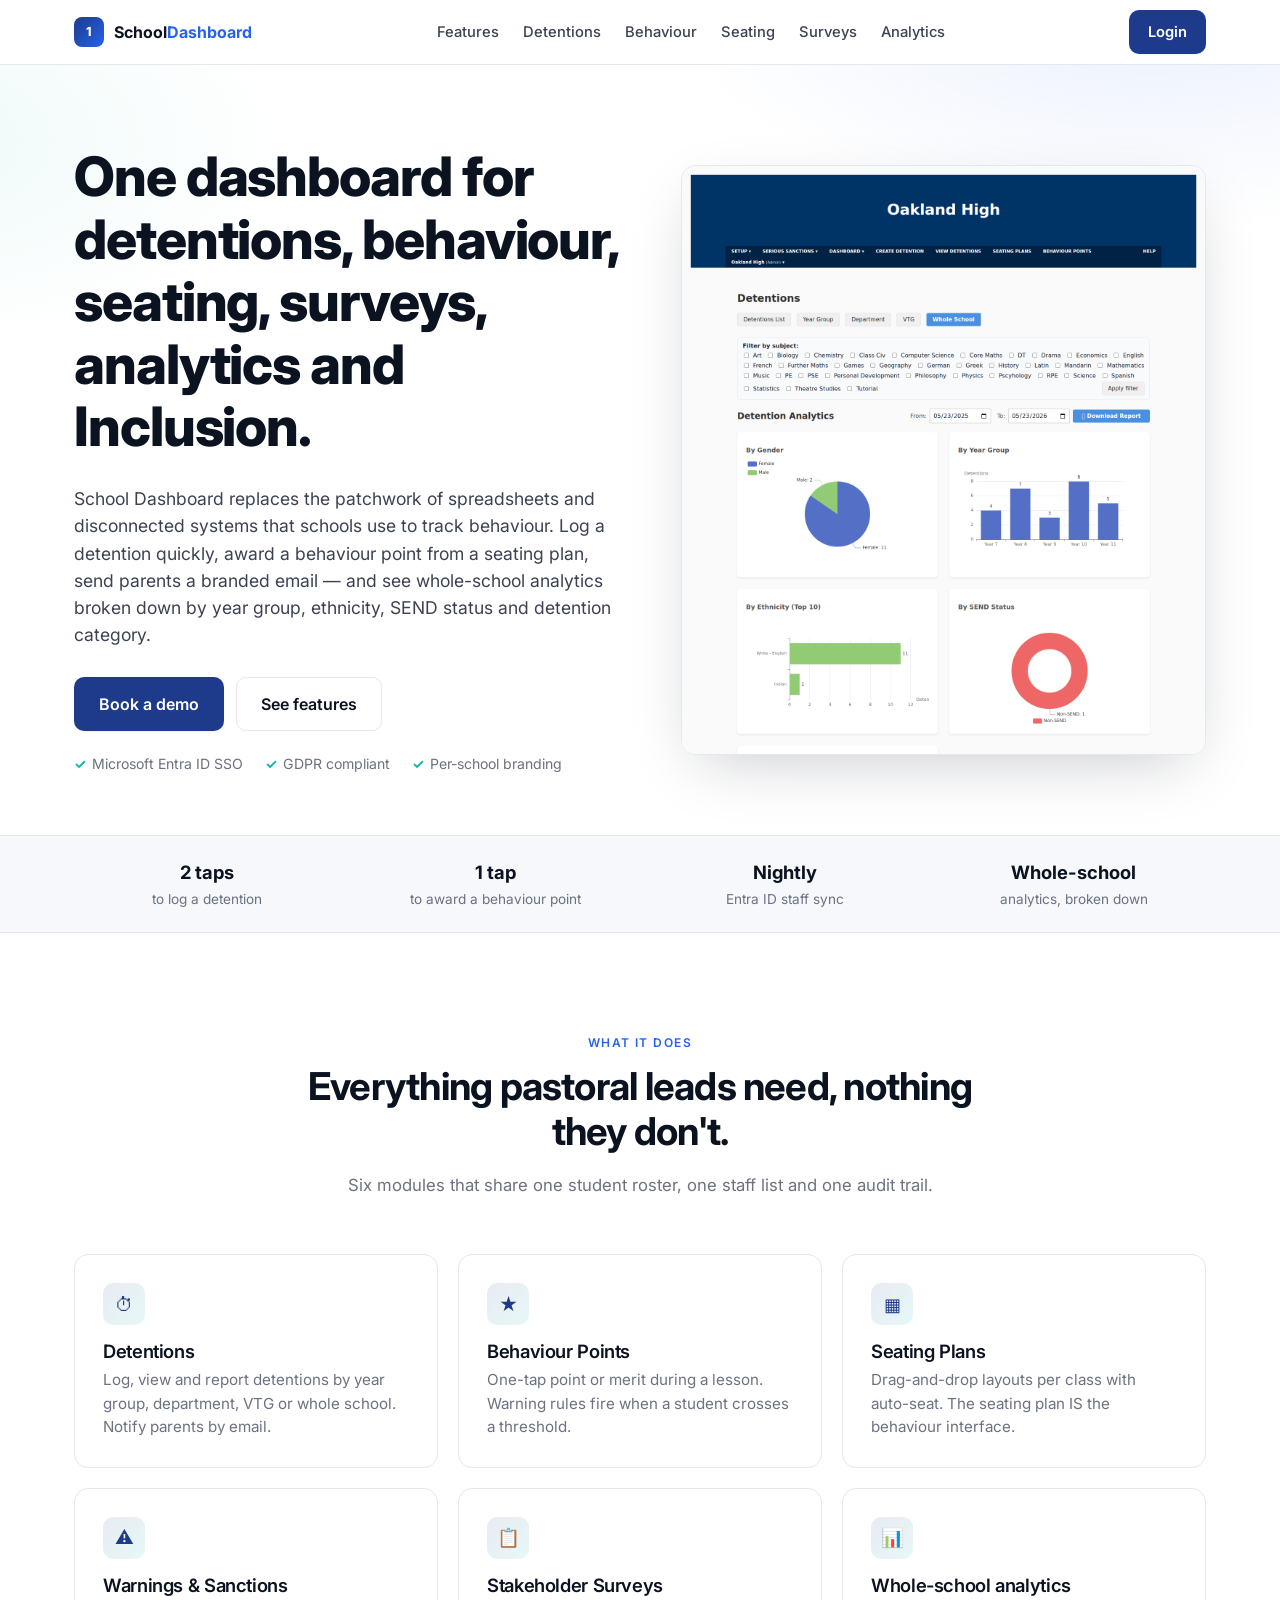
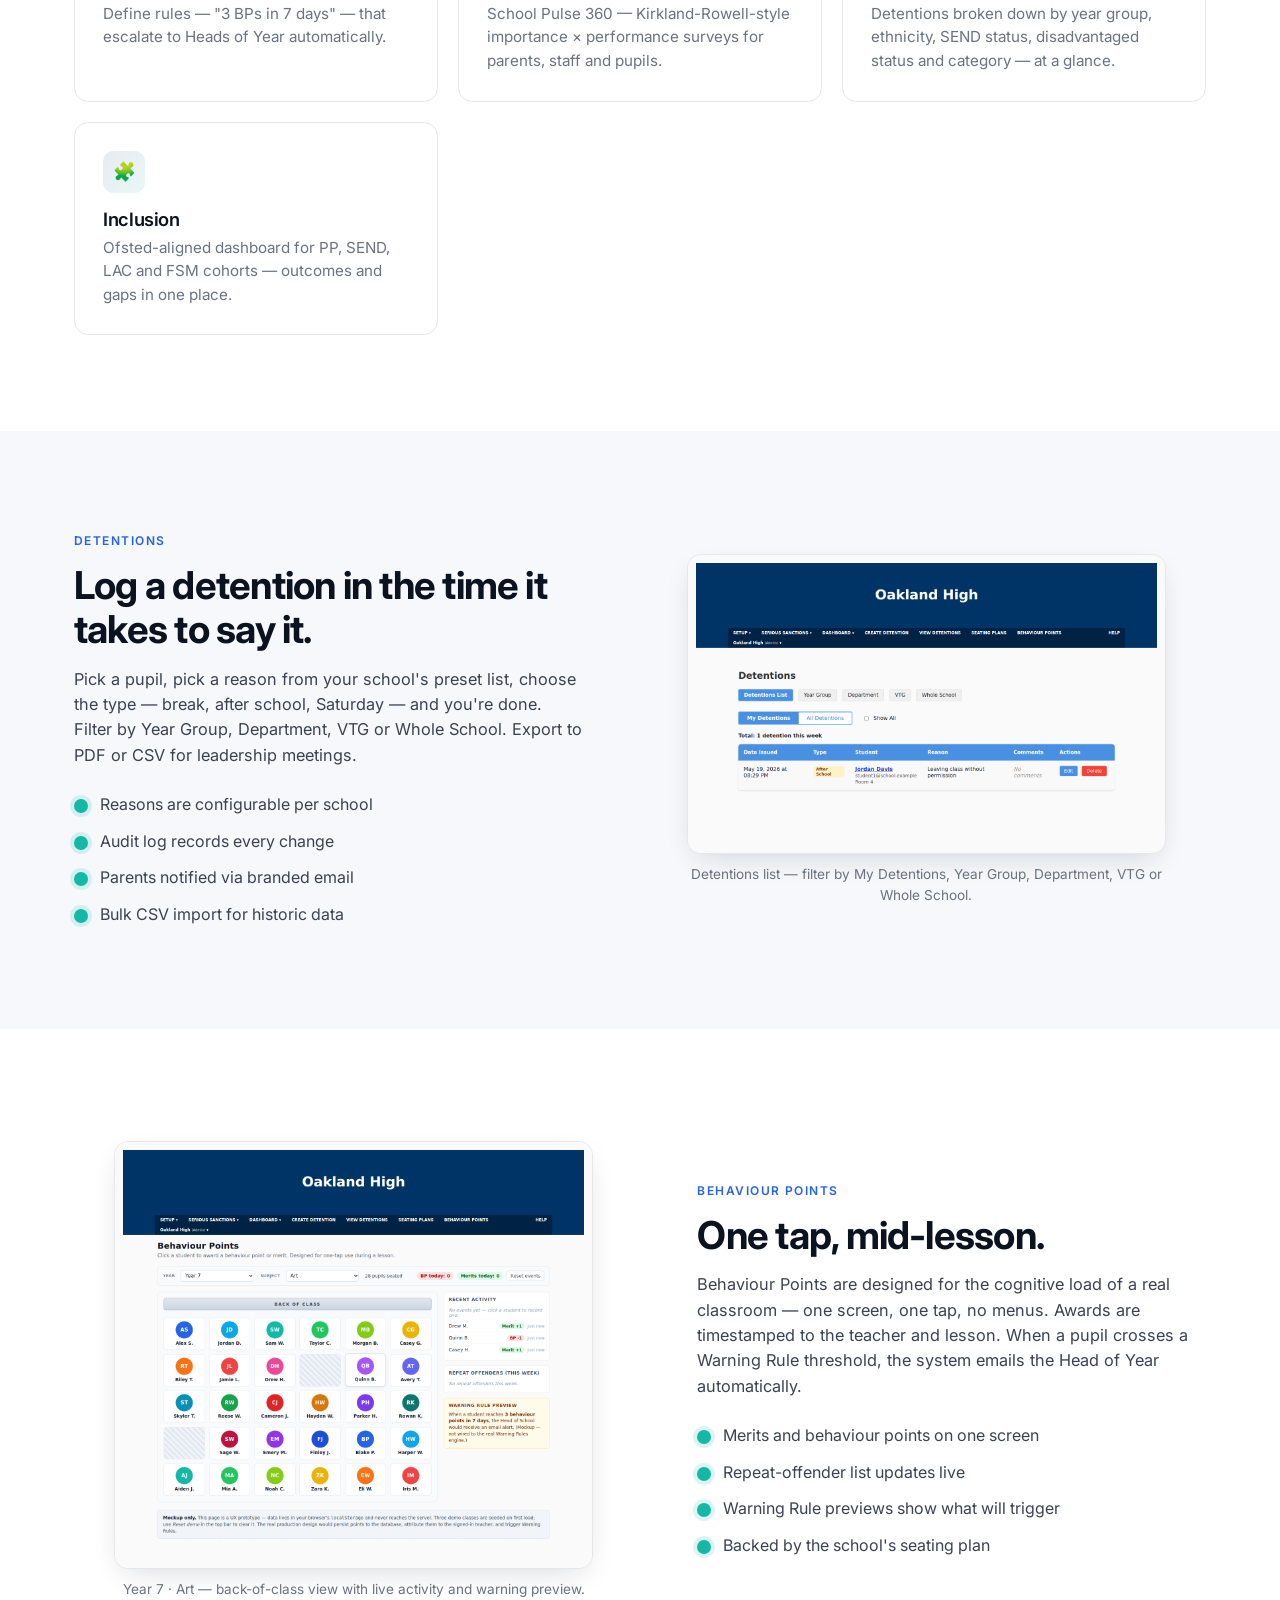
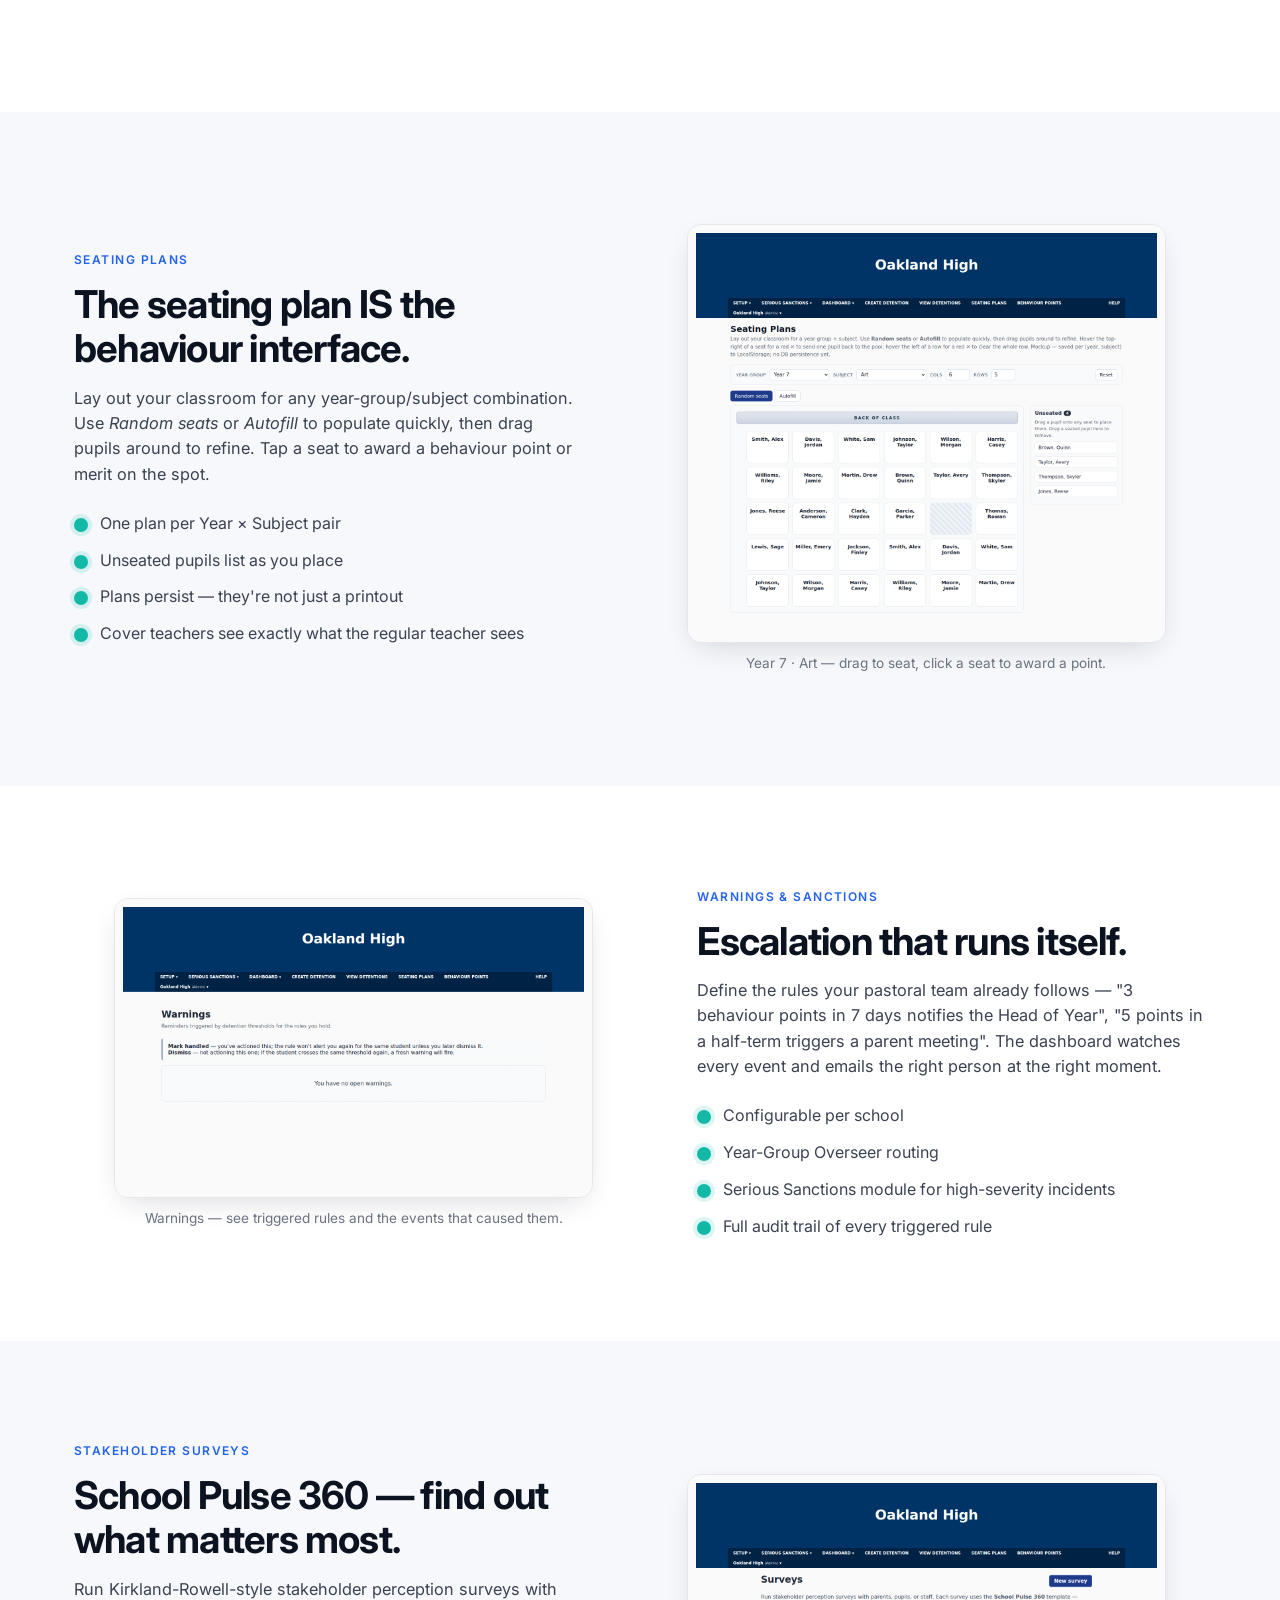
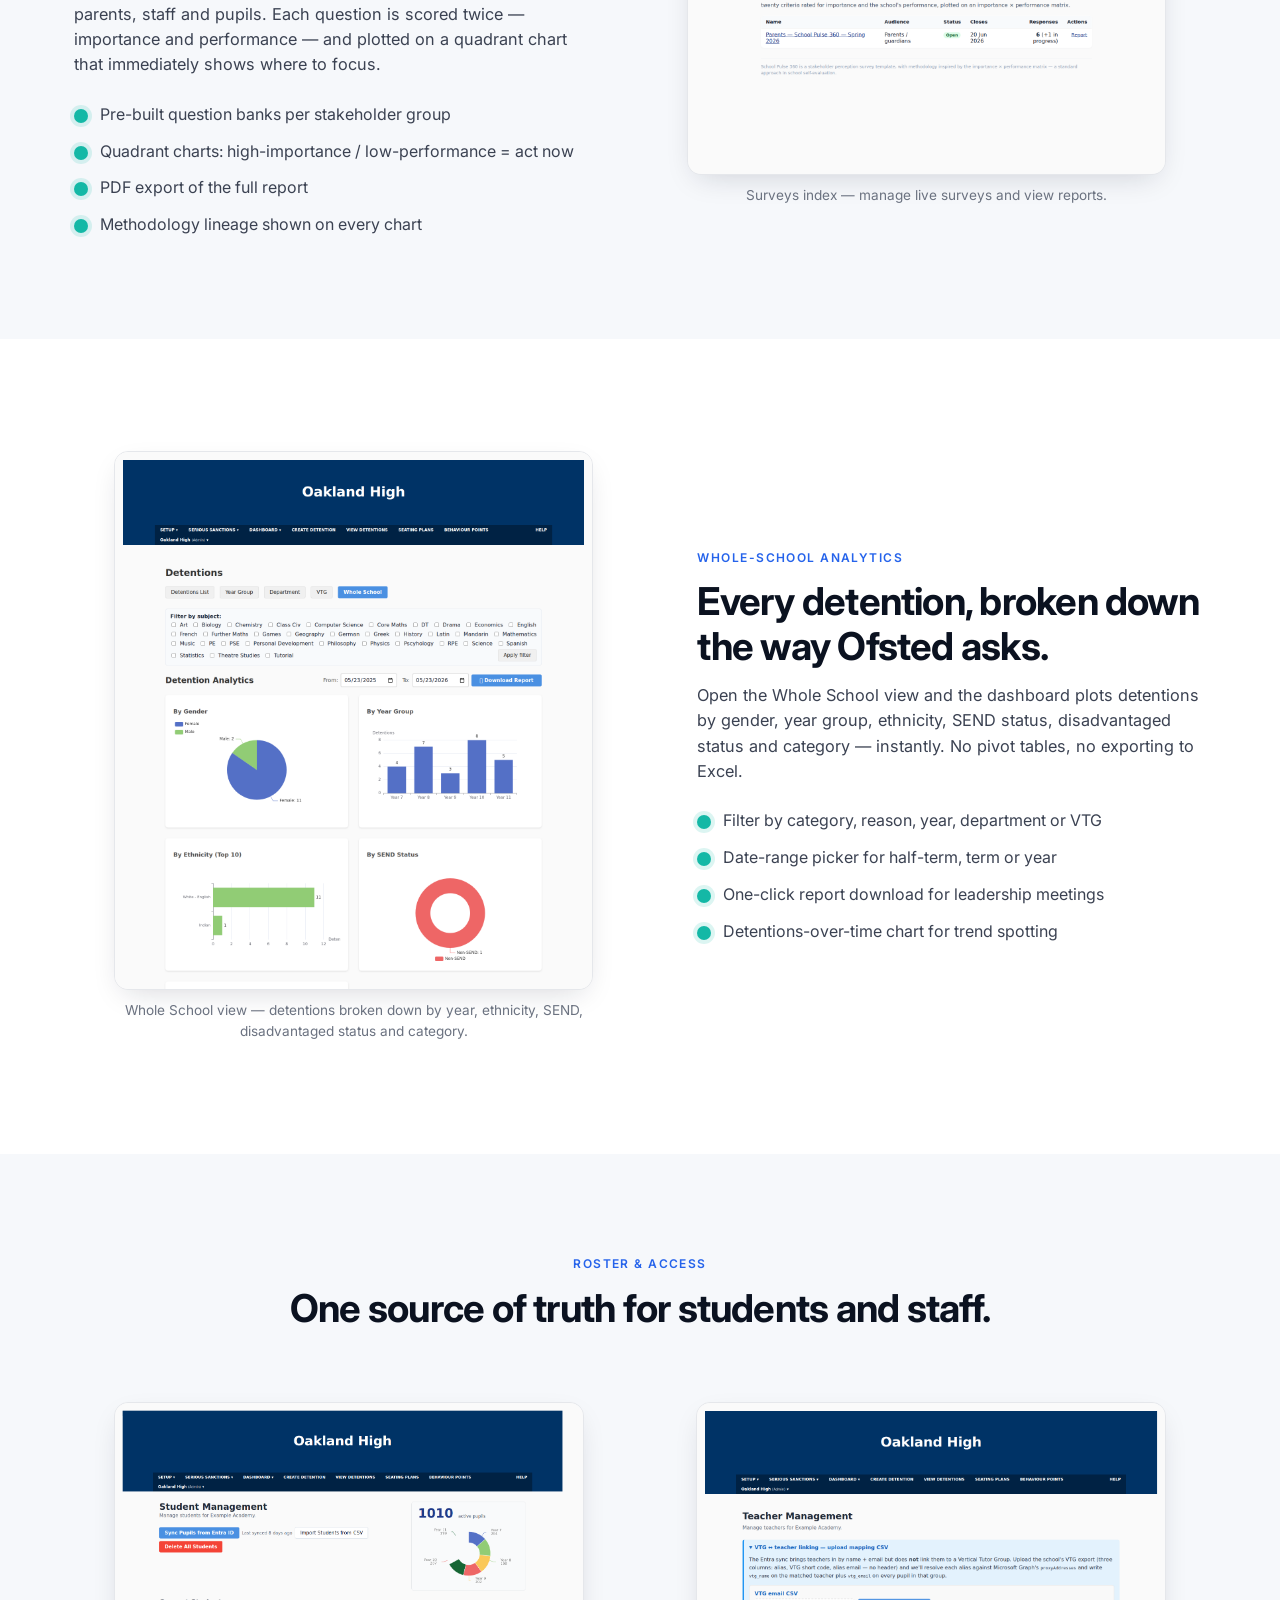
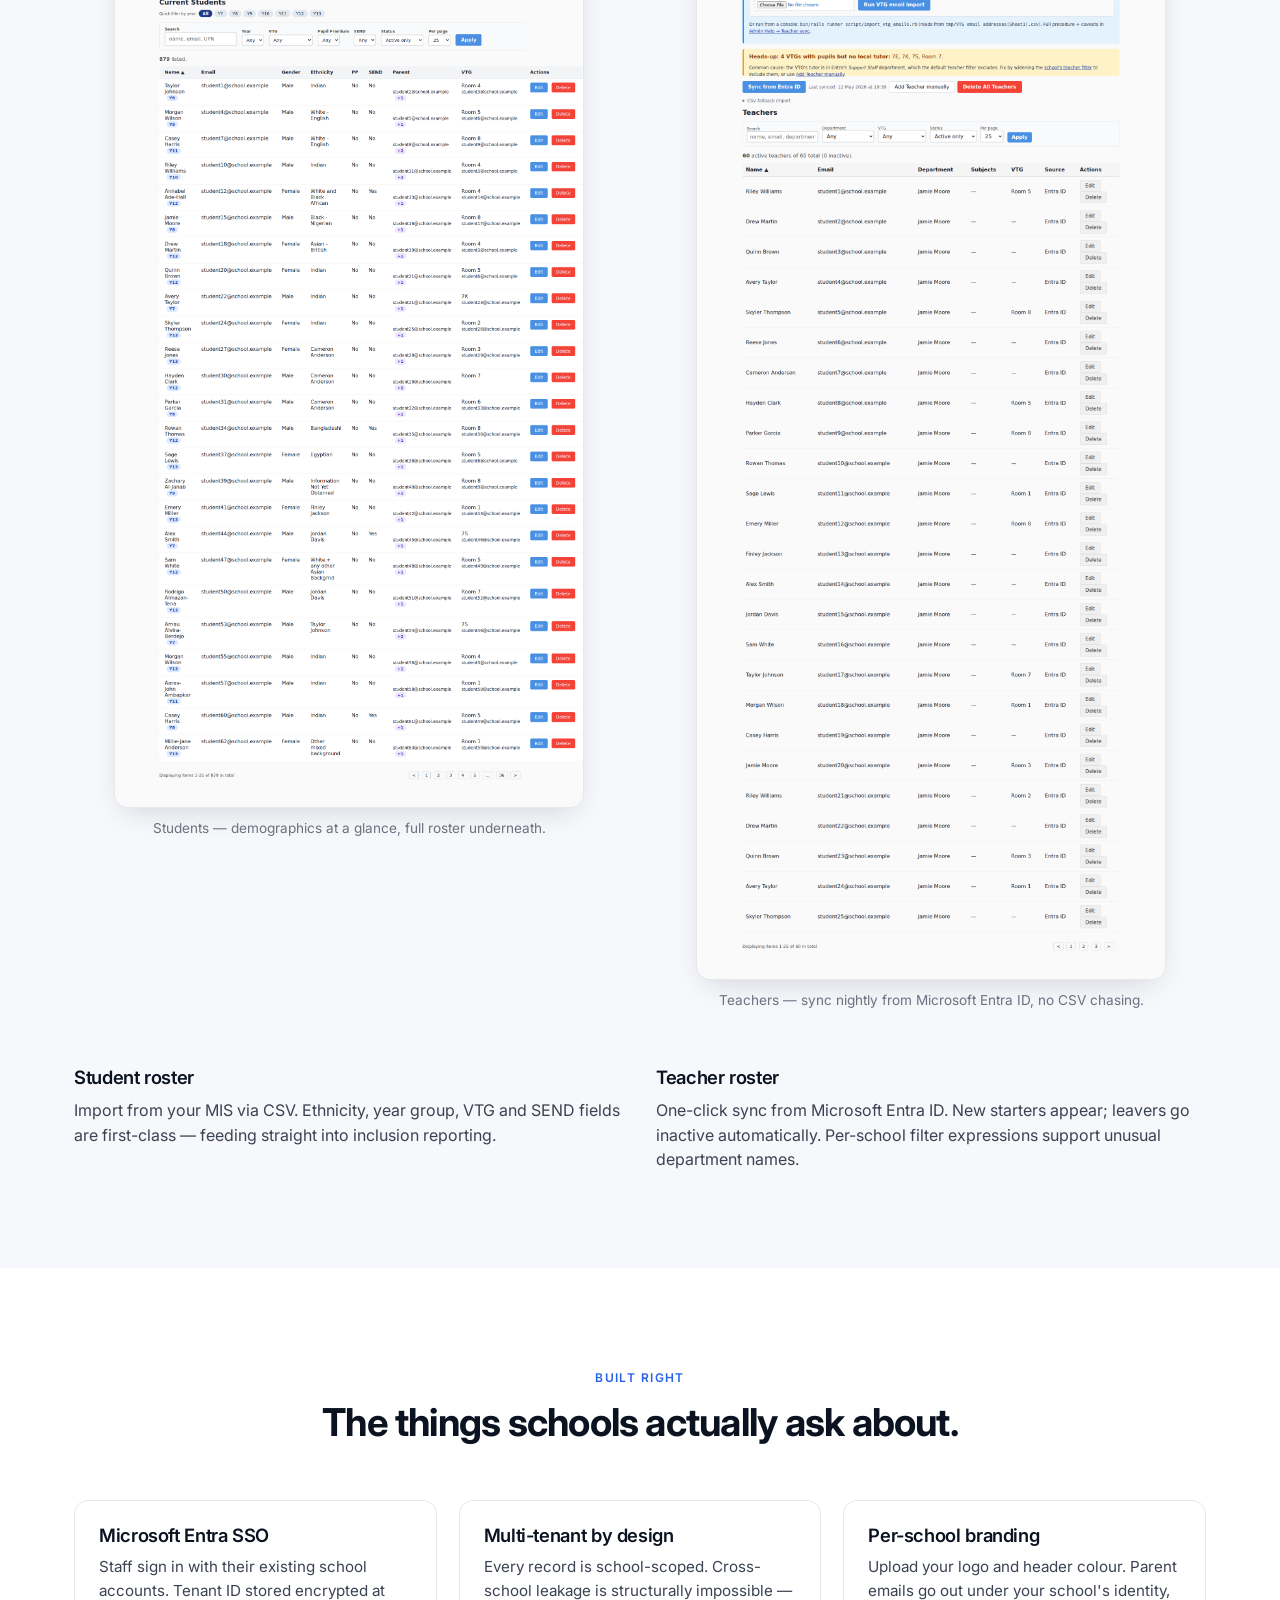
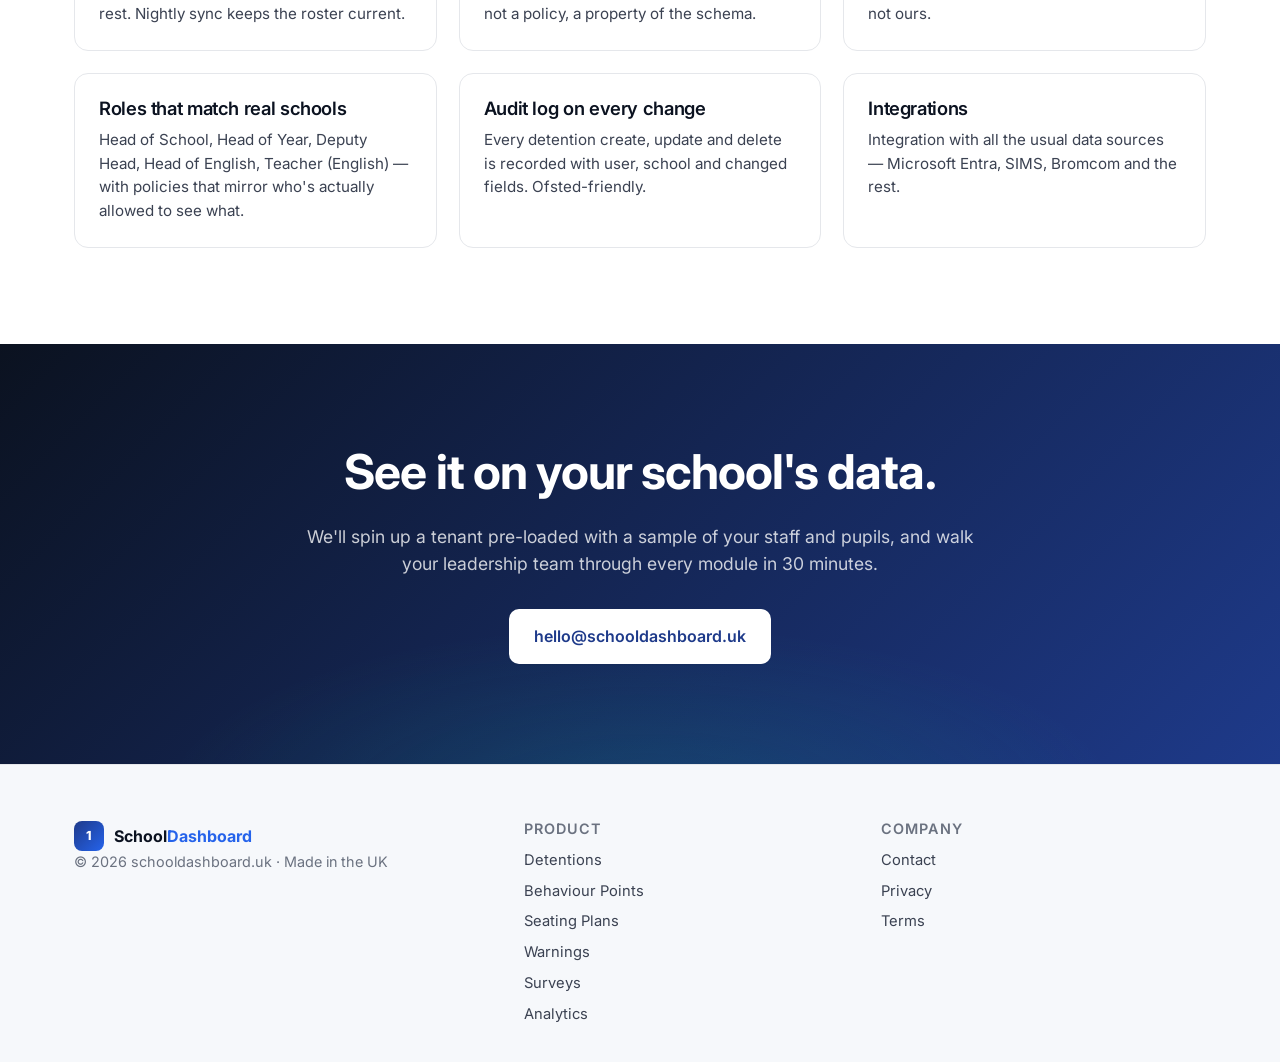
==== index.html @ cd967864 "Analytics: anonymise By Year Group chart; reuse hero crop in analytics section Override the ECharts " ====
<!doctype html>
<html lang="en">
<head>
  <meta charset="utf-8">
  <meta name="viewport" content="width=device-width, initial-scale=1">
  <title>School Dashboard — Detentions, Behaviour Points & Seating Plans for UK schools</title>
  <meta name="description" content="The all-in-one classroom-management dashboard for UK schools. Track detentions, award behaviour points, plan seating, run stakeholder surveys and see whole-school analytics.">
  <link rel="preconnect" href="https://fonts.googleapis.com">
  <link rel="preconnect" href="https://fonts.gstatic.com" crossorigin>
  <link href="https://fonts.googleapis.com/css2?family=Inter:wght@400;500;600;700;800&display=swap" rel="stylesheet">
  <link rel="stylesheet" href="styles.css">
</head>
<body>

<header class="site-header">
  <div class="container nav">
    <a href="#" class="brand">
      <span class="brand-mark">1</span>
      <span class="brand-name">School<span>Dashboard</span></span>
    </a>
    <nav class="primary-nav">
      <a href="#features">Features</a>
      <a href="#detentions">Detentions</a>
      <a href="#behaviour">Behaviour</a>
      <a href="#seating">Seating</a>
      <a href="#surveys">Surveys</a>
      <a href="#analytics">Analytics</a>
    </nav>
    <a href="https://app.schooldashboard.uk/" class="btn btn-primary">Login</a>
  </div>
</header>

<section class="hero">
  <div class="container hero-grid">
    <div class="hero-copy">
      <h1>One dashboard for detentions, behaviour, seating, surveys, analytics and Inclusion.</h1>
      <p class="lede">
        School Dashboard replaces the patchwork of spreadsheets and disconnected systems
        that schools use to track behaviour. Log a detention quickly, award a
        behaviour point from a seating plan, send parents a branded email — and see
        whole-school analytics broken down by year group, ethnicity, SEND status and
        detention category.
      </p>
      <div class="hero-cta">
        <a href="#contact" class="btn btn-primary btn-lg">Book a demo</a>
        <a href="#features" class="btn btn-ghost btn-lg">See features</a>
      </div>
      <ul class="hero-trust">
        <li>Microsoft Entra ID SSO</li>
        <li>GDPR compliant</li>
        <li>Per-school branding</li>
      </ul>
    </div>
    <div class="hero-shot">
      <img src="assets/hero.png" alt="Whole-school detention analytics — breakdowns by gender, year group, ethnicity and SEND status" loading="eager">
    </div>
  </div>
</section>

<section class="strip">
  <div class="container">
    <div class="strip-grid">
      <div><strong>2 taps</strong><span>to log a detention</span></div>
      <div><strong>1 tap</strong><span>to award a behaviour point</span></div>
      <div><strong>Nightly</strong><span>Entra ID staff sync</span></div>
      <div><strong>Whole-school</strong><span>analytics, broken down</span></div>
    </div>
  </div>
</section>

<section id="features" class="section">
  <div class="container">
    <header class="section-head">
      <span class="eyebrow">What it does</span>
      <h2>Everything pastoral leads need, nothing they don't.</h2>
      <p>Six modules that share one student roster, one staff list and one audit trail.</p>
    </header>

    <div class="feature-grid">
      <a href="#detentions" class="feature-card">
        <div class="feature-icon" aria-hidden="true">⏱</div>
        <h3>Detentions</h3>
        <p>Log, view and report detentions by year group, department, VTG or whole school. Notify parents by email.</p>
      </a>
      <a href="#behaviour" class="feature-card">
        <div class="feature-icon" aria-hidden="true">★</div>
        <h3>Behaviour Points</h3>
        <p>One-tap point or merit during a lesson. Warning rules fire when a student crosses a threshold.</p>
      </a>
      <a href="#seating" class="feature-card">
        <div class="feature-icon" aria-hidden="true">▦</div>
        <h3>Seating Plans</h3>
        <p>Drag-and-drop layouts per class with auto-seat. The seating plan IS the behaviour interface.</p>
      </a>
      <a href="#warnings" class="feature-card">
        <div class="feature-icon" aria-hidden="true">⚠</div>
        <h3>Warnings & Sanctions</h3>
        <p>Define rules — "3 BPs in 7 days" — that escalate to Heads of Year automatically.</p>
      </a>
      <a href="#surveys" class="feature-card">
        <div class="feature-icon" aria-hidden="true">📋</div>
        <h3>Stakeholder Surveys</h3>
        <p>School Pulse 360 — Kirkland-Rowell-style importance × performance surveys for parents, staff and pupils.</p>
      </a>
      <a href="#analytics" class="feature-card">
        <div class="feature-icon" aria-hidden="true">📊</div>
        <h3>Whole-school analytics</h3>
        <p>Detentions broken down by year group, ethnicity, SEND status, disadvantaged status and category — at a glance.</p>
      </a>
      <a href="#analytics" class="feature-card">
        <div class="feature-icon" aria-hidden="true">🧩</div>
        <h3>Inclusion</h3>
        <p>Ofsted-aligned dashboard for PP, SEND, LAC and FSM cohorts — outcomes and gaps in one place.</p>
      </a>
    </div>
  </div>
</section>

<section id="detentions" class="section section-alt">
  <div class="container split">
    <div class="split-copy">
      <span class="eyebrow">Detentions</span>
      <h2>Log a detention in the time it takes to say it.</h2>
      <p>Pick a pupil, pick a reason from your school's preset list, choose the type — break, after school, Saturday — and you're done. Filter by Year Group, Department, VTG or Whole School. Export to PDF or CSV for leadership meetings.</p>
      <ul class="check-list">
        <li>Reasons are configurable per school</li>
        <li>Audit log records every change</li>
        <li>Parents notified via branded email</li>
        <li>Bulk CSV import for historic data</li>
      </ul>
    </div>
    <figure class="split-shot">
      <img src="assets/detentions.png" alt="The Detentions list filtered by My Detentions for the current week">
      <figcaption>Detentions list — filter by My Detentions, Year Group, Department, VTG or Whole School.</figcaption>
    </figure>
  </div>
</section>

<section id="behaviour" class="section">
  <div class="container split reverse">
    <div class="split-copy">
      <span class="eyebrow">Behaviour Points</span>
      <h2>One tap, mid-lesson.</h2>
      <p>Behaviour Points are designed for the cognitive load of a real classroom — one screen, one tap, no menus. Awards are timestamped to the teacher and lesson. When a pupil crosses a Warning Rule threshold, the system emails the Head of Year automatically.</p>
      <ul class="check-list">
        <li>Merits and behaviour points on one screen</li>
        <li>Repeat-offender list updates live</li>
        <li>Warning Rule previews show what will trigger</li>
        <li>Backed by the school's seating plan</li>
      </ul>
    </div>
    <figure class="split-shot">
      <img src="assets/behaviour_points.png" alt="Behaviour Points screen with year/subject selectors and a warning rule preview">
      <figcaption>Year 7 · Art — back-of-class view with live activity and warning preview.</figcaption>
    </figure>
  </div>
</section>

<section id="seating" class="section section-alt">
  <div class="container split">
    <div class="split-copy">
      <span class="eyebrow">Seating Plans</span>
      <h2>The seating plan IS the behaviour interface.</h2>
      <p>Lay out your classroom for any year-group/subject combination. Use <em>Random seats</em> or <em>Autofill</em> to populate quickly, then drag pupils around to refine. Tap a seat to award a behaviour point or merit on the spot.</p>
      <ul class="check-list">
        <li>One plan per Year × Subject pair</li>
        <li>Unseated pupils list as you place</li>
        <li>Plans persist — they're not just a printout</li>
        <li>Cover teachers see exactly what the regular teacher sees</li>
      </ul>
    </div>
    <figure class="split-shot">
      <img src="assets/seating_plans.png" alt="Seating plan grid for Year 7 Art with unseated students panel">
      <figcaption>Year 7 · Art — drag to seat, click a seat to award a point.</figcaption>
    </figure>
  </div>
</section>

<section id="warnings" class="section">
  <div class="container split reverse">
    <div class="split-copy">
      <span class="eyebrow">Warnings & Sanctions</span>
      <h2>Escalation that runs itself.</h2>
      <p>Define the rules your pastoral team already follows — "3 behaviour points in 7 days notifies the Head of Year", "5 points in a half-term triggers a parent meeting". The dashboard watches every event and emails the right person at the right moment.</p>
      <ul class="check-list">
        <li>Configurable per school</li>
        <li>Year-Group Overseer routing</li>
        <li>Serious Sanctions module for high-severity incidents</li>
        <li>Full audit trail of every triggered rule</li>
      </ul>
    </div>
    <figure class="split-shot">
      <img src="assets/warnings.png" alt="Warnings screen showing rule configuration and triggers">
      <figcaption>Warnings — see triggered rules and the events that caused them.</figcaption>
    </figure>
  </div>
</section>

<section id="surveys" class="section section-alt">
  <div class="container split">
    <div class="split-copy">
      <span class="eyebrow">Stakeholder Surveys</span>
      <h2>School Pulse 360 — find out what matters most.</h2>
      <p>Run Kirkland-Rowell-style stakeholder perception surveys with parents, staff and pupils. Each question is scored twice — importance and performance — and plotted on a quadrant chart that immediately shows where to focus.</p>
      <ul class="check-list">
        <li>Pre-built question banks per stakeholder group</li>
        <li>Quadrant charts: high-importance / low-performance = act now</li>
        <li>PDF export of the full report</li>
        <li>Methodology lineage shown on every chart</li>
      </ul>
    </div>
    <figure class="split-shot">
      <img src="assets/surveys.png" alt="Surveys index page listing School Pulse 360 surveys">
      <figcaption>Surveys index — manage live surveys and view reports.</figcaption>
    </figure>
  </div>
</section>

<section id="analytics" class="section">
  <div class="container split reverse">
    <div class="split-copy">
      <span class="eyebrow">Whole-school analytics</span>
      <h2>Every detention, broken down the way Ofsted asks.</h2>
      <p>Open the Whole School view and the dashboard plots detentions by gender, year group, ethnicity, SEND status, disadvantaged status and category — instantly. No pivot tables, no exporting to Excel.</p>
      <ul class="check-list">
        <li>Filter by category, reason, year, department or VTG</li>
        <li>Date-range picker for half-term, term or year</li>
        <li>One-click report download for leadership meetings</li>
        <li>Detentions-over-time chart for trend spotting</li>
      </ul>
    </div>
    <figure class="split-shot">
      <img src="assets/hero.png" alt="Whole-school detention analytics with charts broken down by gender, year group, ethnicity and SEND status">
      <figcaption>Whole School view — detentions broken down by year, ethnicity, SEND, disadvantaged status and category.</figcaption>
    </figure>
  </div>
</section>

<section class="section section-alt">
  <div class="container">
    <header class="section-head">
      <span class="eyebrow">Roster & access</span>
      <h2>One source of truth for students and staff.</h2>
    </header>
    <div class="duo">
      <figure class="duo-shot">
        <img src="assets/students.png" alt="Student Management page with demographic donut chart and student list">
        <figcaption>Students — demographics at a glance, full roster underneath.</figcaption>
      </figure>
      <figure class="duo-shot">
        <img src="assets/teachers.png" alt="Teacher Management page with VTG mapping and Entra ID sync">
        <figcaption>Teachers — sync nightly from Microsoft Entra ID, no CSV chasing.</figcaption>
      </figure>
    </div>
    <div class="duo-copy">
      <div>
        <h3>Student roster</h3>
        <p>Import from your MIS via CSV. Ethnicity, year group, VTG and SEND fields are first-class — feeding straight into inclusion reporting.</p>
      </div>
      <div>
        <h3>Teacher roster</h3>
        <p>One-click sync from Microsoft Entra ID. New starters appear; leavers go inactive automatically. Per-school filter expressions support unusual department names.</p>
      </div>
    </div>
  </div>
</section>

<section class="section">
  <div class="container">
    <header class="section-head">
      <span class="eyebrow">Built right</span>
      <h2>The things schools actually ask about.</h2>
    </header>
    <div class="kv-grid">
      <div class="kv">
        <h3>Microsoft Entra SSO</h3>
        <p>Staff sign in with their existing school accounts. Tenant ID stored encrypted at rest. Nightly sync keeps the roster current.</p>
      </div>
      <div class="kv">
        <h3>Multi-tenant by design</h3>
        <p>Every record is school-scoped. Cross-school leakage is structurally impossible — not a policy, a property of the schema.</p>
      </div>
      <div class="kv">
        <h3>Per-school branding</h3>
        <p>Upload your logo and header colour. Parent emails go out under your school's identity, not ours.</p>
      </div>
      <div class="kv">
        <h3>Roles that match real schools</h3>
        <p>Head of School, Head of Year, Deputy Head, Head of English, Teacher (English) — with policies that mirror who's actually allowed to see what.</p>
      </div>
      <div class="kv">
        <h3>Audit log on every change</h3>
        <p>Every detention create, update and delete is recorded with user, school and changed fields. Ofsted-friendly.</p>
      </div>
      <div class="kv">
        <h3>Integrations</h3>
        <p>Integration with all the usual data sources — Microsoft Entra, SIMS, Bromcom and the rest.</p>
      </div>
    </div>
  </div>
</section>

<section id="contact" class="cta">
  <div class="container cta-inner">
    <h2>See it on your school's data.</h2>
    <p>We'll spin up a tenant pre-loaded with a sample of your staff and pupils, and walk your leadership team through every module in 30 minutes.</p>
    <a href="mailto:hello@schooldashboard.uk?subject=Demo%20request" class="btn btn-primary btn-lg">hello@schooldashboard.uk</a>
  </div>
</section>

<footer class="site-footer">
  <div class="container footer-grid">
    <div>
      <div class="brand">
        <span class="brand-mark">1</span>
        <span class="brand-name">School<span>Dashboard</span></span>
      </div>
      <p class="muted">© 2026 schooldashboard.uk · Made in the UK</p>
    </div>
    <div class="footer-cols">
      <div>
        <h4>Product</h4>
        <a href="#detentions">Detentions</a>
        <a href="#behaviour">Behaviour Points</a>
        <a href="#seating">Seating Plans</a>
        <a href="#warnings">Warnings</a>
        <a href="#surveys">Surveys</a>
        <a href="#analytics">Analytics</a>
      </div>
      <div>
        <h4>Company</h4>
        <a href="mailto:hello@schooldashboard.uk">Contact</a>
        <a href="/privacy.html">Privacy</a>
        <a href="/terms.html">Terms</a>
      </div>
    </div>
  </div>
</footer>

</body>
</html>
---- styles.css ----
:root {
  --bg: #ffffff;
  --bg-alt: #f6f8fb;
  --ink: #0b1220;
  --ink-2: #3b4252;
  --muted: #6b7280;
  --line: #e5e7eb;
  --brand: #1e3a8a;
  --brand-2: #2563eb;
  --accent: #14b8a6;
  --radius: 14px;
  --shadow-sm: 0 1px 2px rgba(15,23,42,0.05);
  --shadow-md: 0 10px 30px -10px rgba(15,23,42,0.18);
  --shadow-lg: 0 20px 60px -20px rgba(15,23,42,0.25);
}

* { box-sizing: border-box; }

html, body {
  margin: 0;
  padding: 0;
  font-family: 'Inter', -apple-system, BlinkMacSystemFont, sans-serif;
  color: var(--ink);
  background: var(--bg);
  line-height: 1.55;
  -webkit-font-smoothing: antialiased;
  text-rendering: optimizeLegibility;
}

img { max-width: 100%; display: block; }
a { color: var(--brand-2); text-decoration: none; }
a:hover { color: var(--brand); }

h1, h2, h3, h4 {
  font-family: inherit;
  line-height: 1.15;
  letter-spacing: -0.02em;
  color: var(--ink);
  margin: 0 0 0.5em;
}

h1 { font-size: clamp(2.2rem, 4.5vw, 3.4rem); font-weight: 800; }
h2 { font-size: clamp(1.7rem, 3.2vw, 2.4rem); font-weight: 700; }
h3 { font-size: 1.15rem; font-weight: 600; }
h4 { font-size: 0.9rem; font-weight: 600; text-transform: uppercase; letter-spacing: 0.08em; color: var(--muted); }

p { margin: 0 0 1em; color: var(--ink-2); }

.container {
  width: 100%;
  max-width: 1180px;
  margin: 0 auto;
  padding: 0 24px;
}

.muted { color: var(--muted); font-size: 0.9rem; }

.eyebrow {
  display: inline-block;
  font-size: 0.75rem;
  font-weight: 600;
  letter-spacing: 0.12em;
  text-transform: uppercase;
  color: var(--brand-2);
  margin-bottom: 0.75rem;
}

/* Header */
.site-header {
  position: sticky;
  top: 0;
  z-index: 50;
  background: rgba(255,255,255,0.85);
  backdrop-filter: saturate(180%) blur(12px);
  border-bottom: 1px solid var(--line);
}
.nav {
  display: flex;
  align-items: center;
  justify-content: space-between;
  height: 64px;
}
.brand {
  display: inline-flex;
  align-items: center;
  gap: 10px;
  color: var(--ink);
  font-weight: 700;
}
.brand-mark {
  display: inline-grid;
  place-items: center;
  width: 30px; height: 30px;
  border-radius: 8px;
  background: linear-gradient(135deg, var(--brand) 0%, var(--brand-2) 100%);
  color: #fff;
  font-size: 0.78rem;
  font-weight: 800;
  letter-spacing: 0.02em;
}
.brand-name { font-size: 1rem; }
.brand-name span { color: var(--brand-2); }

.primary-nav {
  display: flex;
  gap: 24px;
}
.primary-nav a {
  color: var(--ink-2);
  font-size: 0.92rem;
  font-weight: 500;
}
.primary-nav a:hover { color: var(--ink); }

.nav-actions {
  display: inline-flex;
  align-items: center;
  gap: 14px;
}
.nav-login {
  font-size: 0.92rem;
  font-weight: 600;
  color: var(--ink-2);
  padding: 8px 4px;
}
.nav-login:hover { color: var(--brand); }

/* Buttons */
.btn {
  display: inline-flex;
  align-items: center;
  justify-content: center;
  gap: 8px;
  padding: 10px 18px;
  border-radius: 10px;
  font-weight: 600;
  font-size: 0.92rem;
  border: 1px solid transparent;
  transition: transform 0.08s ease, box-shadow 0.2s ease, background 0.2s ease;
  cursor: pointer;
  white-space: nowrap;
}
.btn-lg { padding: 14px 24px; font-size: 1rem; }
.btn-primary {
  background: var(--brand);
  color: #fff;
  box-shadow: var(--shadow-sm);
}
.btn-primary:hover {
  background: var(--brand-2);
  color: #fff;
  transform: translateY(-1px);
  box-shadow: var(--shadow-md);
}
.btn-ghost {
  background: transparent;
  color: var(--ink);
  border-color: var(--line);
}
.btn-ghost:hover { background: var(--bg-alt); color: var(--ink); }

/* Hero */
.hero {
  position: relative;
  padding: 80px 0 60px;
  background:
    radial-gradient(800px 400px at 90% -10%, rgba(37,99,235,0.10), transparent 60%),
    radial-gradient(700px 350px at -10% 10%, rgba(20,184,166,0.08), transparent 60%);
}
.hero-grid {
  display: grid;
  grid-template-columns: 1.05fr 1fr;
  gap: 56px;
  align-items: center;
}
.hero-copy h1 { margin-bottom: 0.5em; }
.lede {
  font-size: 1.1rem;
  color: var(--ink-2);
  max-width: 56ch;
}
.hero-cta {
  display: flex;
  gap: 12px;
  margin: 28px 0 22px;
}
.hero-trust {
  list-style: none;
  padding: 0;
  margin: 0;
  display: flex;
  flex-wrap: wrap;
  gap: 16px 22px;
  color: var(--muted);
  font-size: 0.88rem;
}
.hero-trust li {
  position: relative;
  padding-left: 18px;
}
.hero-trust li::before {
  content: "✓";
  position: absolute;
  left: 0;
  color: var(--accent);
  font-weight: 700;
}
.hero-shot img {
  border-radius: var(--radius);
  border: 1px solid var(--line);
  box-shadow: var(--shadow-lg);
}

/* Strip */
.strip {
  border-block: 1px solid var(--line);
  background: var(--bg-alt);
  padding: 22px 0;
}
.strip-grid {
  display: grid;
  grid-template-columns: repeat(4, 1fr);
  gap: 24px;
  text-align: center;
}
.strip-grid > div {
  display: flex;
  flex-direction: column;
  align-items: center;
  gap: 2px;
}
.strip-grid strong {
  font-size: 1.15rem;
  color: var(--ink);
  font-weight: 700;
}
.strip-grid span { color: var(--muted); font-size: 0.85rem; }

/* Sections */
.section { padding: 96px 0; }
.section-alt { background: var(--bg-alt); }
.section-head {
  text-align: center;
  max-width: 720px;
  margin: 0 auto 56px;
}
.section-head p { color: var(--muted); font-size: 1.05rem; }

/* Feature grid */
.feature-grid {
  display: grid;
  grid-template-columns: repeat(3, 1fr);
  gap: 20px;
}
.feature-card {
  display: block;
  padding: 28px;
  background: #fff;
  border: 1px solid var(--line);
  border-radius: var(--radius);
  color: var(--ink);
  transition: transform 0.12s ease, box-shadow 0.2s ease, border-color 0.2s ease;
}
.feature-card:hover {
  transform: translateY(-3px);
  box-shadow: var(--shadow-md);
  border-color: rgba(37,99,235,0.3);
  color: var(--ink);
}
.feature-icon {
  width: 42px; height: 42px;
  border-radius: 10px;
  display: grid;
  place-items: center;
  background: linear-gradient(135deg, rgba(30,58,138,0.10), rgba(20,184,166,0.10));
  color: var(--brand);
  font-size: 1.15rem;
  margin-bottom: 16px;
}
.feature-card h3 { margin-bottom: 6px; }
.feature-card p { color: var(--muted); font-size: 0.95rem; margin: 0; }

/* Split sections */
.split {
  display: grid;
  grid-template-columns: 1fr 1.1fr;
  gap: 64px;
  align-items: center;
}
.split.reverse { grid-template-columns: 1.1fr 1fr; }
.split.reverse .split-copy { order: 2; }
.split.reverse .split-shot { order: 1; }

.split-copy h2 { margin-bottom: 0.4em; }
.split-copy p { color: var(--ink-2); font-size: 1.02rem; }
.check-list {
  list-style: none;
  padding: 0;
  margin: 18px 0 0;
}
.check-list li {
  position: relative;
  padding: 6px 0 6px 26px;
  color: var(--ink-2);
}
.check-list li::before {
  content: "";
  position: absolute;
  left: 0; top: 13px;
  width: 14px; height: 14px;
  background: var(--accent);
  border-radius: 50%;
  box-shadow: 0 0 0 4px rgba(20,184,166,0.15);
}
.split-shot img {
  border-radius: var(--radius);
  border: 1px solid var(--line);
  box-shadow: var(--shadow-md);
  background: #fff;
}
.split-shot figcaption,
.duo-shot figcaption {
  color: var(--muted);
  font-size: 0.85rem;
  margin-top: 10px;
  text-align: center;
}

/* Duo */
.duo {
  display: grid;
  grid-template-columns: 1fr 1fr;
  gap: 32px;
  margin-bottom: 40px;
}
.duo-shot img {
  border-radius: var(--radius);
  border: 1px solid var(--line);
  box-shadow: var(--shadow-md);
  background: #fff;
}
.duo-copy {
  display: grid;
  grid-template-columns: 1fr 1fr;
  gap: 32px;
}
.duo-copy p { color: var(--ink-2); margin: 0; }

/* KV grid */
.kv-grid {
  display: grid;
  grid-template-columns: repeat(3, 1fr);
  gap: 22px;
}
.kv {
  padding: 24px;
  background: #fff;
  border: 1px solid var(--line);
  border-radius: var(--radius);
}
.kv h3 { color: var(--ink); }
.kv p { margin: 0; color: var(--ink-2); font-size: 0.95rem; }

/* CTA */
.cta {
  background:
    radial-gradient(800px 300px at 50% 110%, rgba(20,184,166,0.18), transparent 60%),
    linear-gradient(135deg, #0b1220 0%, #1e3a8a 100%);
  color: #fff;
  padding: 100px 0;
  text-align: center;
}
.cta-inner { max-width: 720px; margin: 0 auto; }
.cta h2 { color: #fff; font-size: clamp(2rem, 4vw, 3rem); }
.cta p { color: rgba(255,255,255,0.78); font-size: 1.1rem; margin-bottom: 32px; }
.cta .btn-primary {
  background: #fff;
  color: var(--brand);
}
.cta .btn-primary:hover { background: #f0f4ff; color: var(--brand); }

/* Footer */
.site-footer {
  padding: 56px 0 32px;
  border-top: 1px solid var(--line);
  background: var(--bg-alt);
}
.footer-grid {
  display: grid;
  grid-template-columns: 1.2fr 2fr;
  gap: 40px;
}
.footer-cols {
  display: grid;
  grid-template-columns: repeat(2, 1fr);
  gap: 32px;
}
.footer-cols a {
  display: block;
  padding: 4px 0;
  color: var(--ink-2);
  font-size: 0.92rem;
}
.footer-cols a:hover { color: var(--brand); }

/* Responsive */
@media (max-width: 960px) {
  .hero { padding: 56px 0 40px; }
  .hero-grid { grid-template-columns: 1fr; gap: 36px; }
  .strip-grid { grid-template-columns: repeat(2, 1fr); gap: 18px; }
  .feature-grid { grid-template-columns: repeat(2, 1fr); }
  .split, .split.reverse {
    grid-template-columns: 1fr;
    gap: 32px;
  }
  .split.reverse .split-copy,
  .split.reverse .split-shot { order: initial; }
  .duo { grid-template-columns: 1fr; }
  .duo-copy { grid-template-columns: 1fr; }
  .kv-grid { grid-template-columns: 1fr; }
  .footer-grid { grid-template-columns: 1fr; }
  .primary-nav { display: none; }
  .section { padding: 64px 0; }
}

@media (max-width: 560px) {
  .feature-grid { grid-template-columns: 1fr; }
  .strip-grid { grid-template-columns: 1fr; }
  .hero-cta { flex-direction: column; align-items: stretch; }
  .hero-cta .btn { width: 100%; }
}

/* Smooth scroll for anchors */
html { scroll-behavior: smooth; }

/* Legal pages (privacy, terms) */
.legal { max-width: 760px; }
.legal h1 { font-size: clamp(1.8rem, 3.4vw, 2.6rem); }
.legal h2 {
  font-size: 1.2rem;
  font-weight: 700;
  margin-top: 2em;
  margin-bottom: 0.5em;
  color: var(--ink);
}
.legal p, .legal li {
  font-size: 1rem;
  color: var(--ink-2);
  line-height: 1.65;
}
.legal ul { padding-left: 1.4em; margin: 0 0 1em; }
.legal li { margin-bottom: 0.4em; }
.legal a { color: var(--brand-2); text-decoration: underline; }
.legal a:hover { color: var(--brand); }
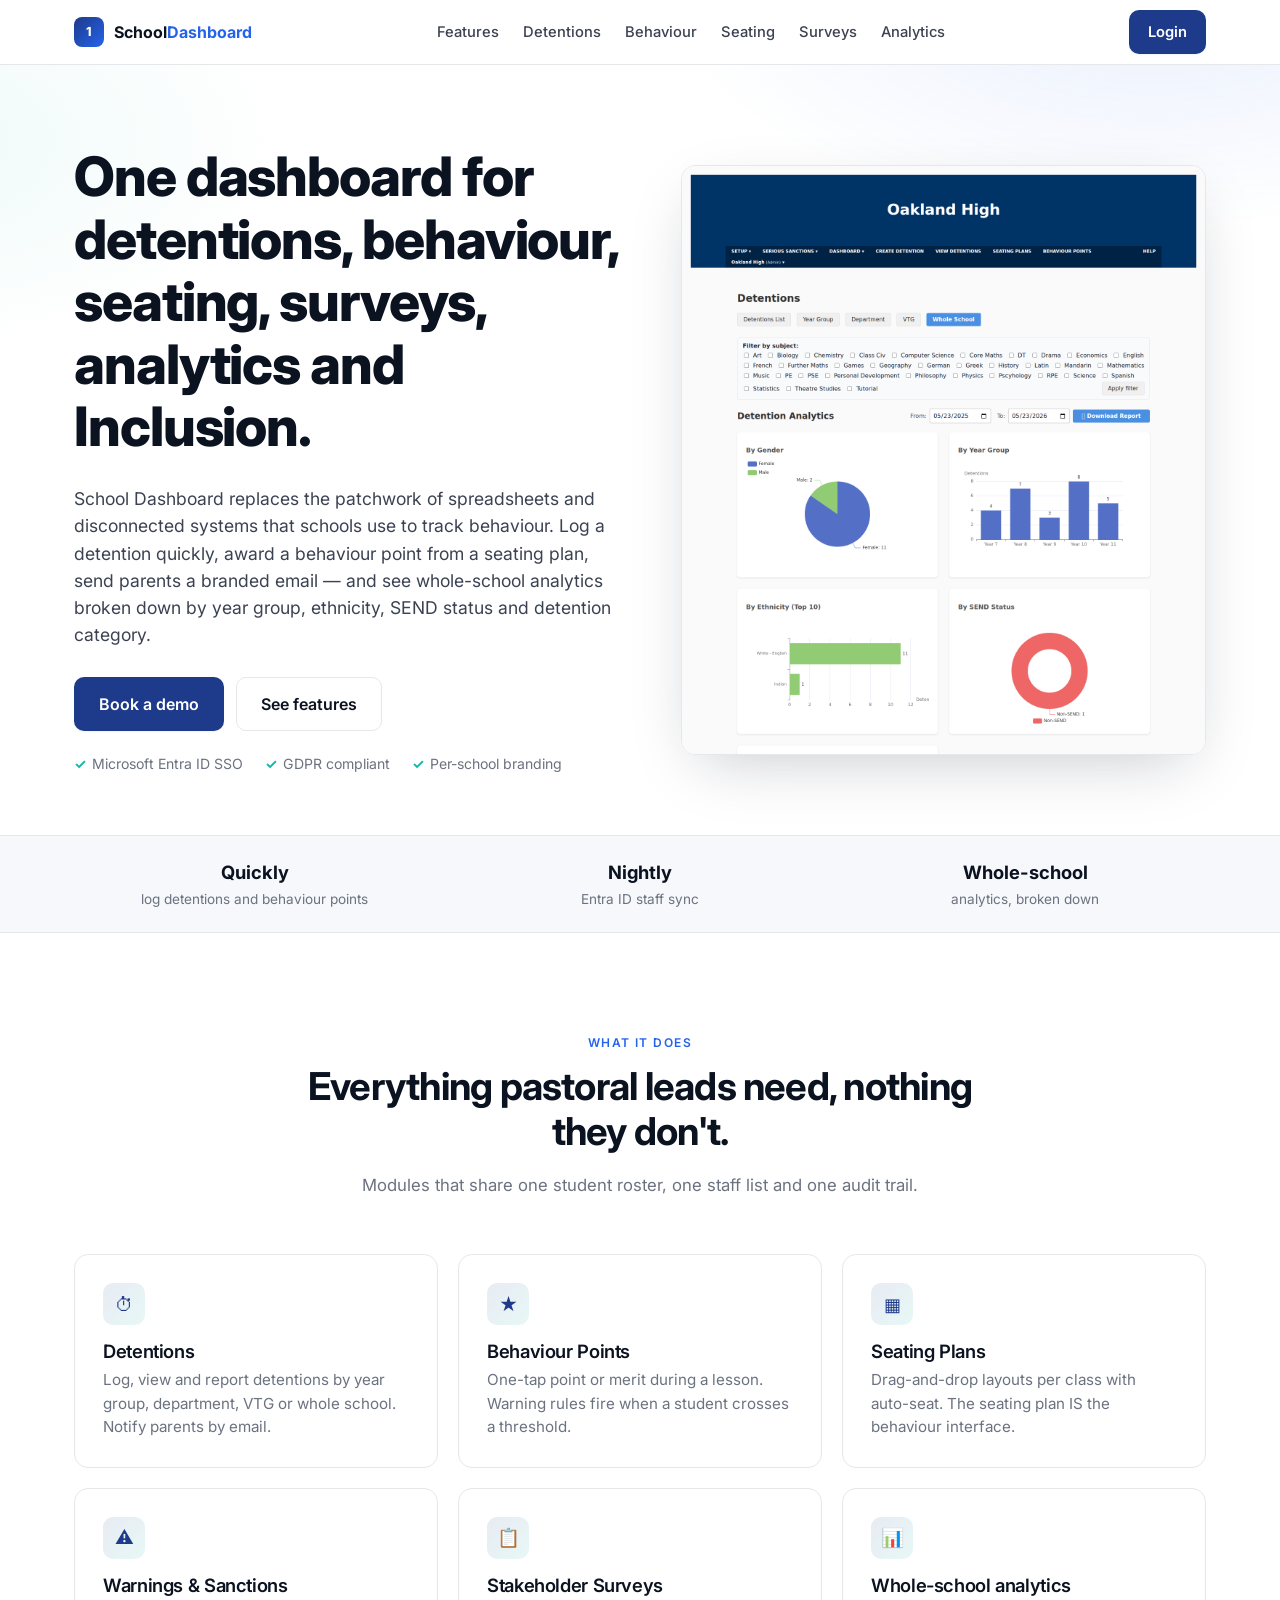
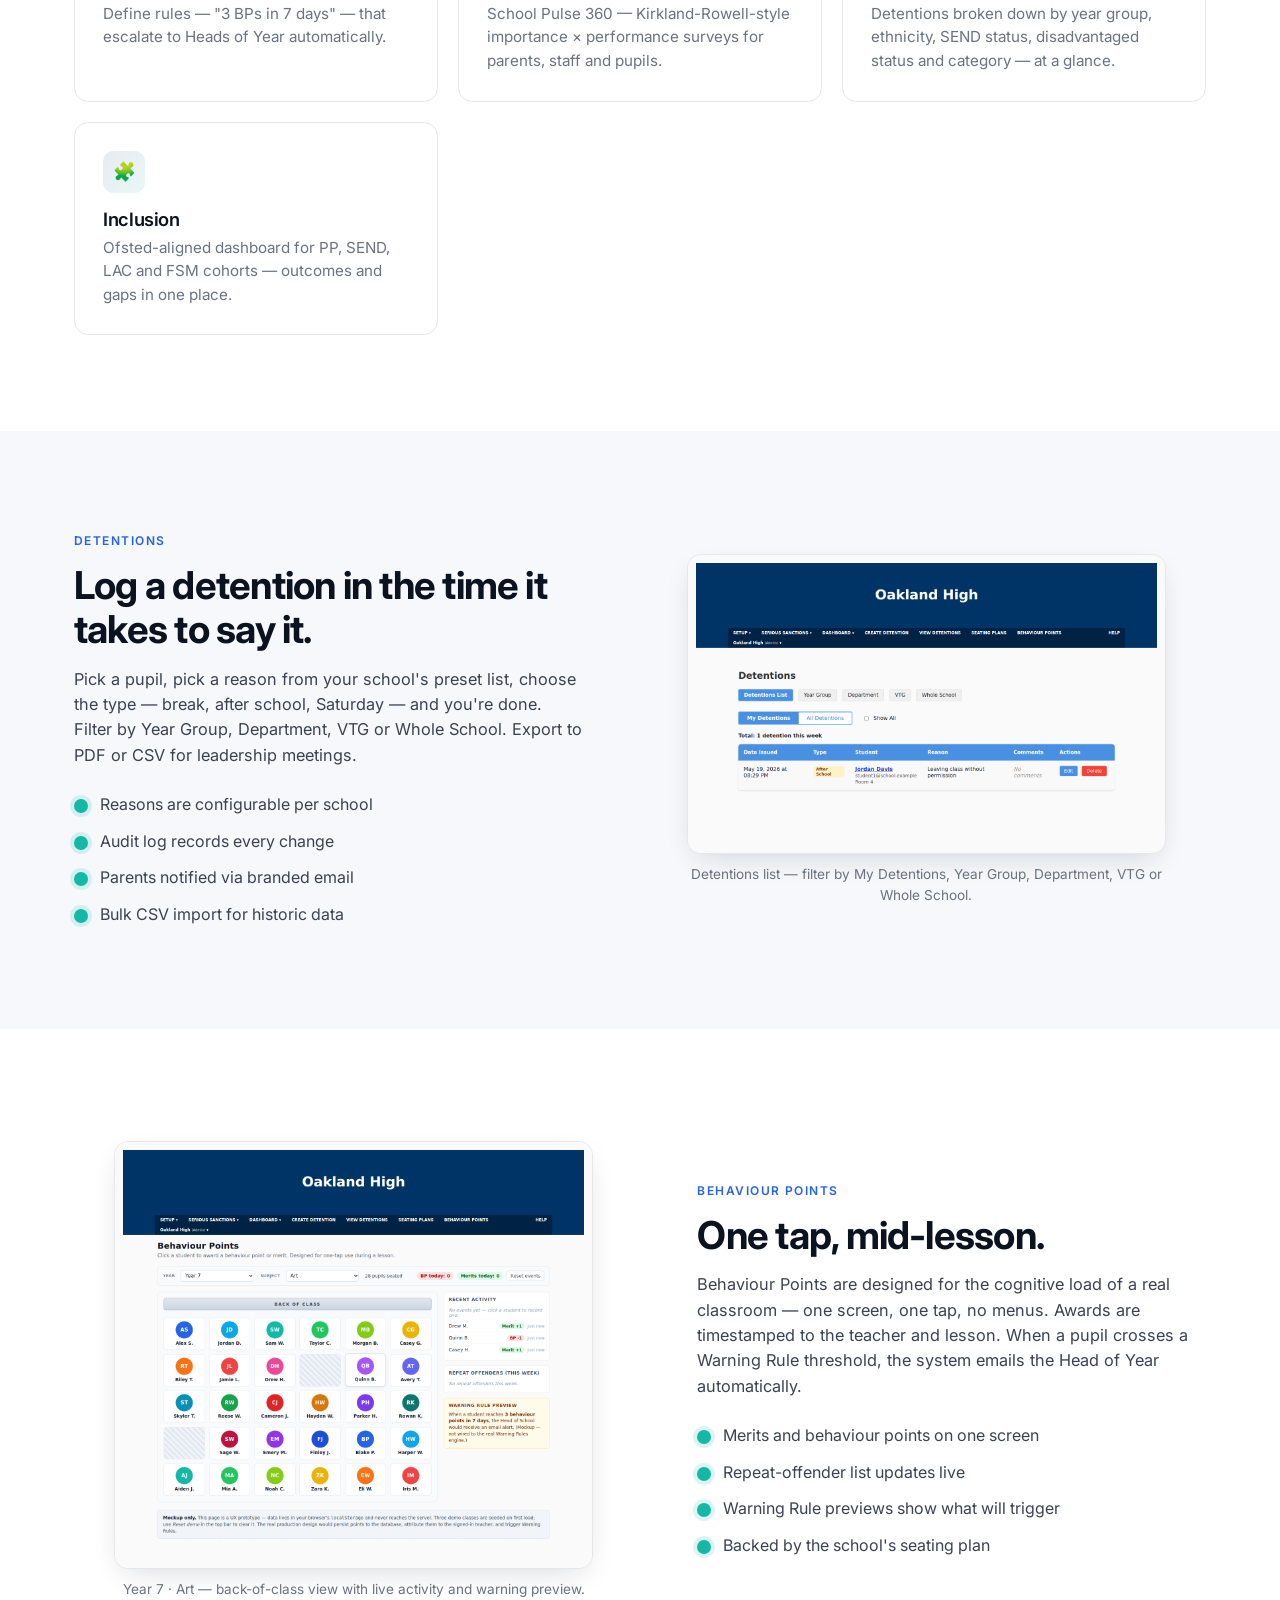
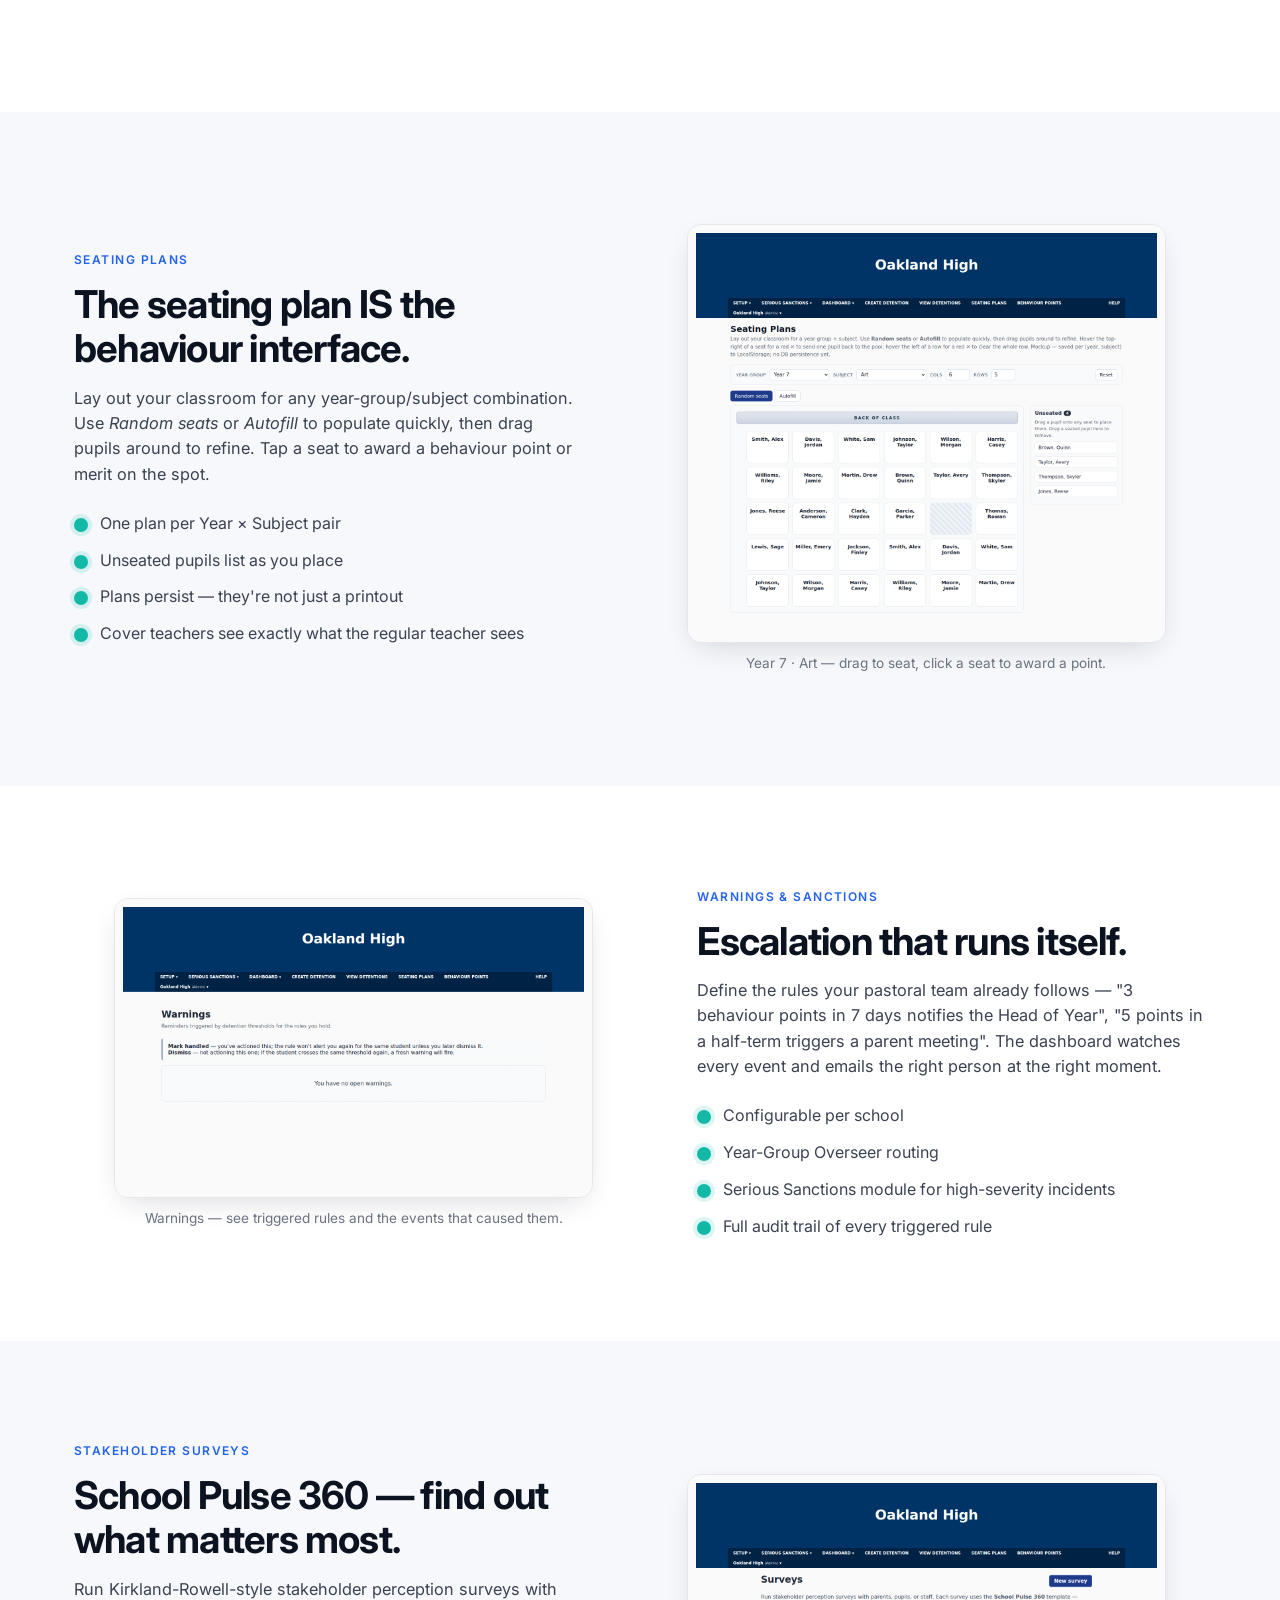
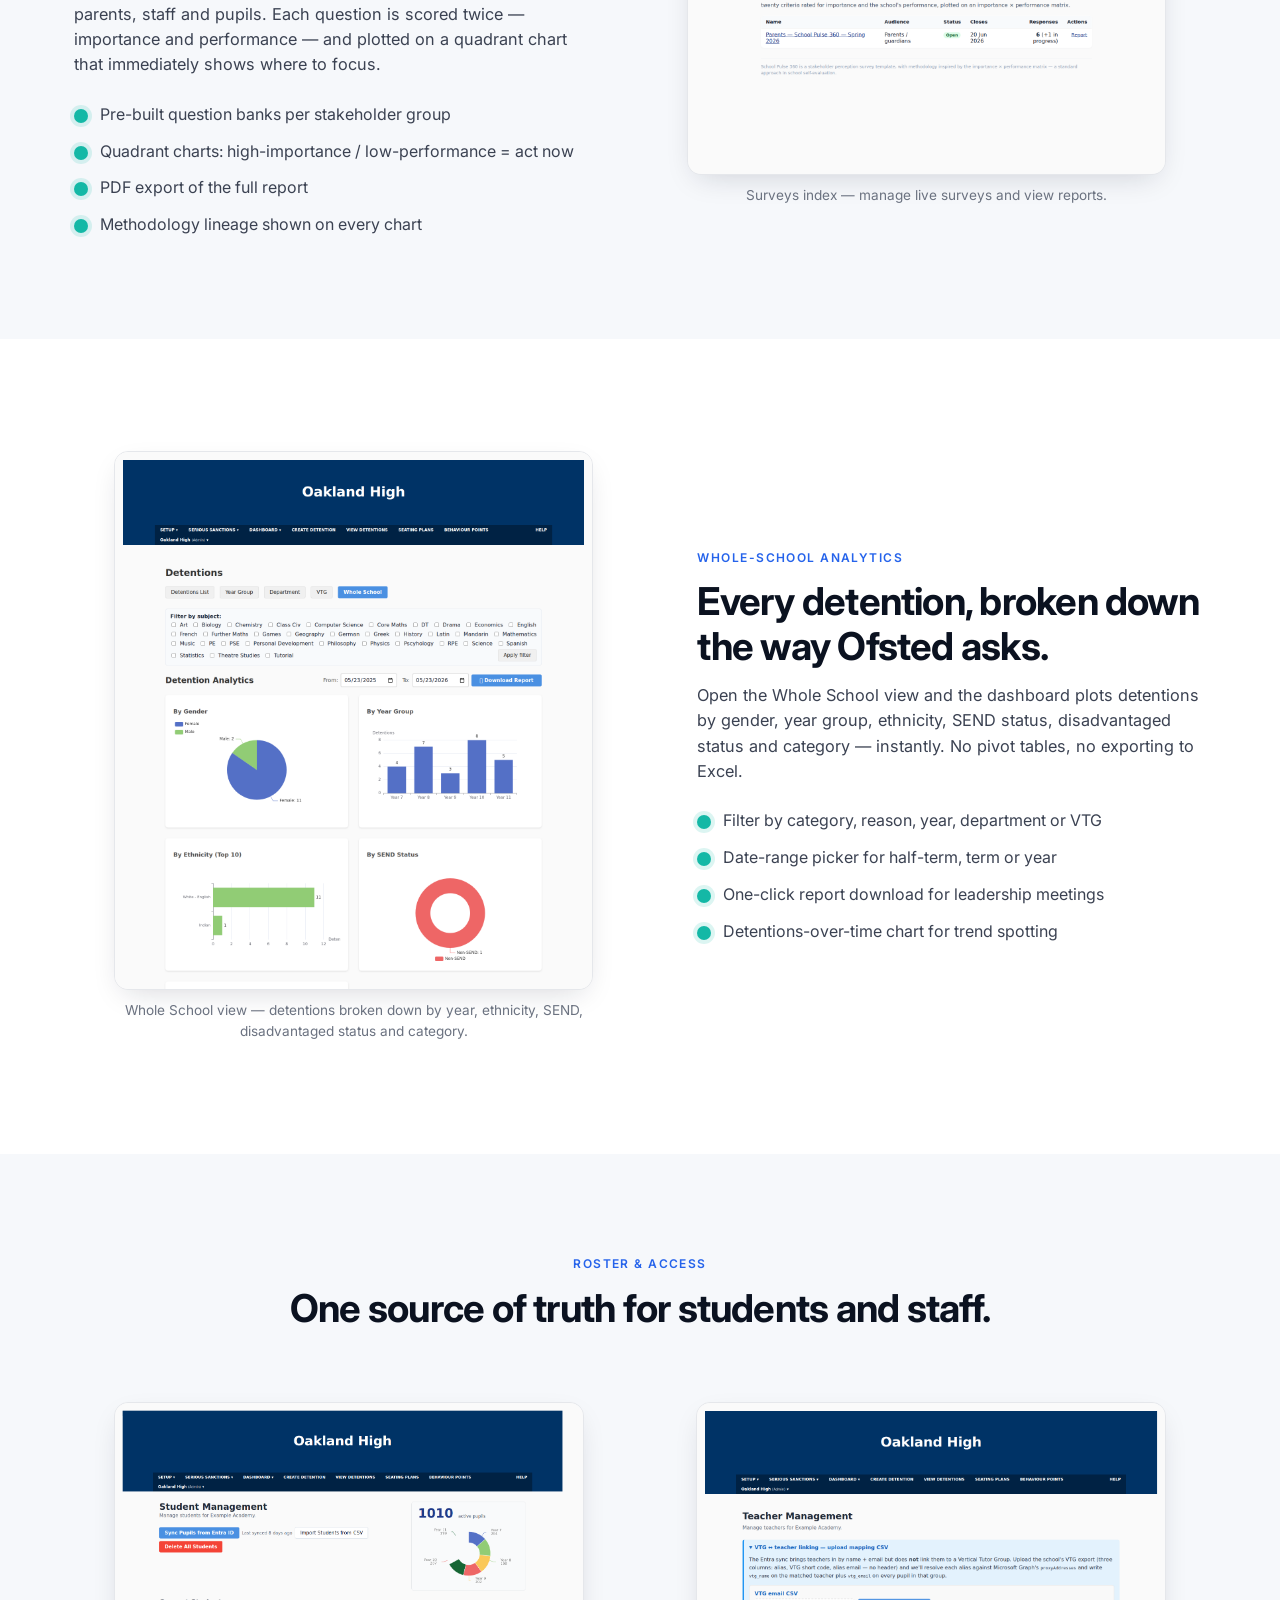
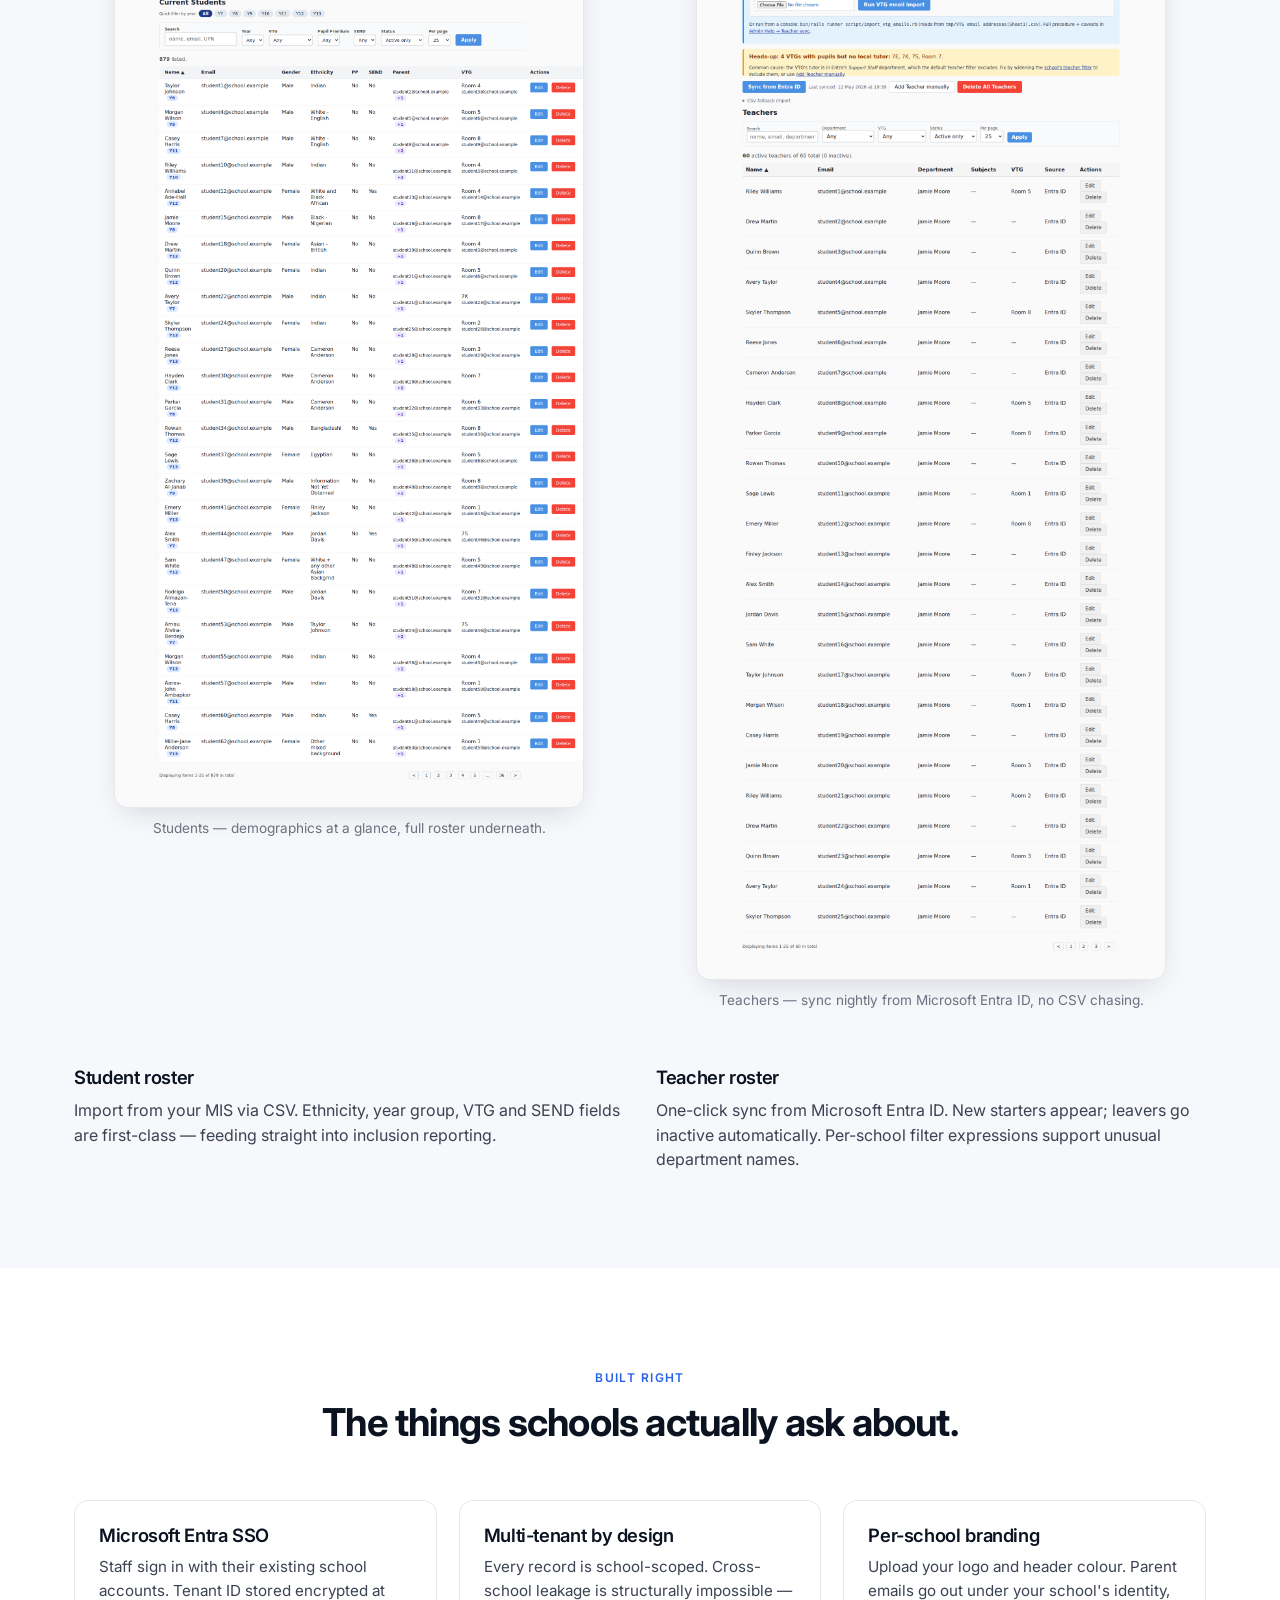
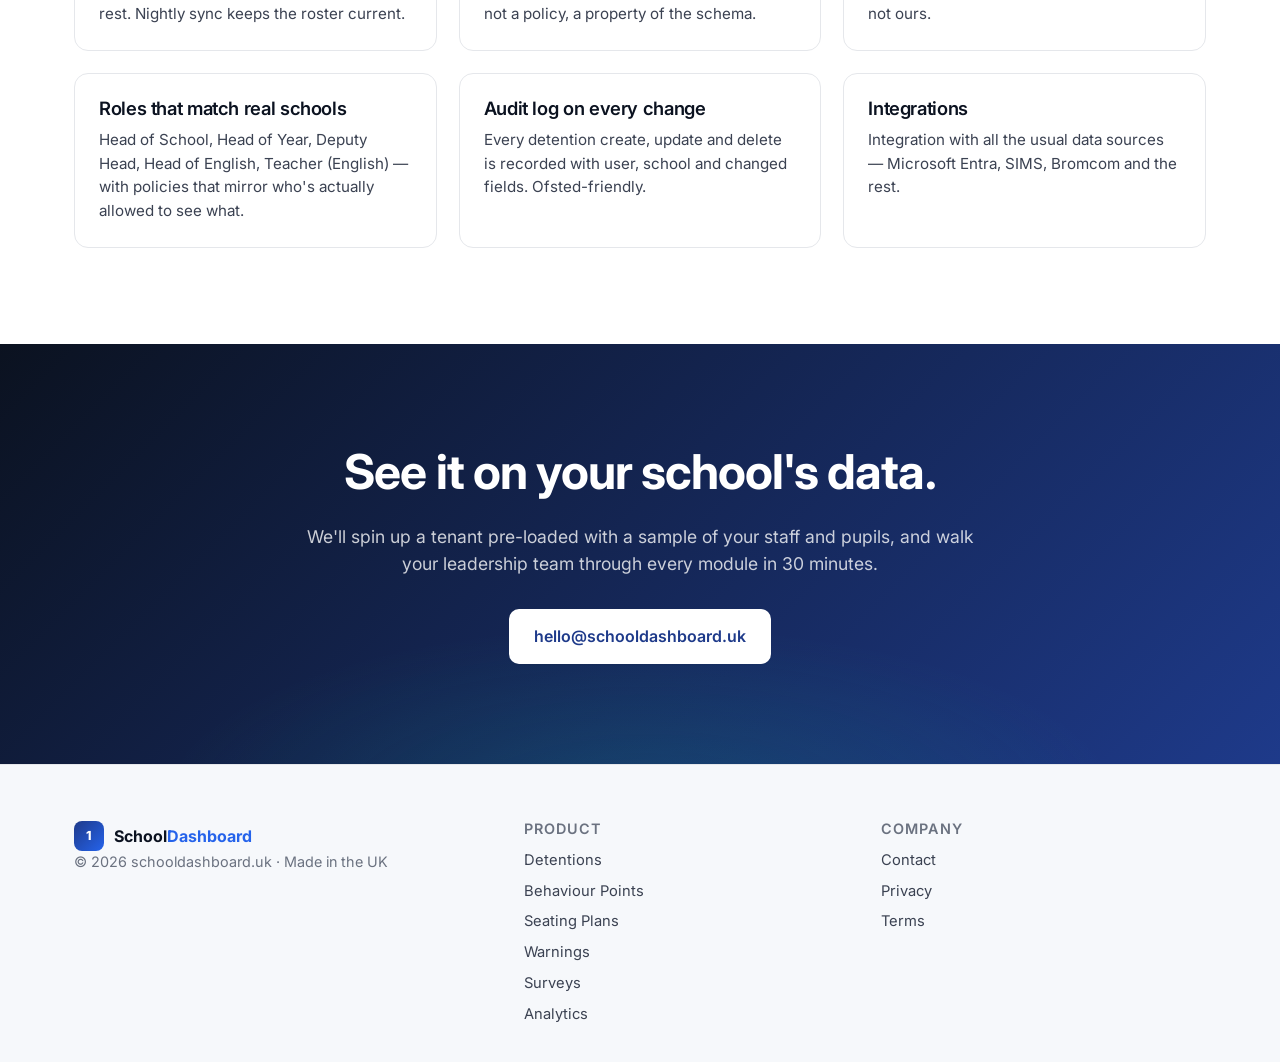
==== commit 1431006b: "Strip: merge taps cells into 'Quickly log…'; intro 'Modules that…' Co-Authored-By: Claude Opus 4.7 <" ====
--- a/index.html
+++ b/index.html
@@ -60,8 +60,7 @@
 <section class="strip">
   <div class="container">
     <div class="strip-grid">
-      <div><strong>2 taps</strong><span>to log a detention</span></div>
-      <div><strong>1 tap</strong><span>to award a behaviour point</span></div>
+      <div><strong>Quickly</strong><span>log detentions and behaviour points</span></div>
       <div><strong>Nightly</strong><span>Entra ID staff sync</span></div>
       <div><strong>Whole-school</strong><span>analytics, broken down</span></div>
     </div>
@@ -73,7 +72,7 @@
     <header class="section-head">
       <span class="eyebrow">What it does</span>
       <h2>Everything pastoral leads need, nothing they don't.</h2>
-      <p>Six modules that share one student roster, one staff list and one audit trail.</p>
+      <p>Modules that share one student roster, one staff list and one audit trail.</p>
     </header>
 
     <div class="feature-grid">
--- a/styles.css
+++ b/styles.css
@@ -219,7 +219,7 @@
 }
 .strip-grid {
   display: grid;
-  grid-template-columns: repeat(4, 1fr);
+  grid-template-columns: repeat(3, 1fr);
   gap: 24px;
   text-align: center;
 }
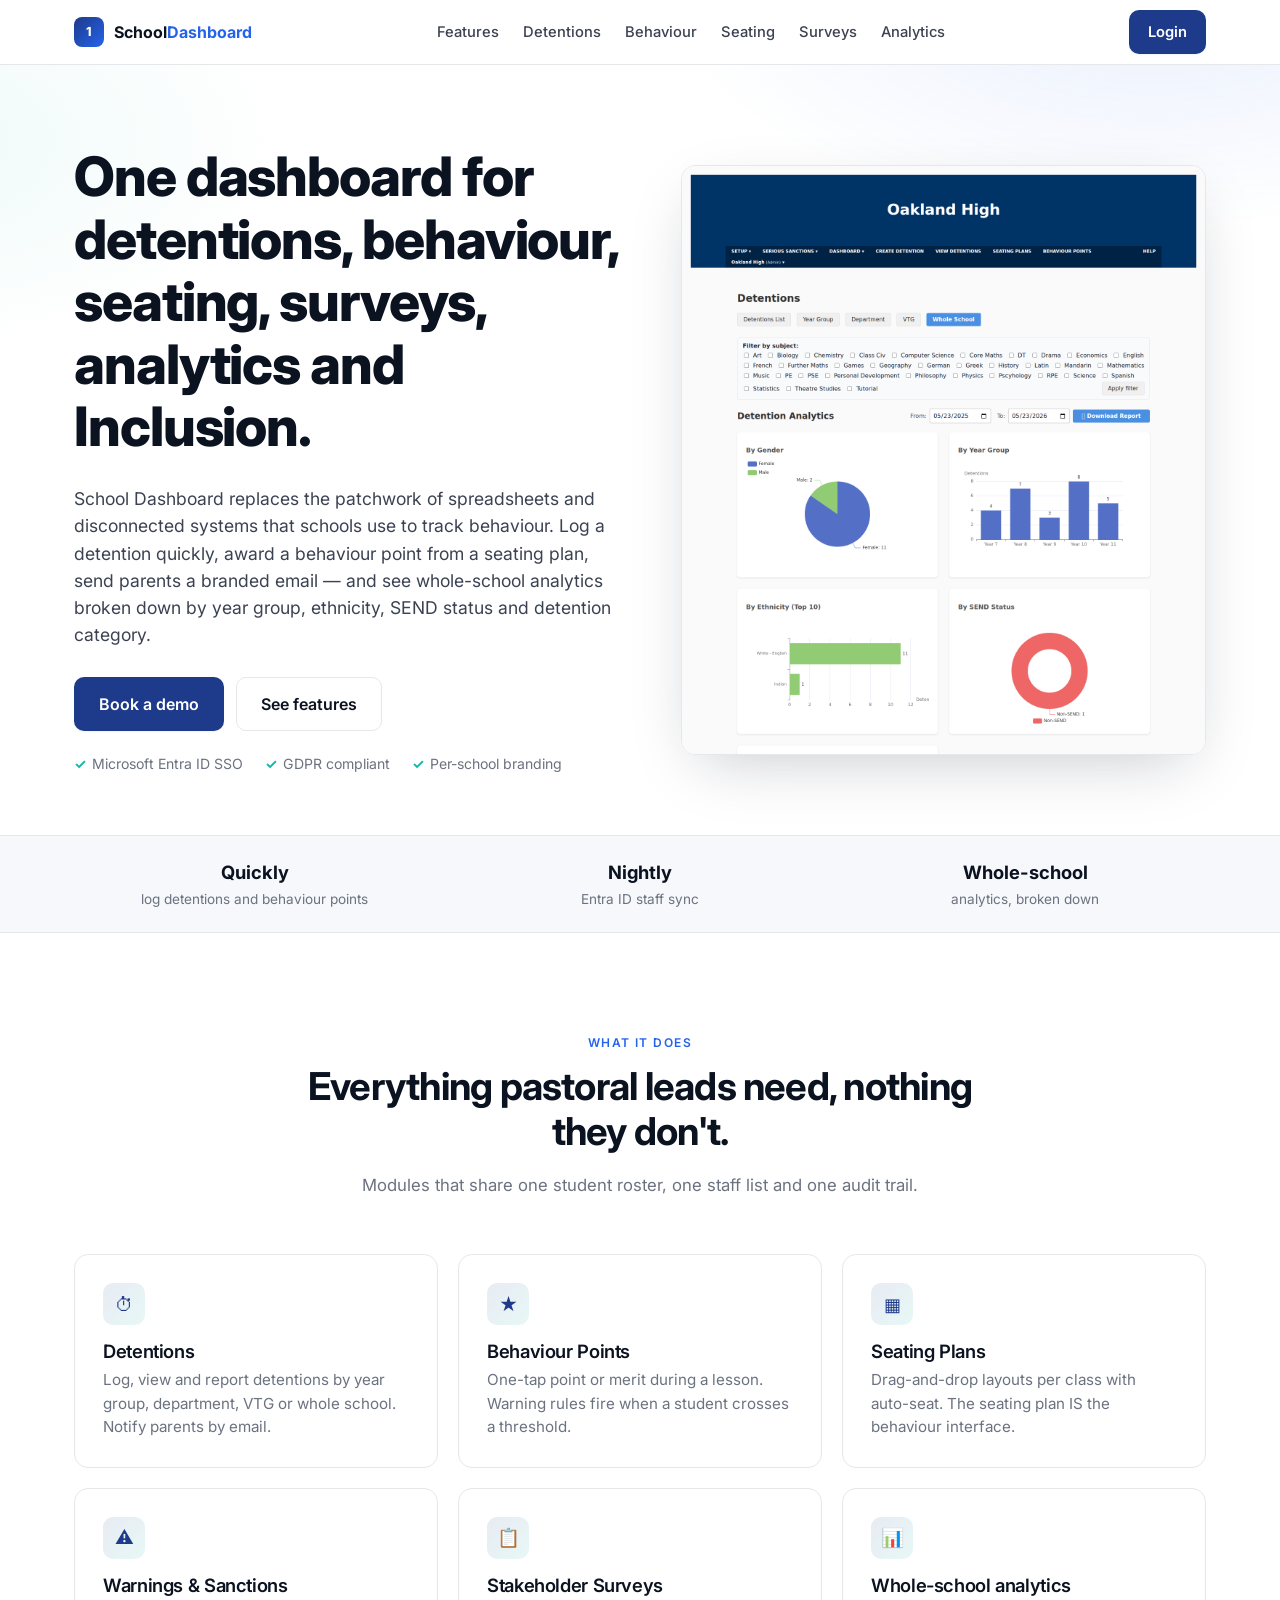
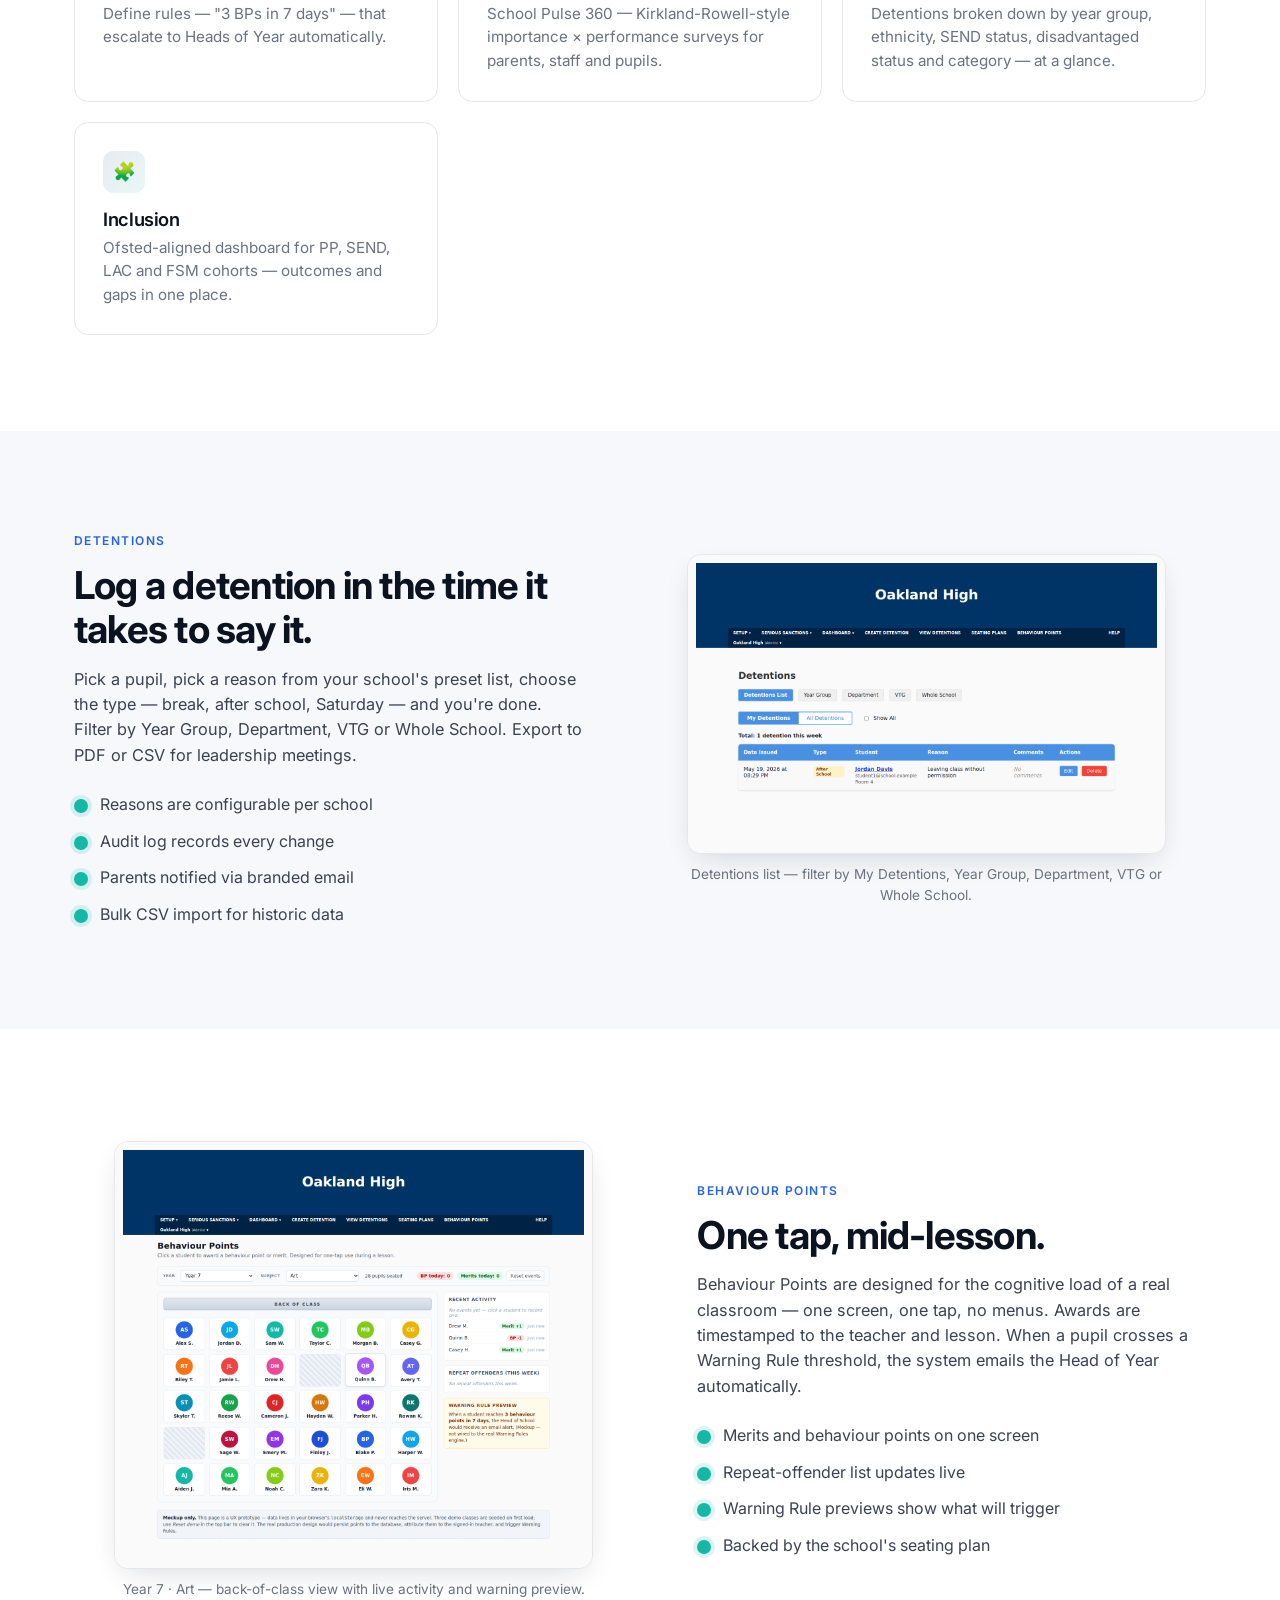
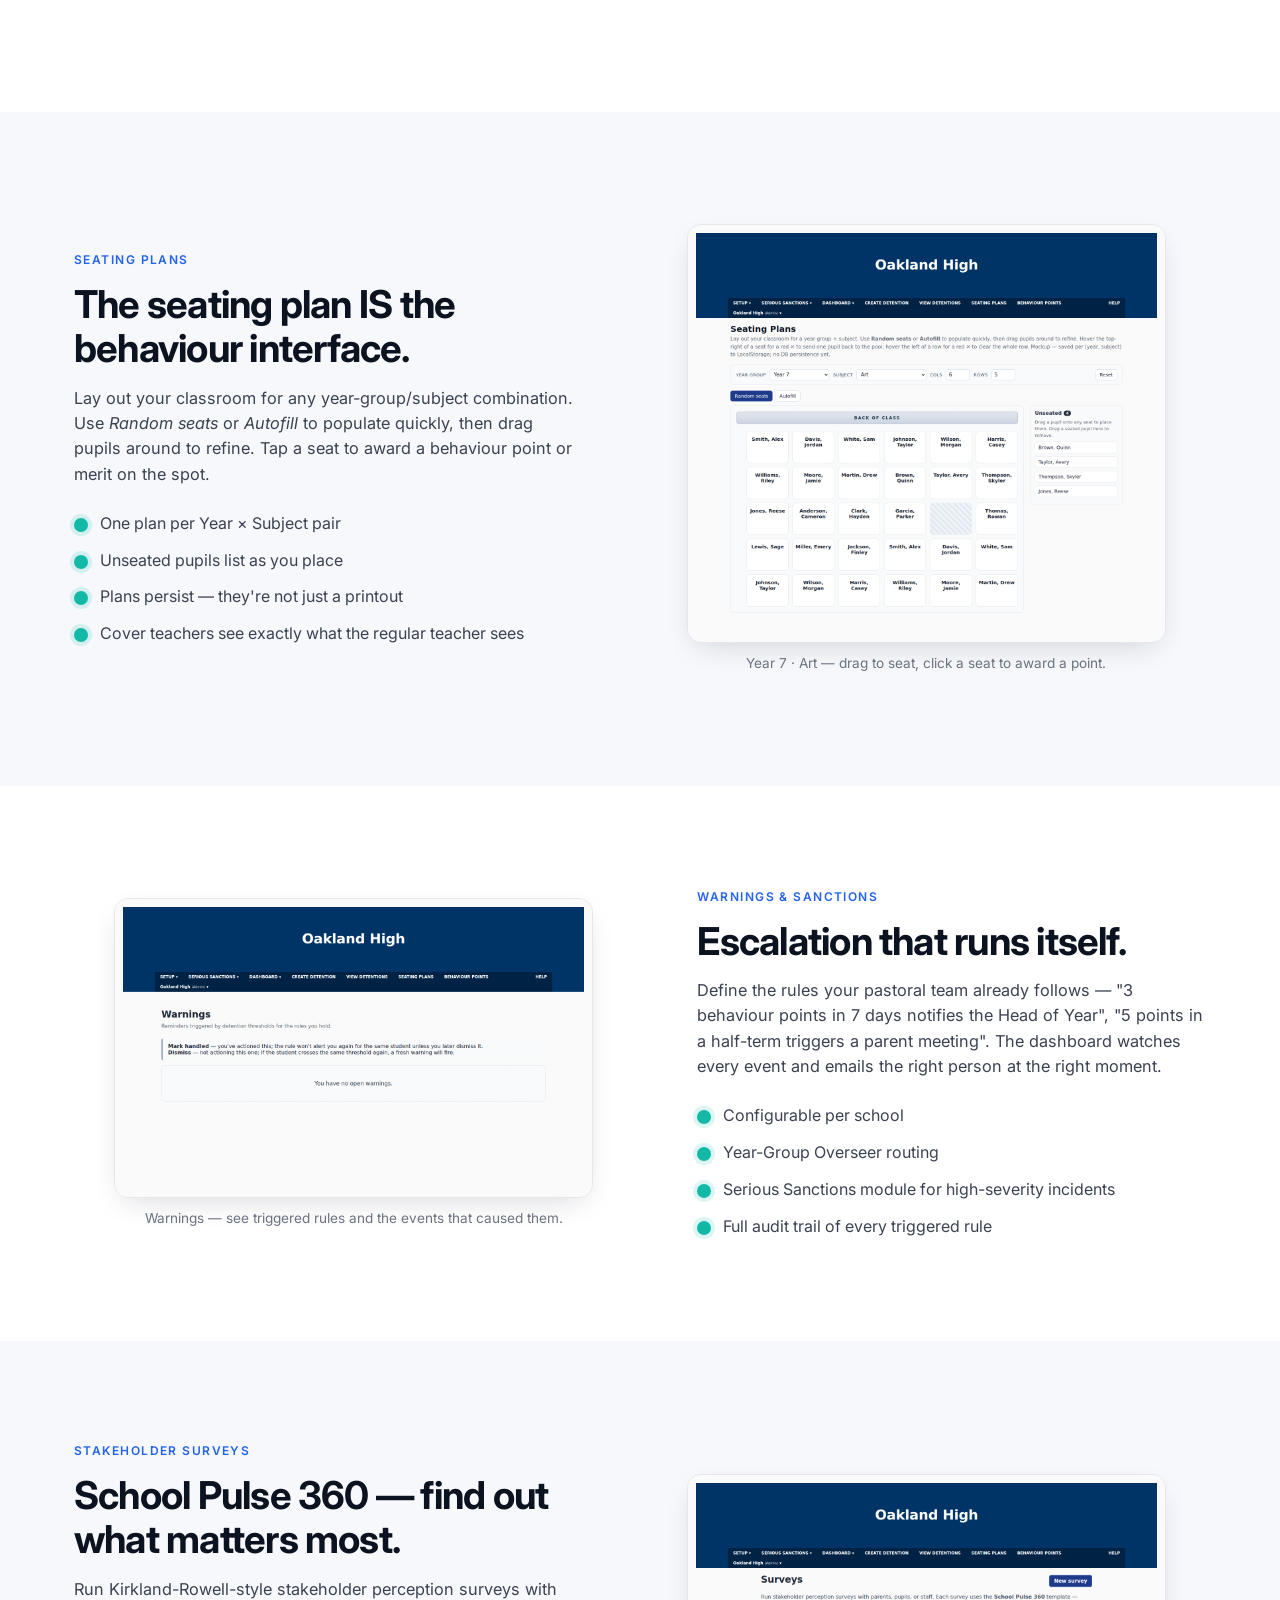
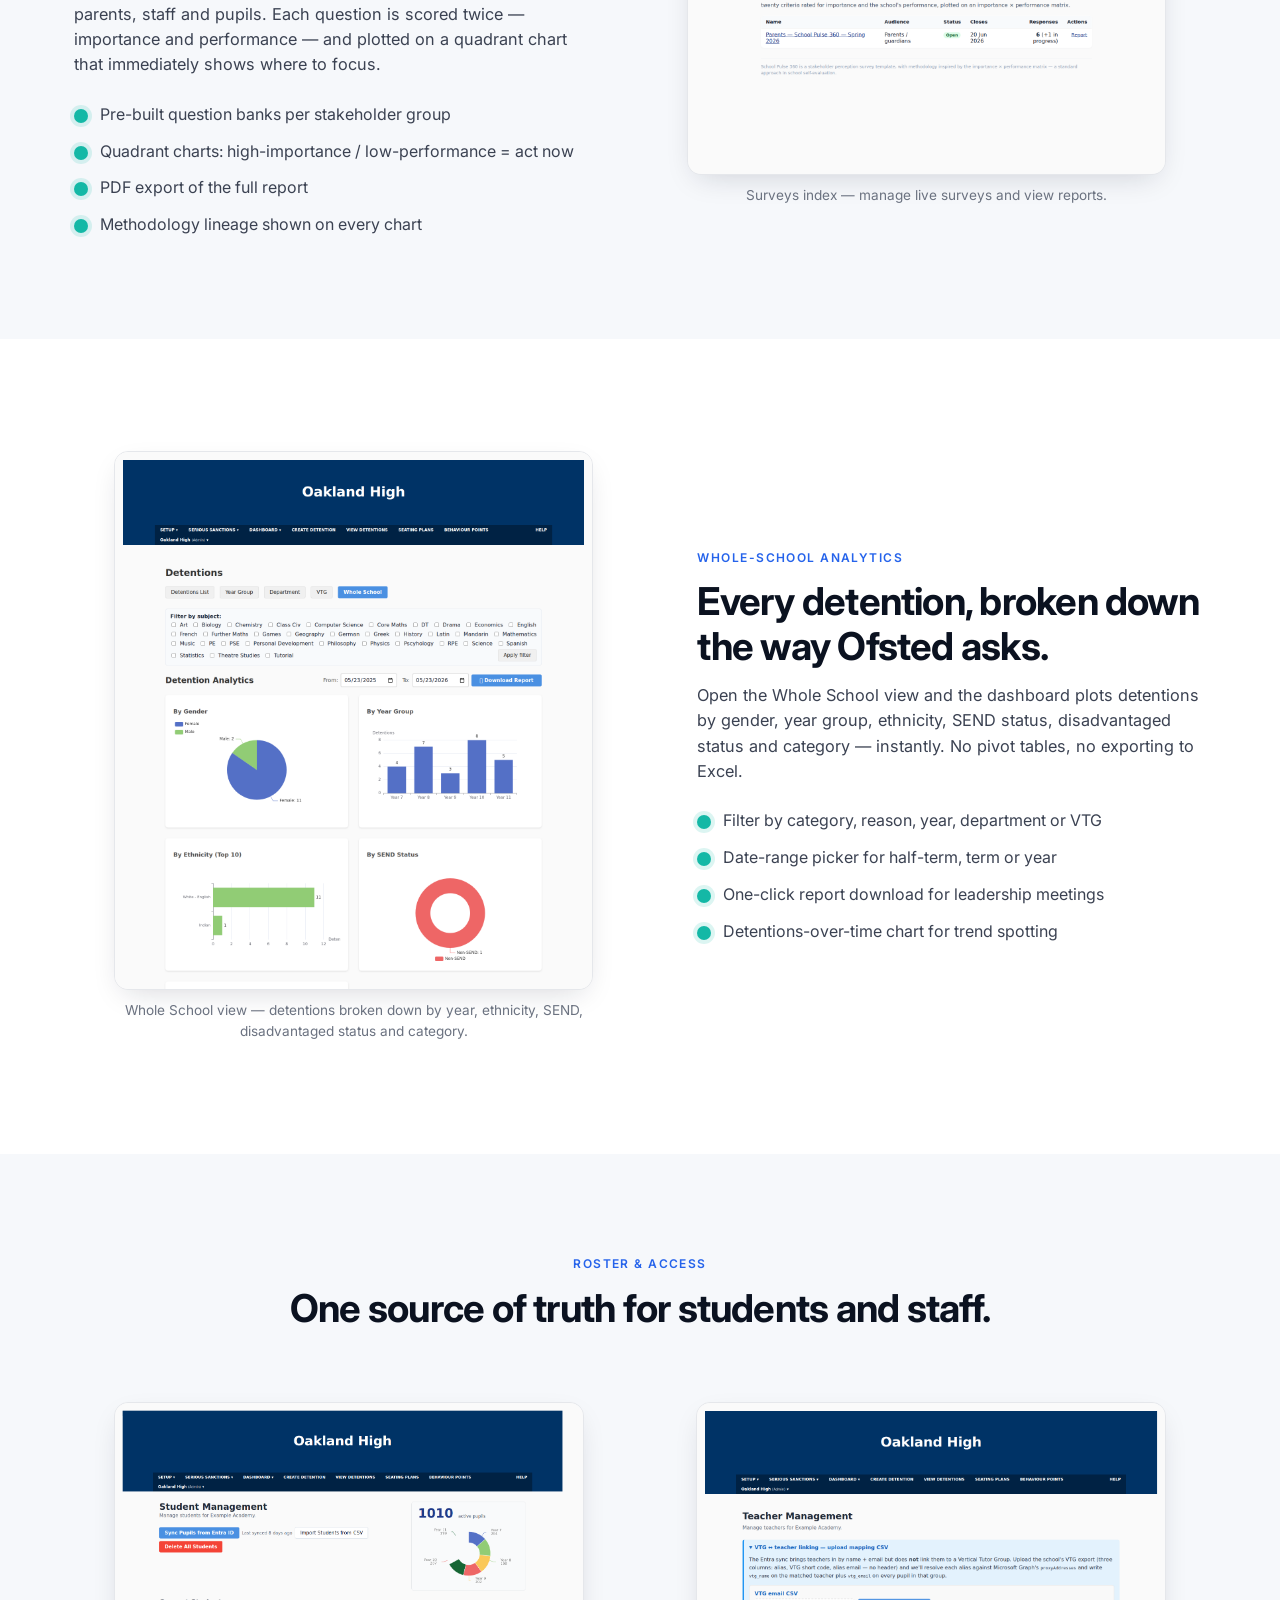
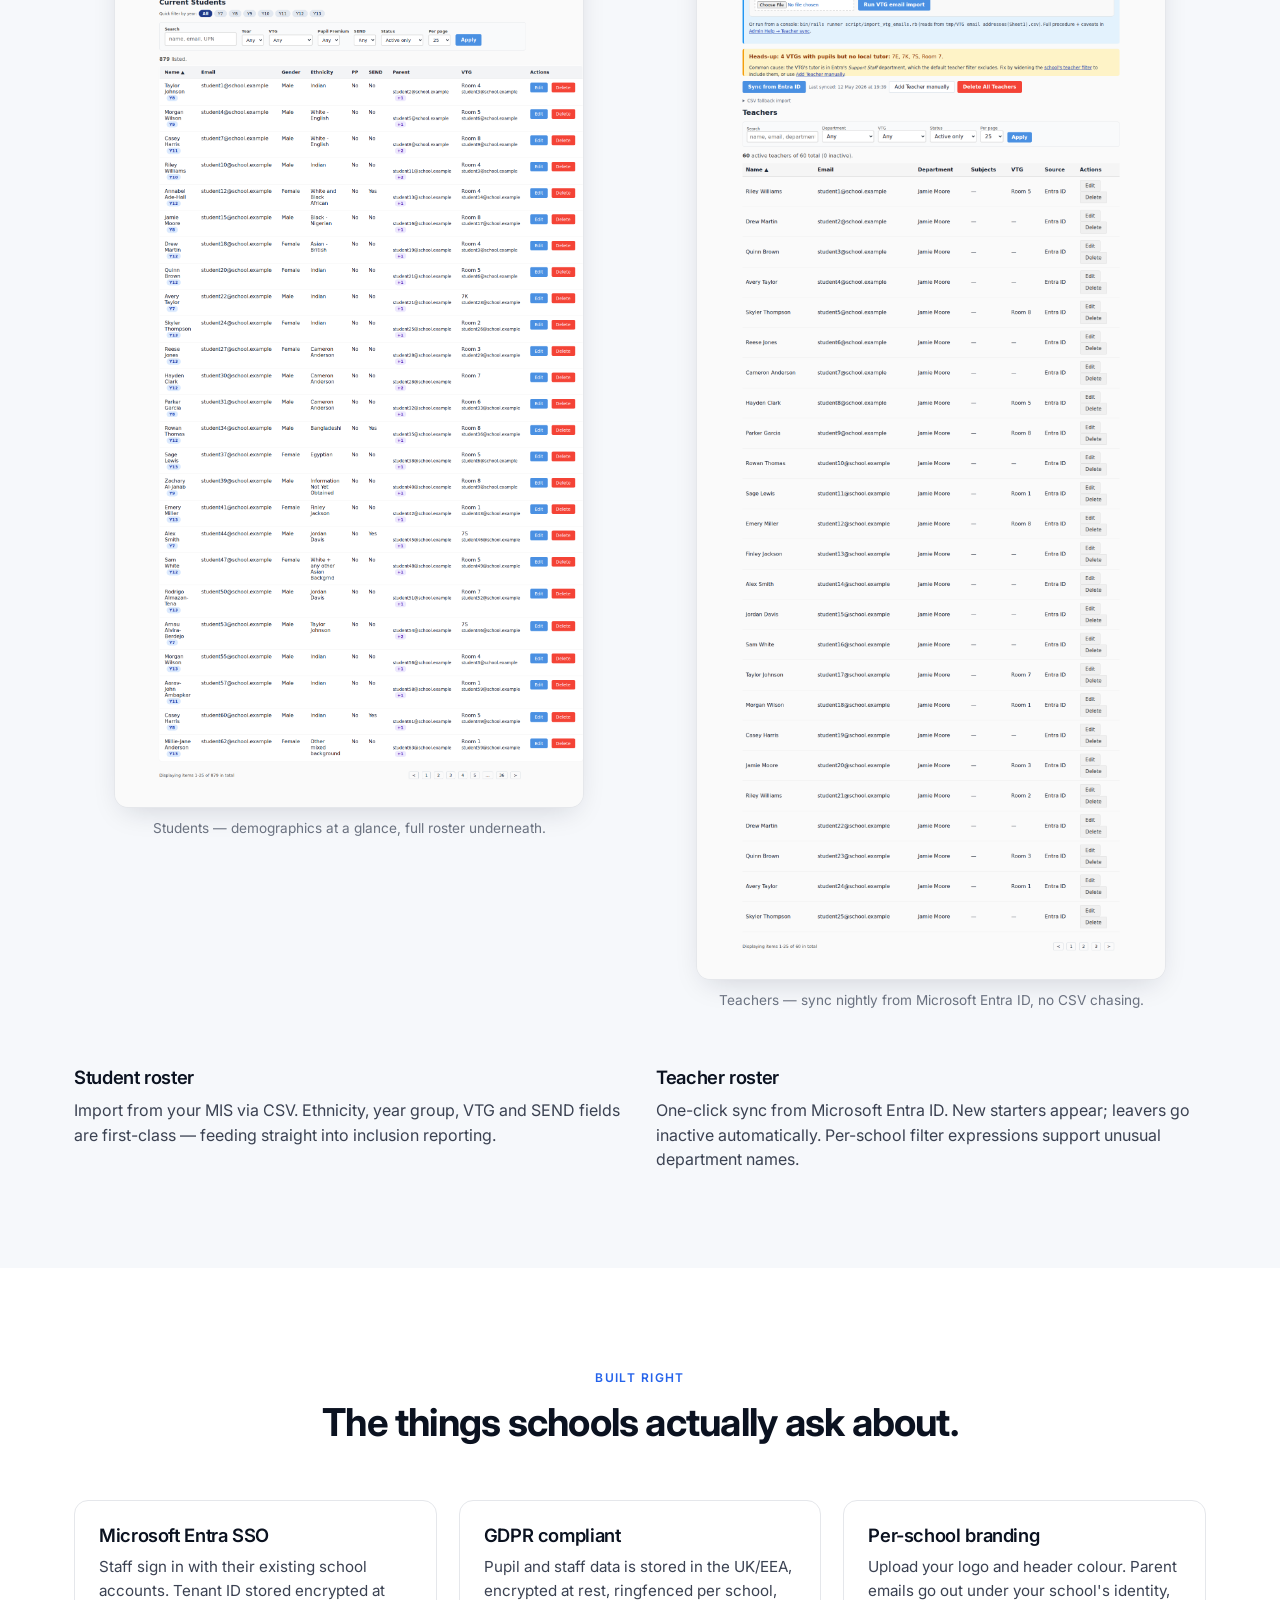
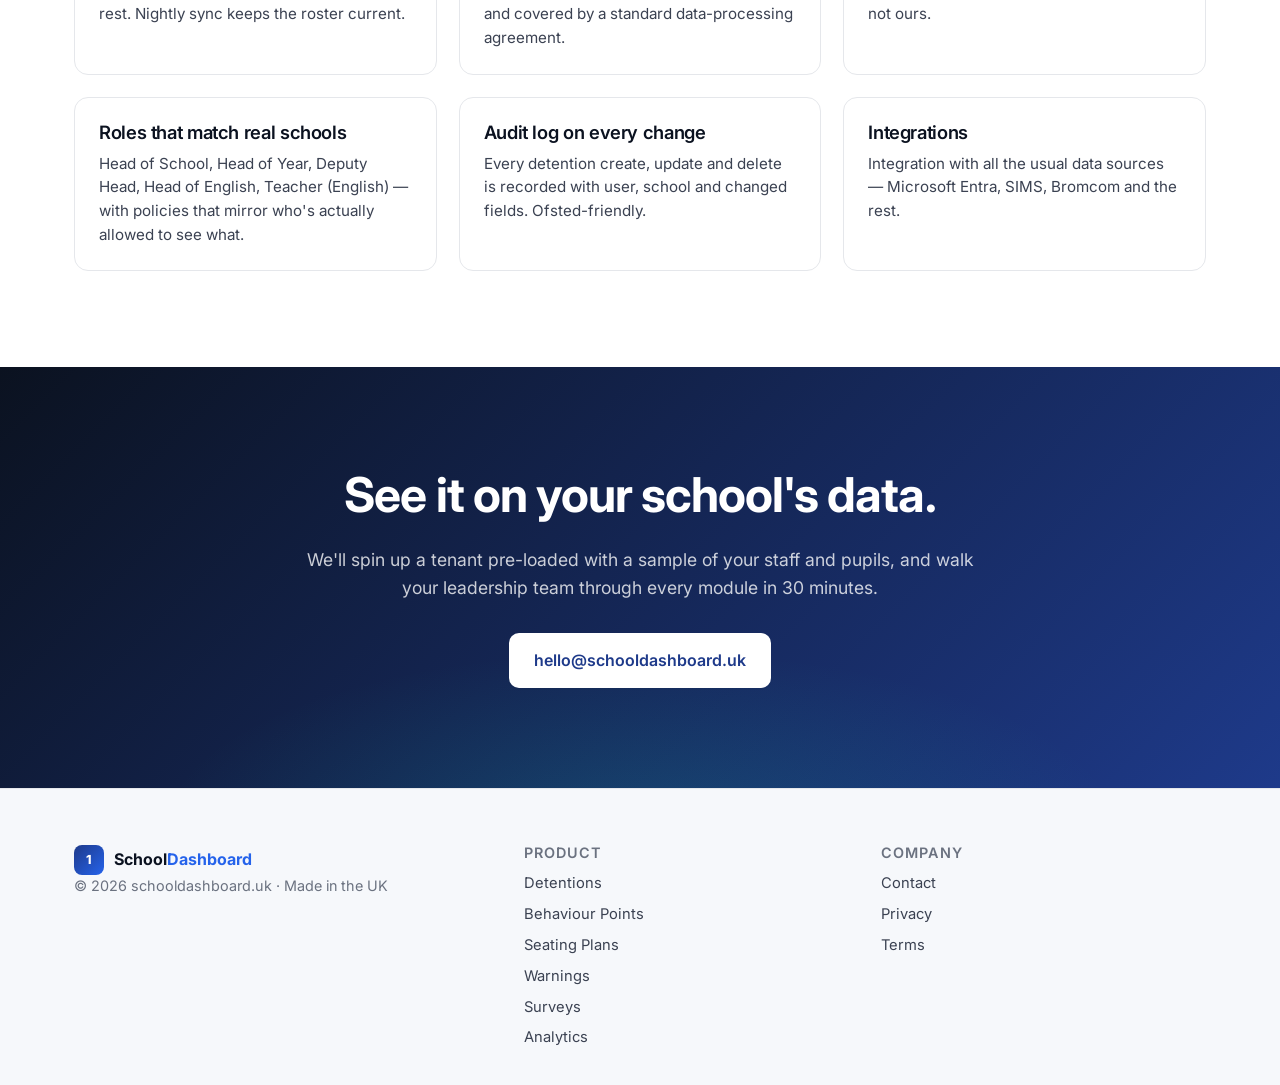
==== commit e58b2323: "Trust card: replace 'Multi-tenant' with 'GDPR compliant' Co-Authored-By: Claude Opus 4.7 <noreply@an" ====
--- a/index.html
+++ b/index.html
@@ -276,8 +276,8 @@
         <p>Staff sign in with their existing school accounts. Tenant ID stored encrypted at rest. Nightly sync keeps the roster current.</p>
       </div>
       <div class="kv">
-        <h3>Multi-tenant by design</h3>
-        <p>Every record is school-scoped. Cross-school leakage is structurally impossible — not a policy, a property of the schema.</p>
+        <h3>GDPR compliant</h3>
+        <p>Pupil and staff data is stored in the UK/EEA, encrypted at rest, ringfenced per school, and covered by a standard data-processing agreement.</p>
       </div>
       <div class="kv">
         <h3>Per-school branding</h3>
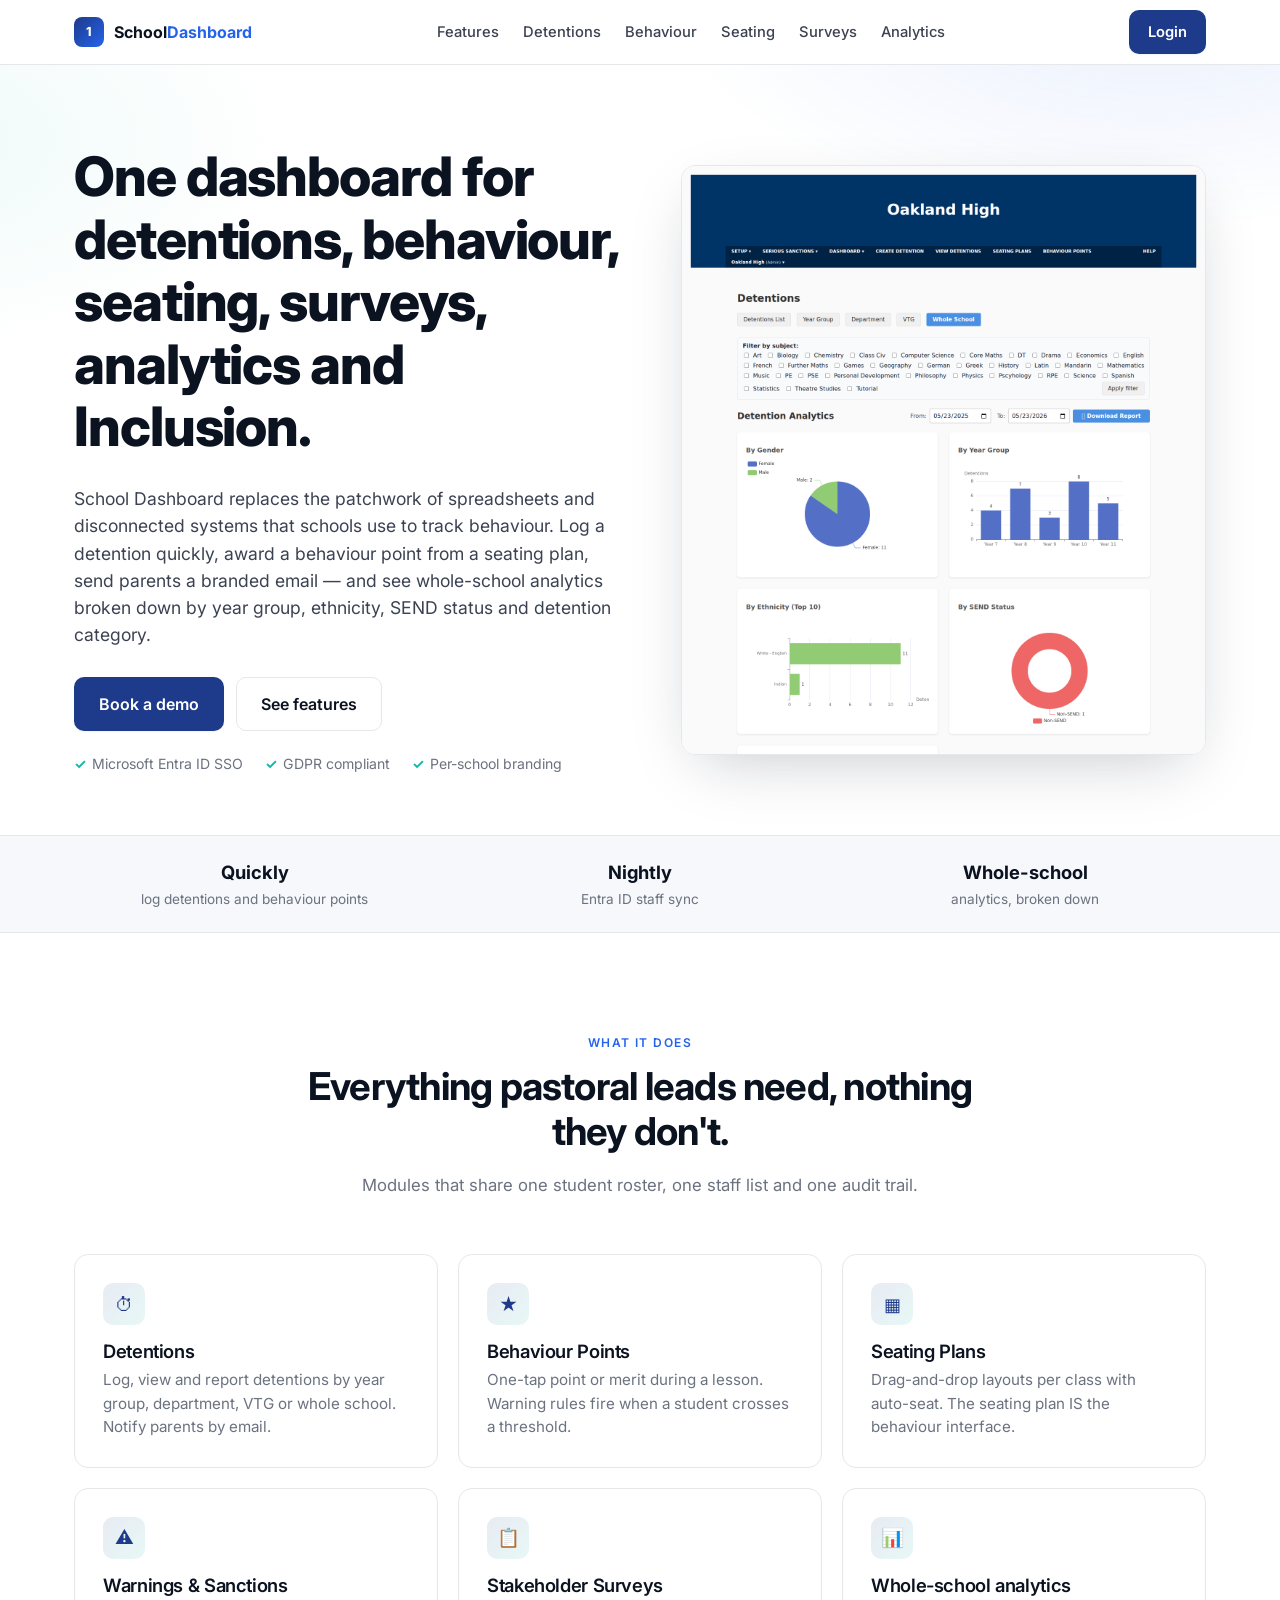
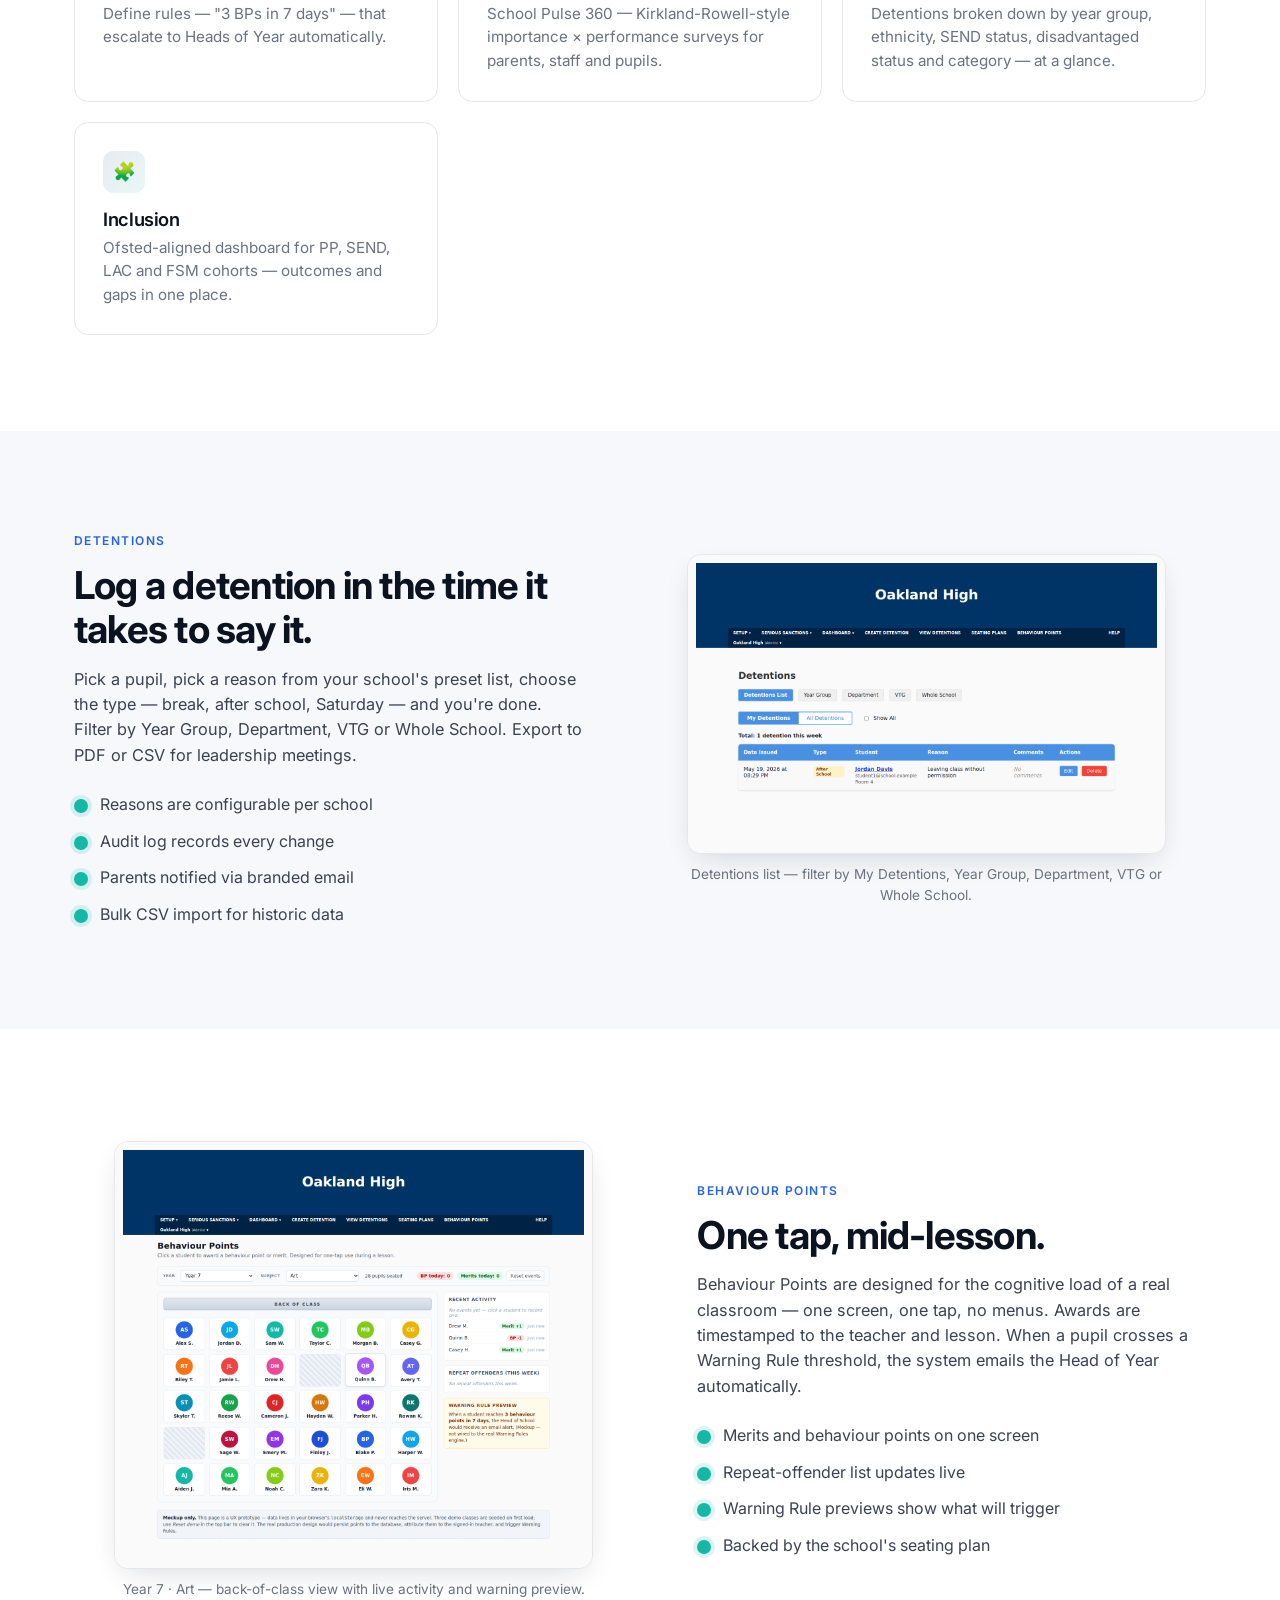
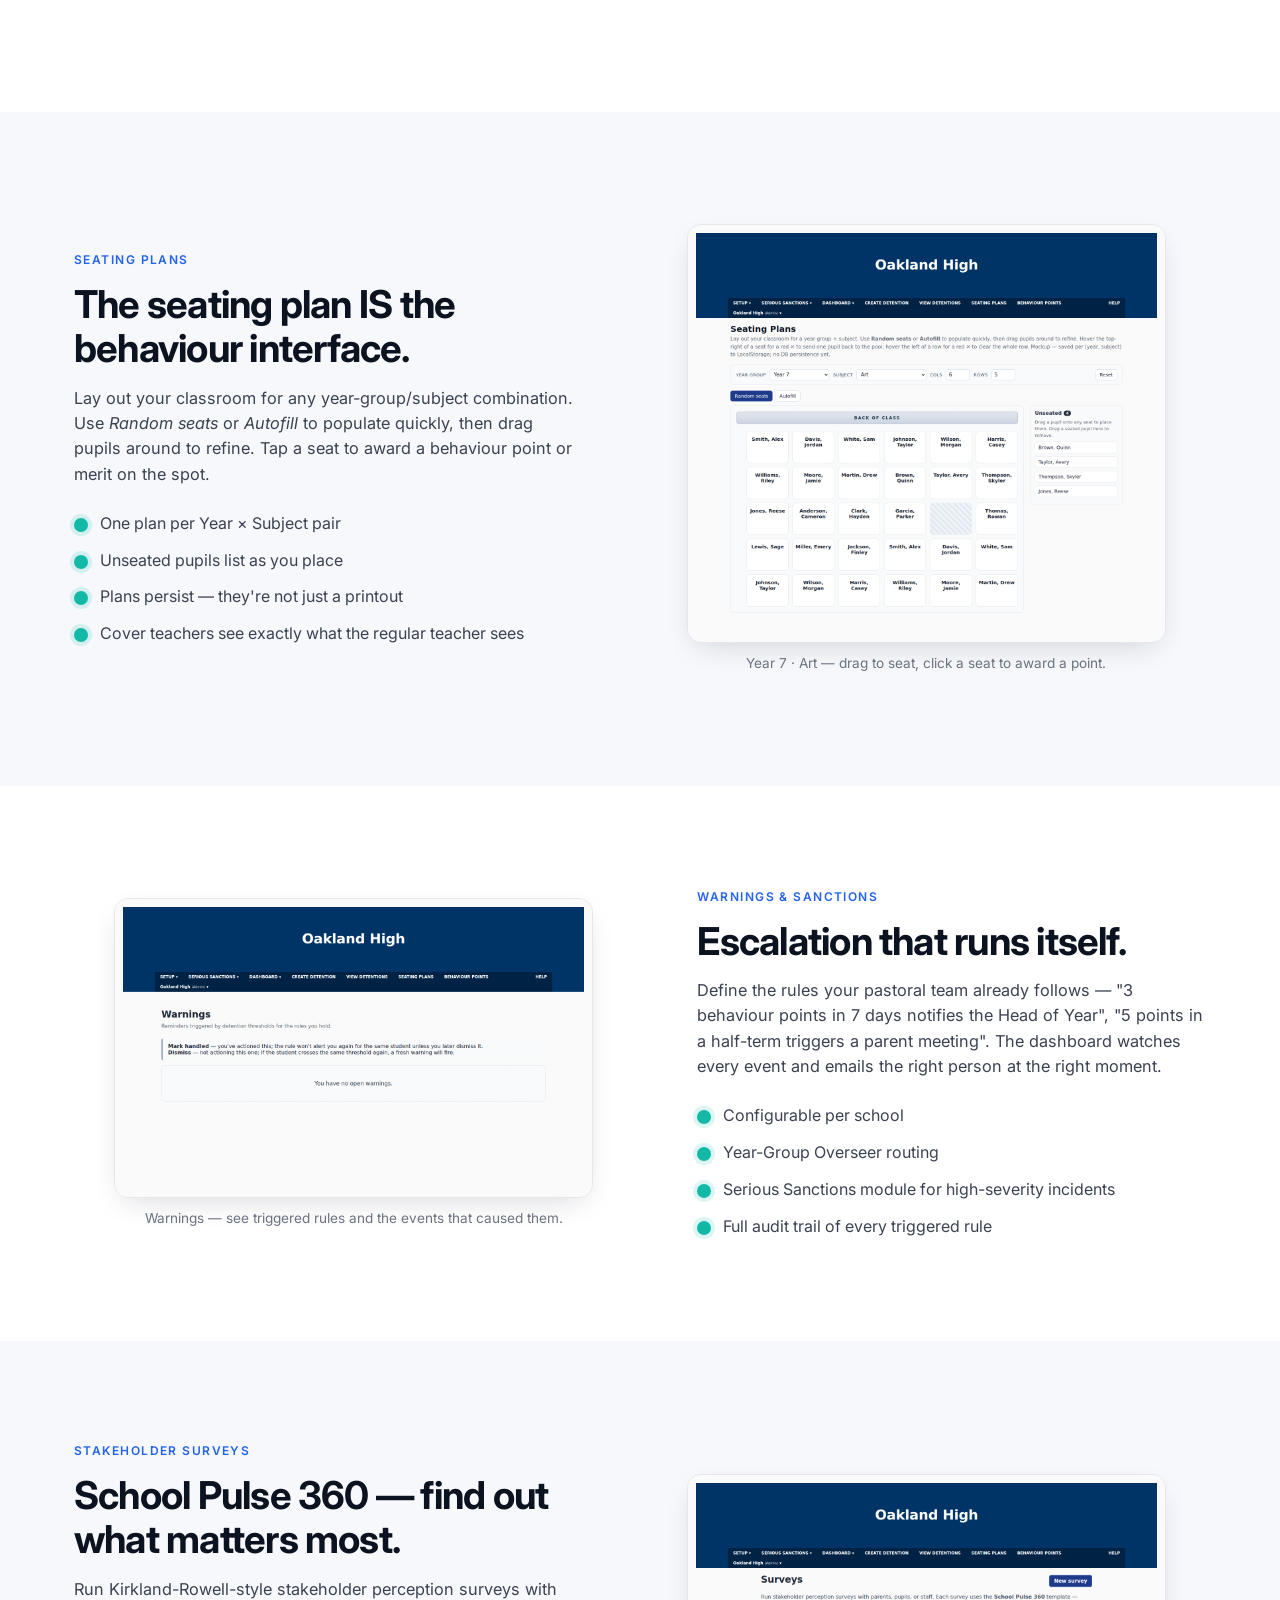
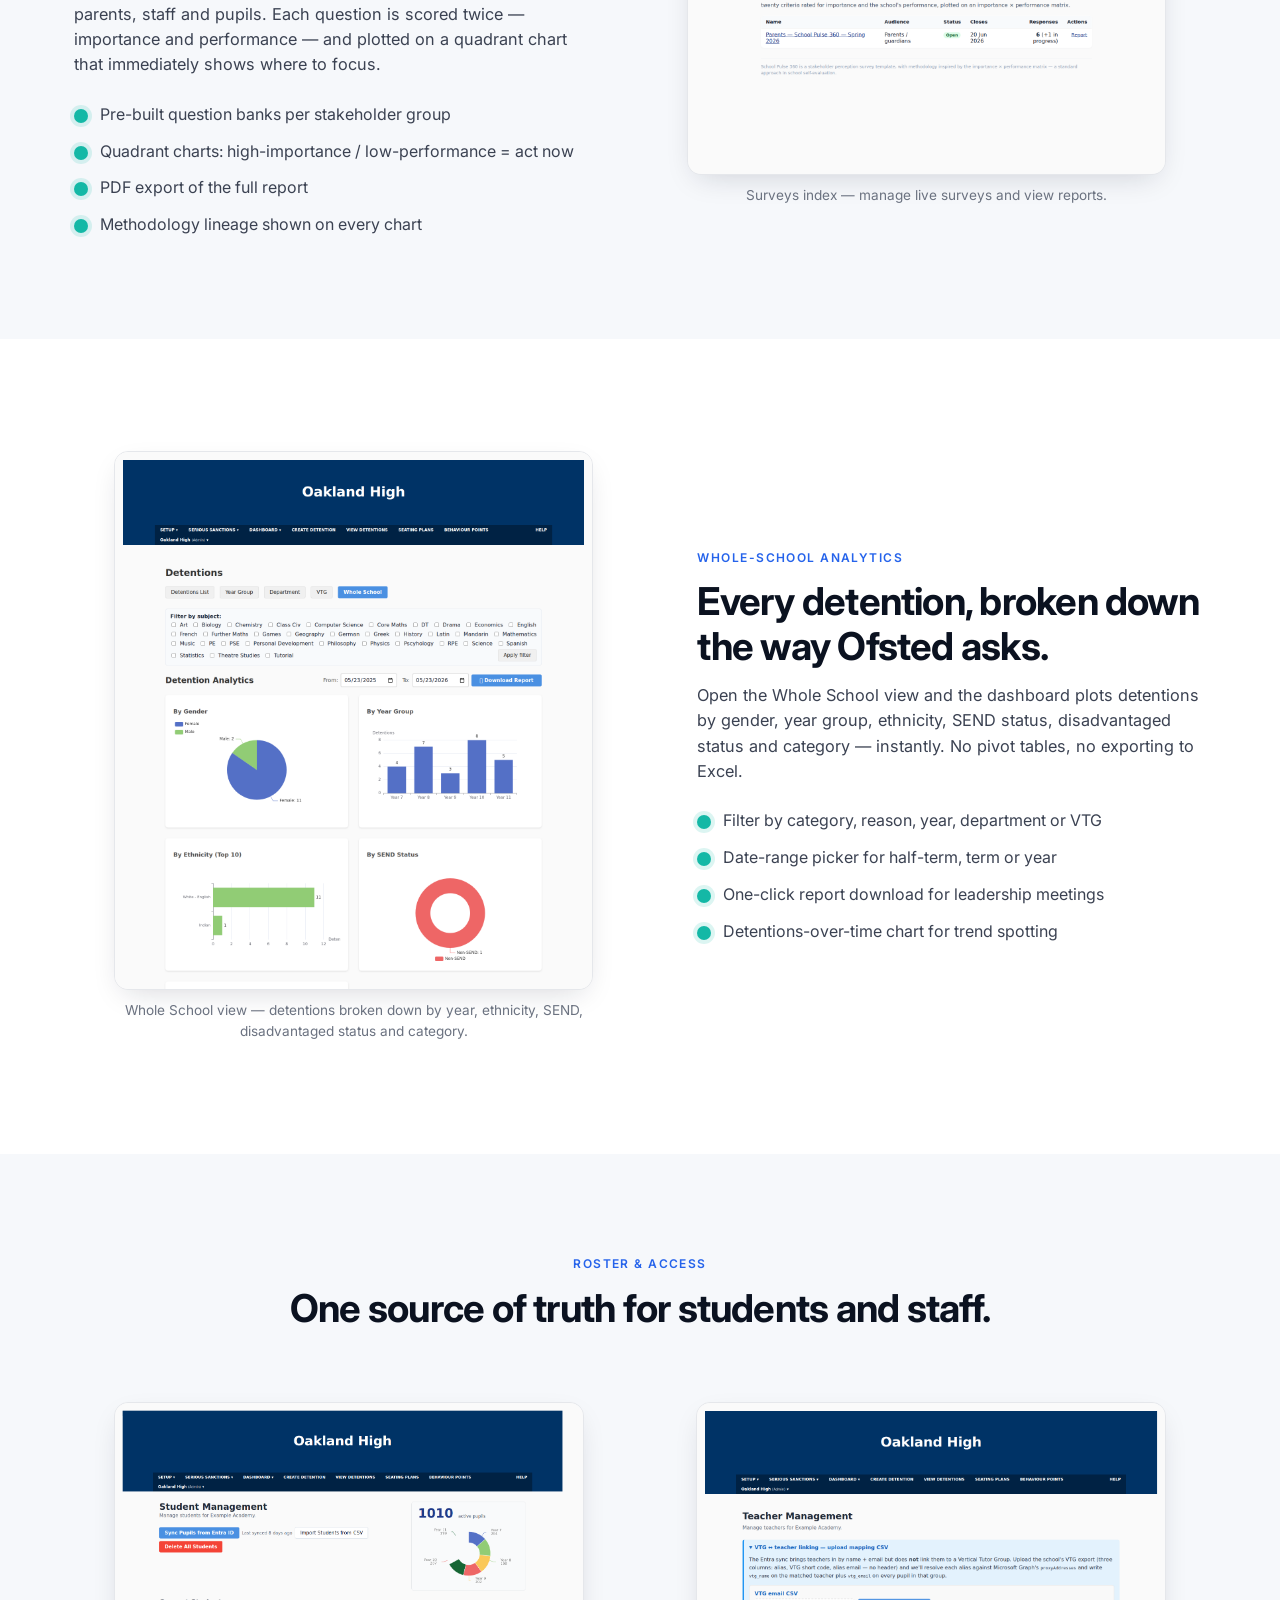
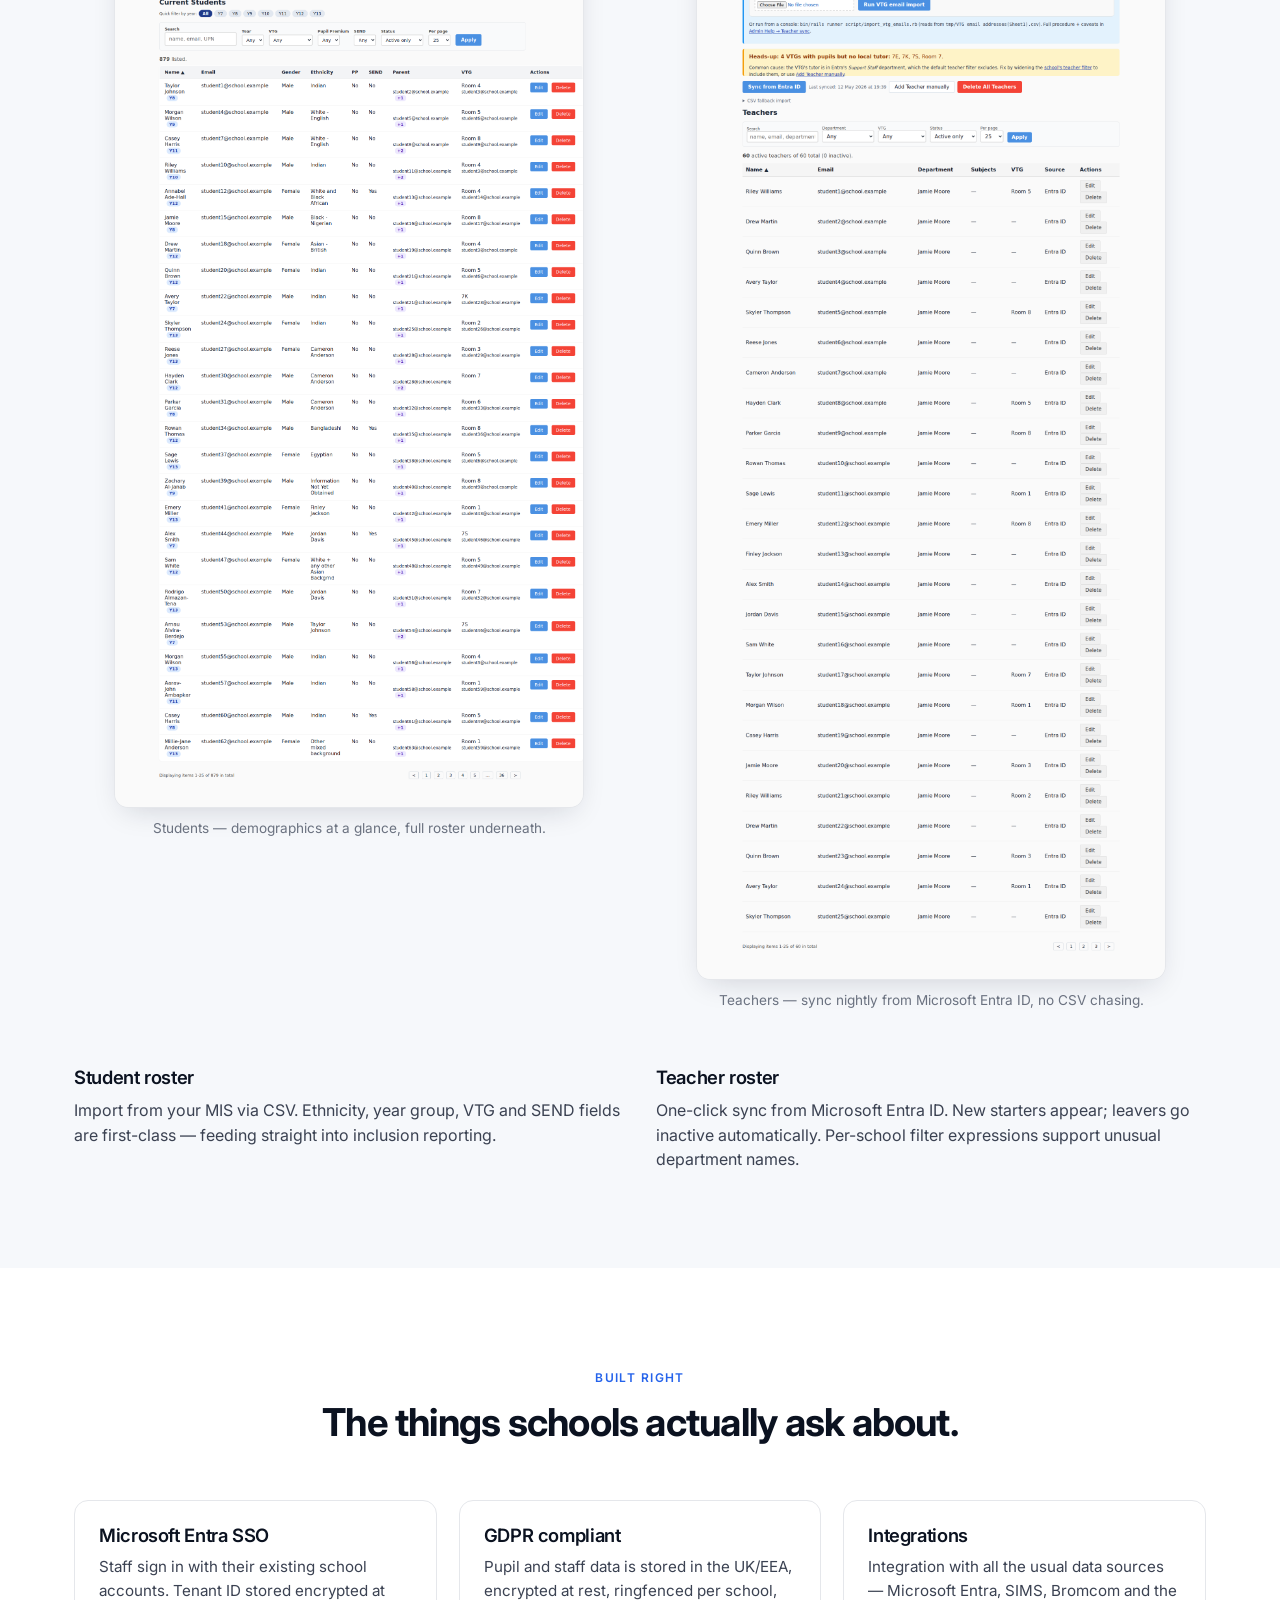
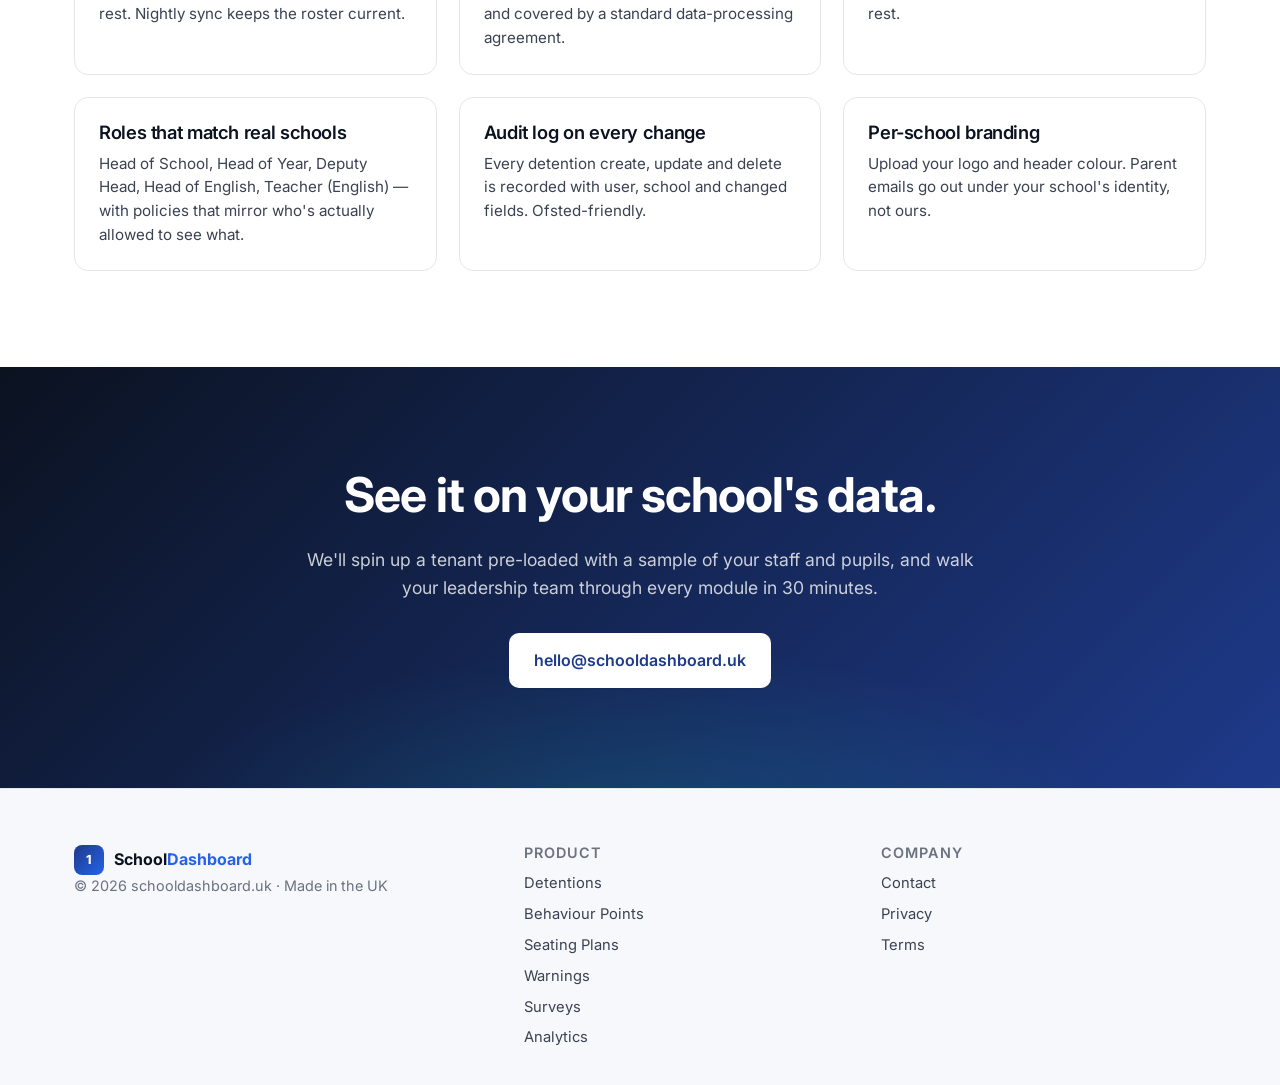
==== commit dd91fa53: "Trust cards: swap Integrations and Per-school branding Co-Authored-By: Claude Opus 4.7 <noreply@anth" ====
--- a/index.html
+++ b/index.html
@@ -280,20 +280,20 @@
         <p>Pupil and staff data is stored in the UK/EEA, encrypted at rest, ringfenced per school, and covered by a standard data-processing agreement.</p>
       </div>
       <div class="kv">
+        <h3>Integrations</h3>
+        <p>Integration with all the usual data sources — Microsoft Entra, SIMS, Bromcom and the rest.</p>
+      </div>
+      <div class="kv">
+        <h3>Roles that match real schools</h3>
+        <p>Head of School, Head of Year, Deputy Head, Head of English, Teacher (English) — with policies that mirror who's actually allowed to see what.</p>
+      </div>
+      <div class="kv">
+        <h3>Audit log on every change</h3>
+        <p>Every detention create, update and delete is recorded with user, school and changed fields. Ofsted-friendly.</p>
+      </div>
+      <div class="kv">
         <h3>Per-school branding</h3>
         <p>Upload your logo and header colour. Parent emails go out under your school's identity, not ours.</p>
-      </div>
-      <div class="kv">
-        <h3>Roles that match real schools</h3>
-        <p>Head of School, Head of Year, Deputy Head, Head of English, Teacher (English) — with policies that mirror who's actually allowed to see what.</p>
-      </div>
-      <div class="kv">
-        <h3>Audit log on every change</h3>
-        <p>Every detention create, update and delete is recorded with user, school and changed fields. Ofsted-friendly.</p>
-      </div>
-      <div class="kv">
-        <h3>Integrations</h3>
-        <p>Integration with all the usual data sources — Microsoft Entra, SIMS, Bromcom and the rest.</p>
       </div>
     </div>
   </div>
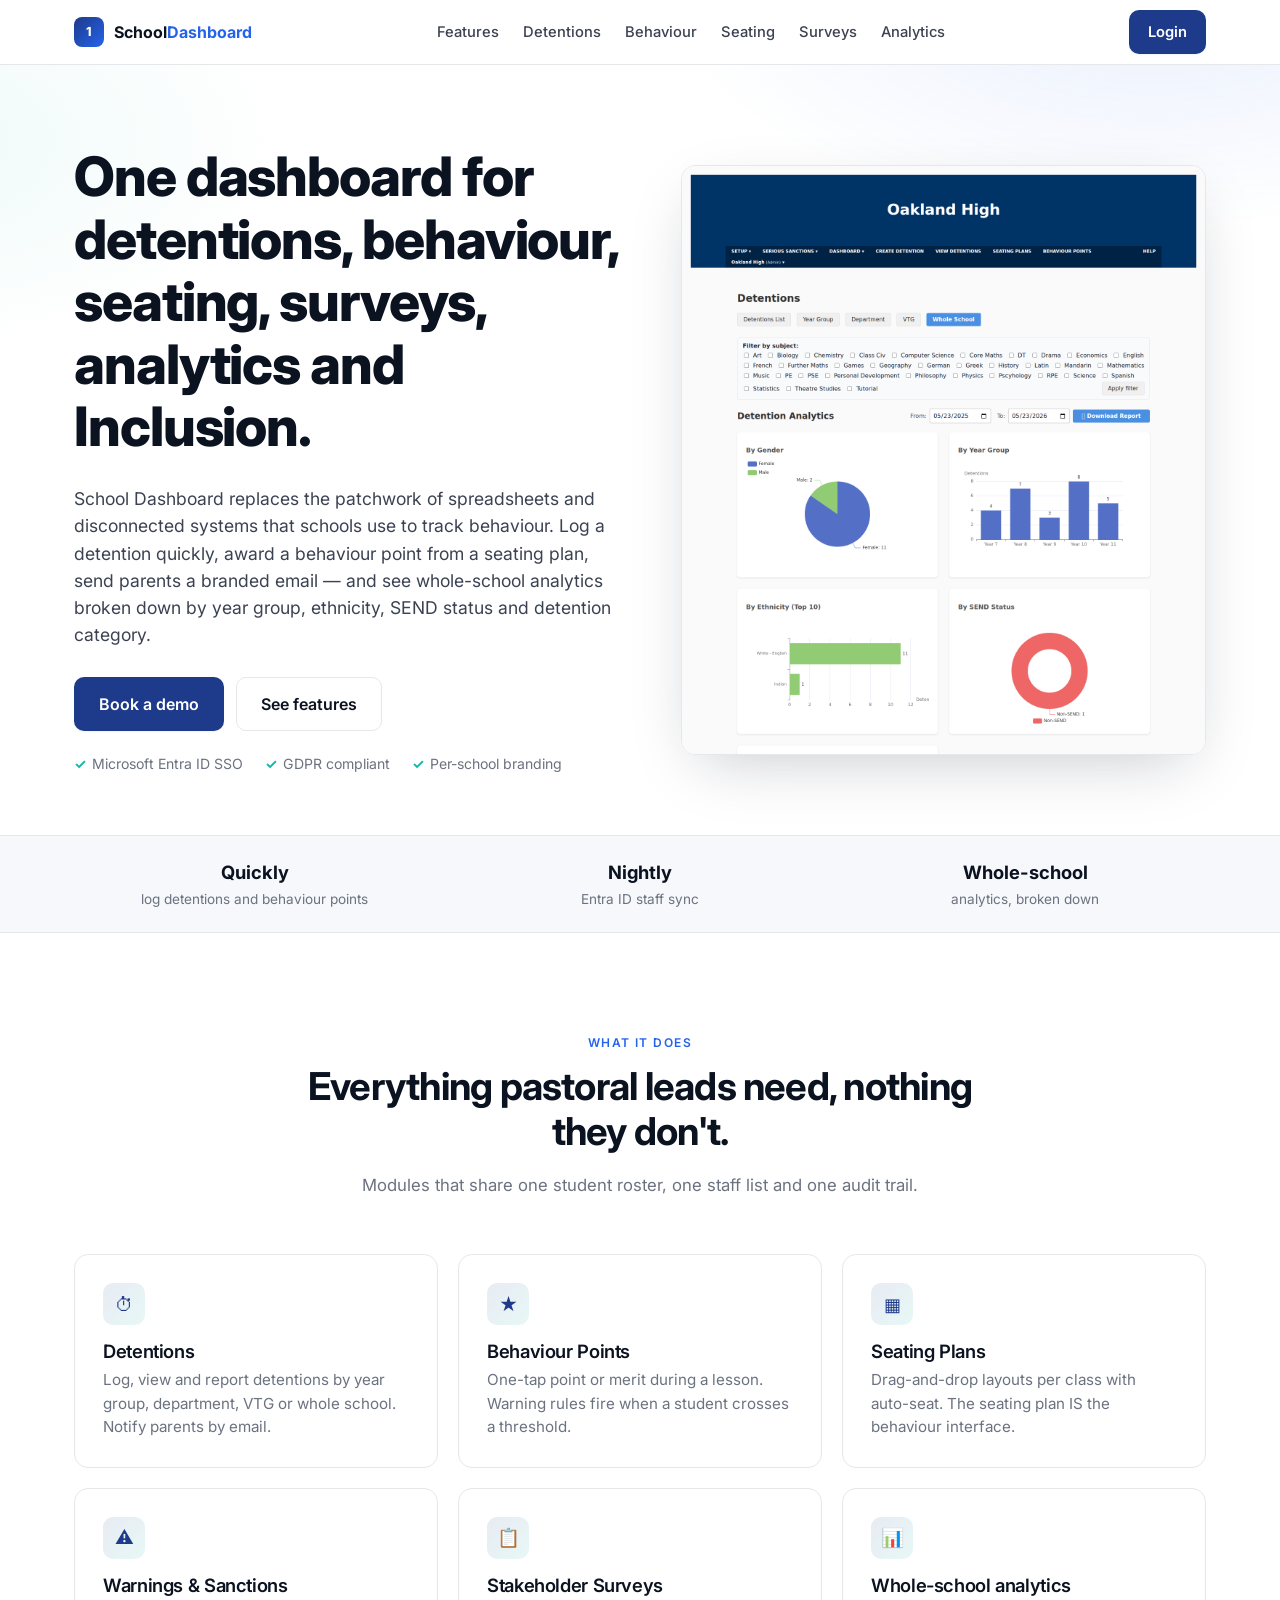
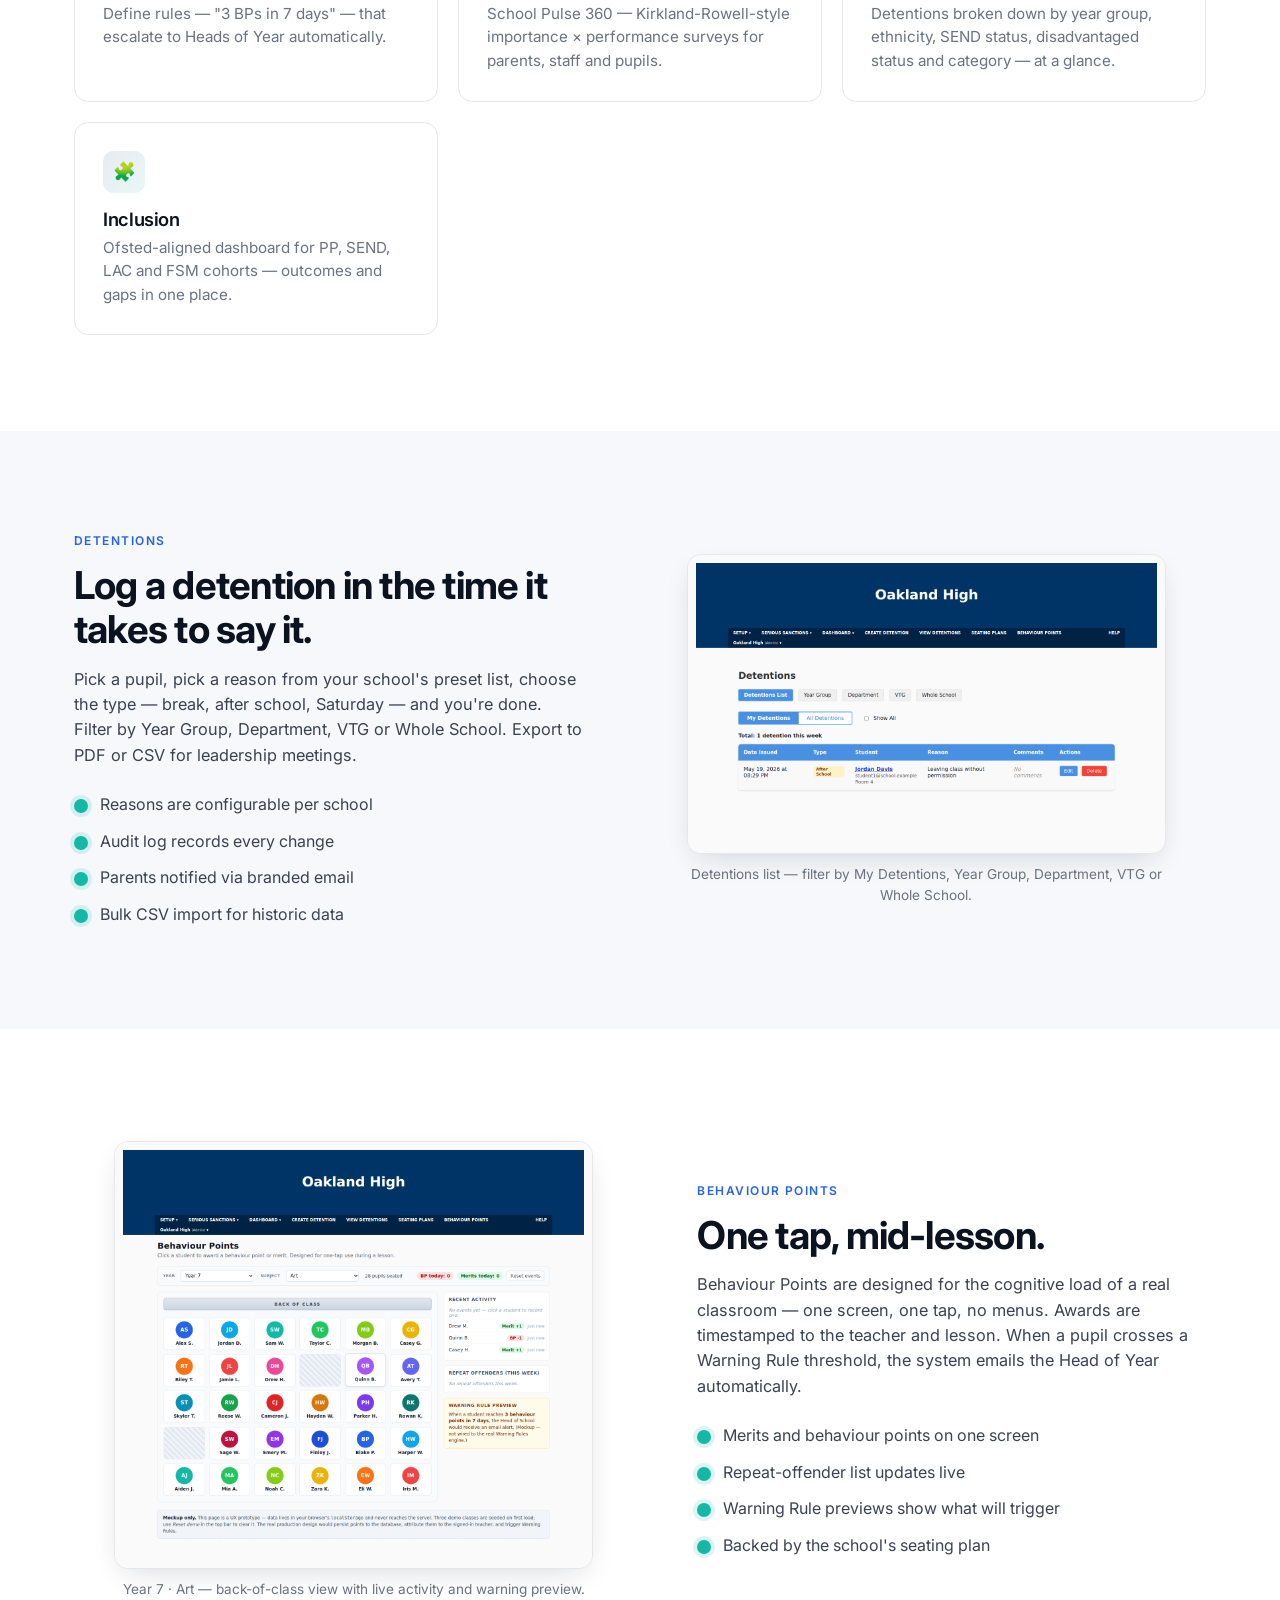
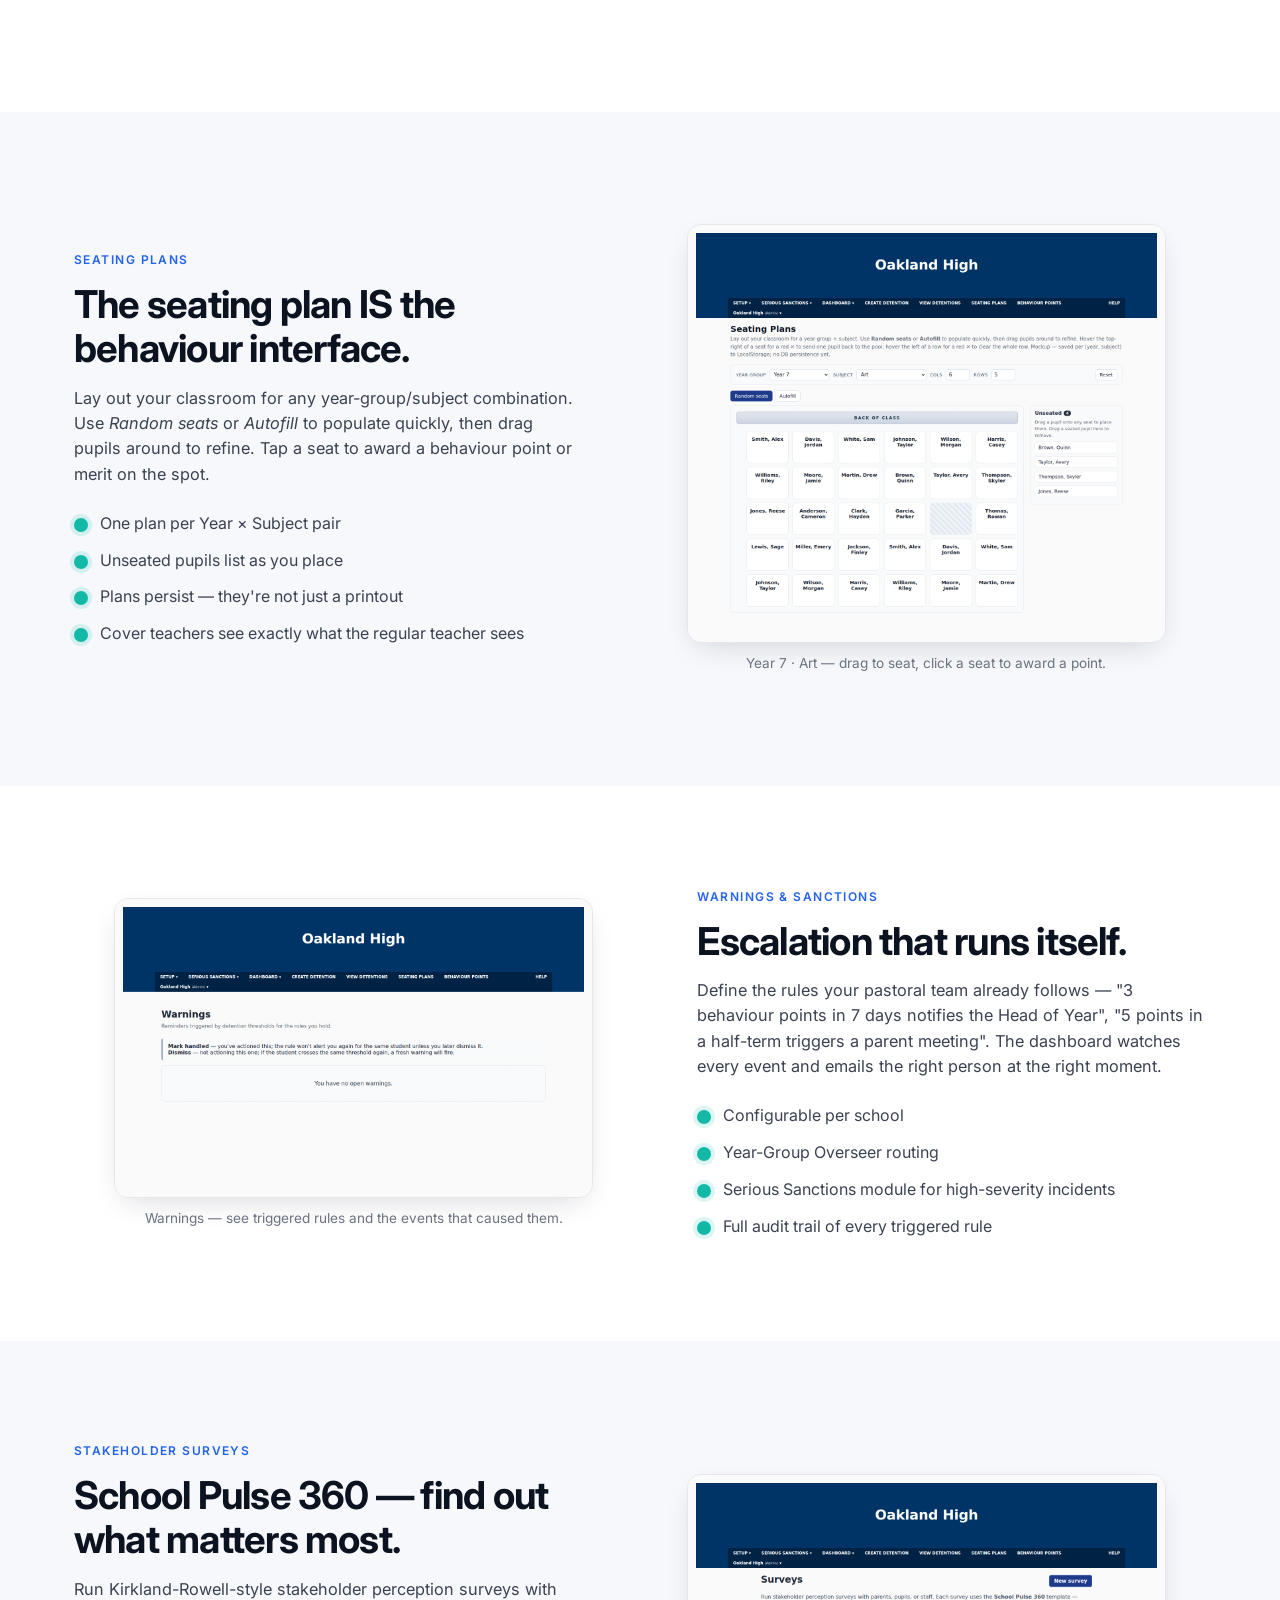
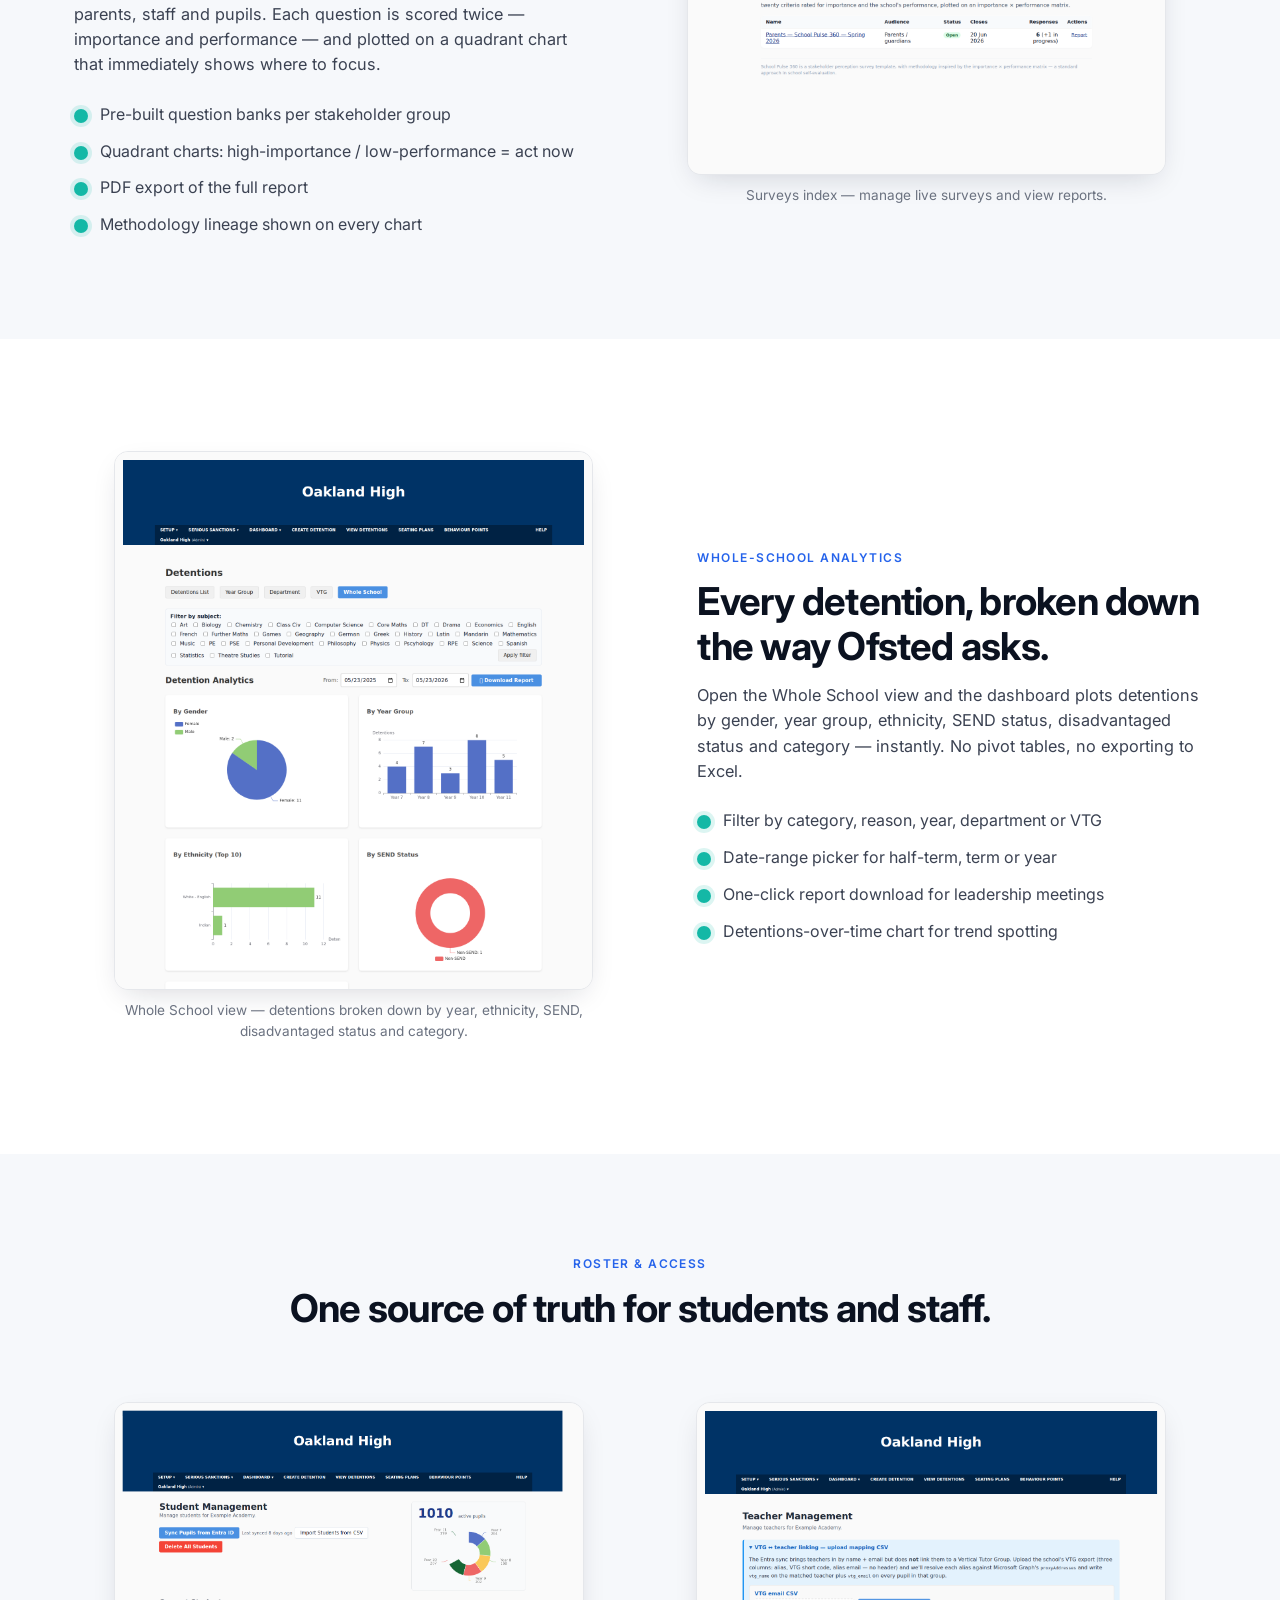
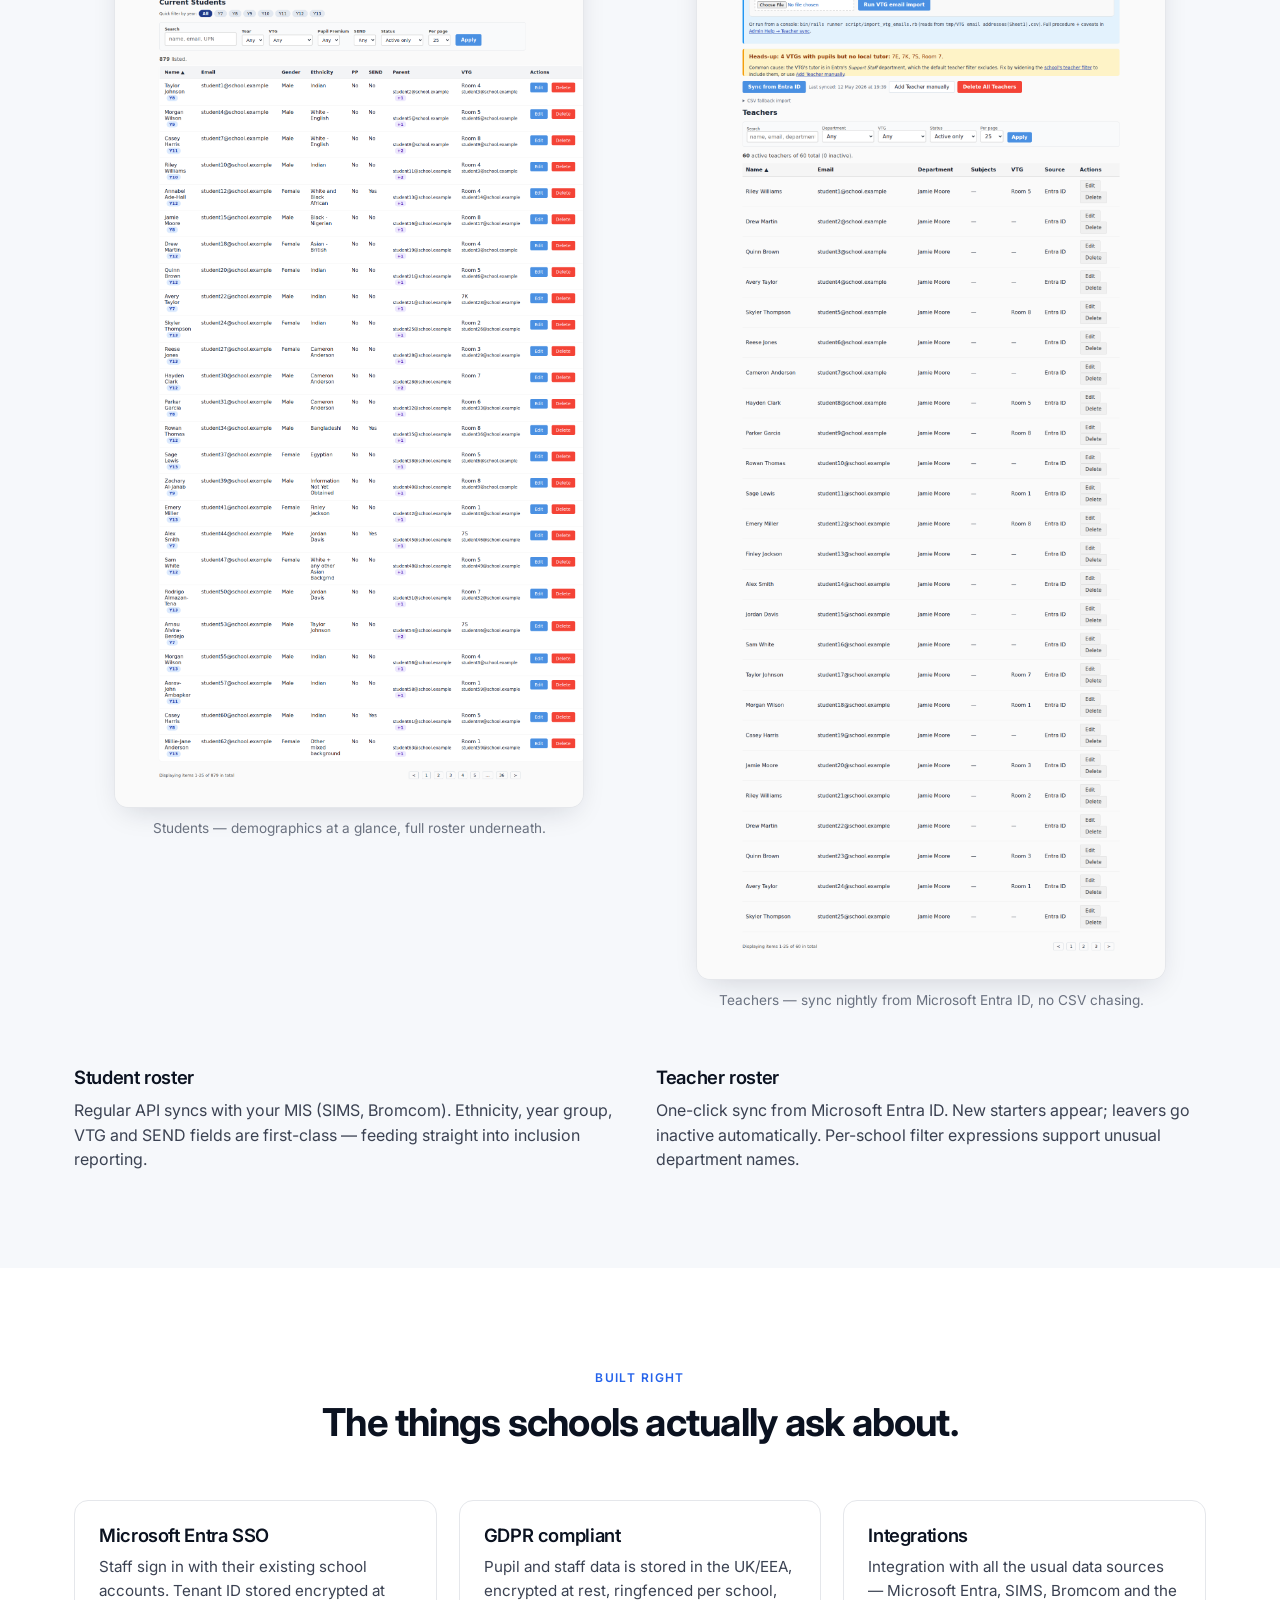
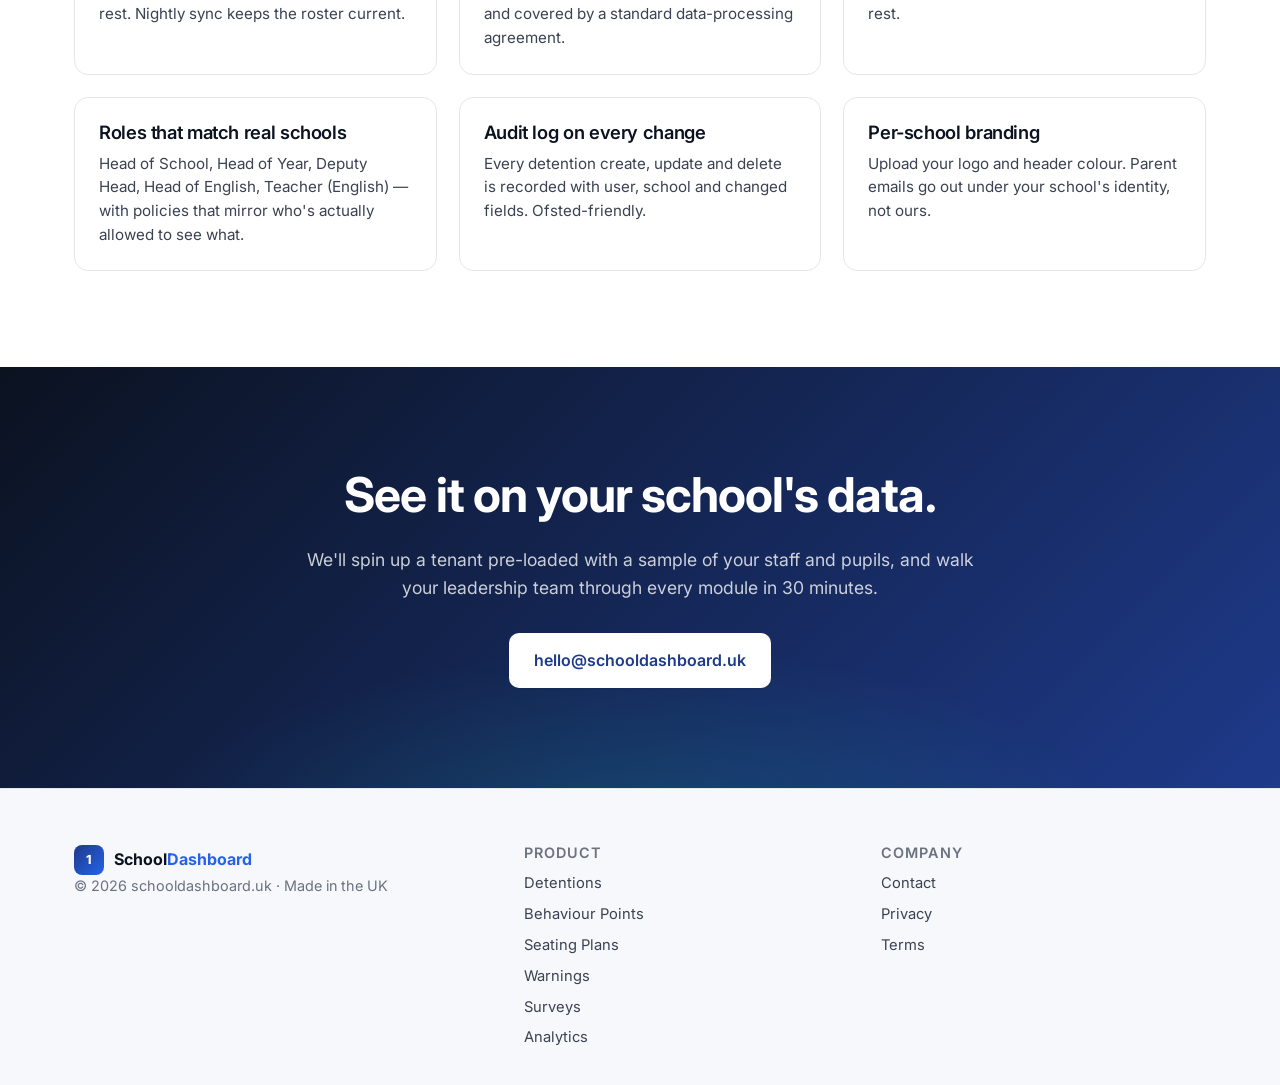
==== commit 741066a8: "Student roster: MIS via regular API sync (SIMS, Bromcom) Co-Authored-By: Claude Opus 4.7 <noreply@an" ====
--- a/index.html
+++ b/index.html
@@ -254,7 +254,7 @@
     <div class="duo-copy">
       <div>
         <h3>Student roster</h3>
-        <p>Import from your MIS via CSV. Ethnicity, year group, VTG and SEND fields are first-class — feeding straight into inclusion reporting.</p>
+        <p>Regular API syncs with your MIS (SIMS, Bromcom). Ethnicity, year group, VTG and SEND fields are first-class — feeding straight into inclusion reporting.</p>
       </div>
       <div>
         <h3>Teacher roster</h3>
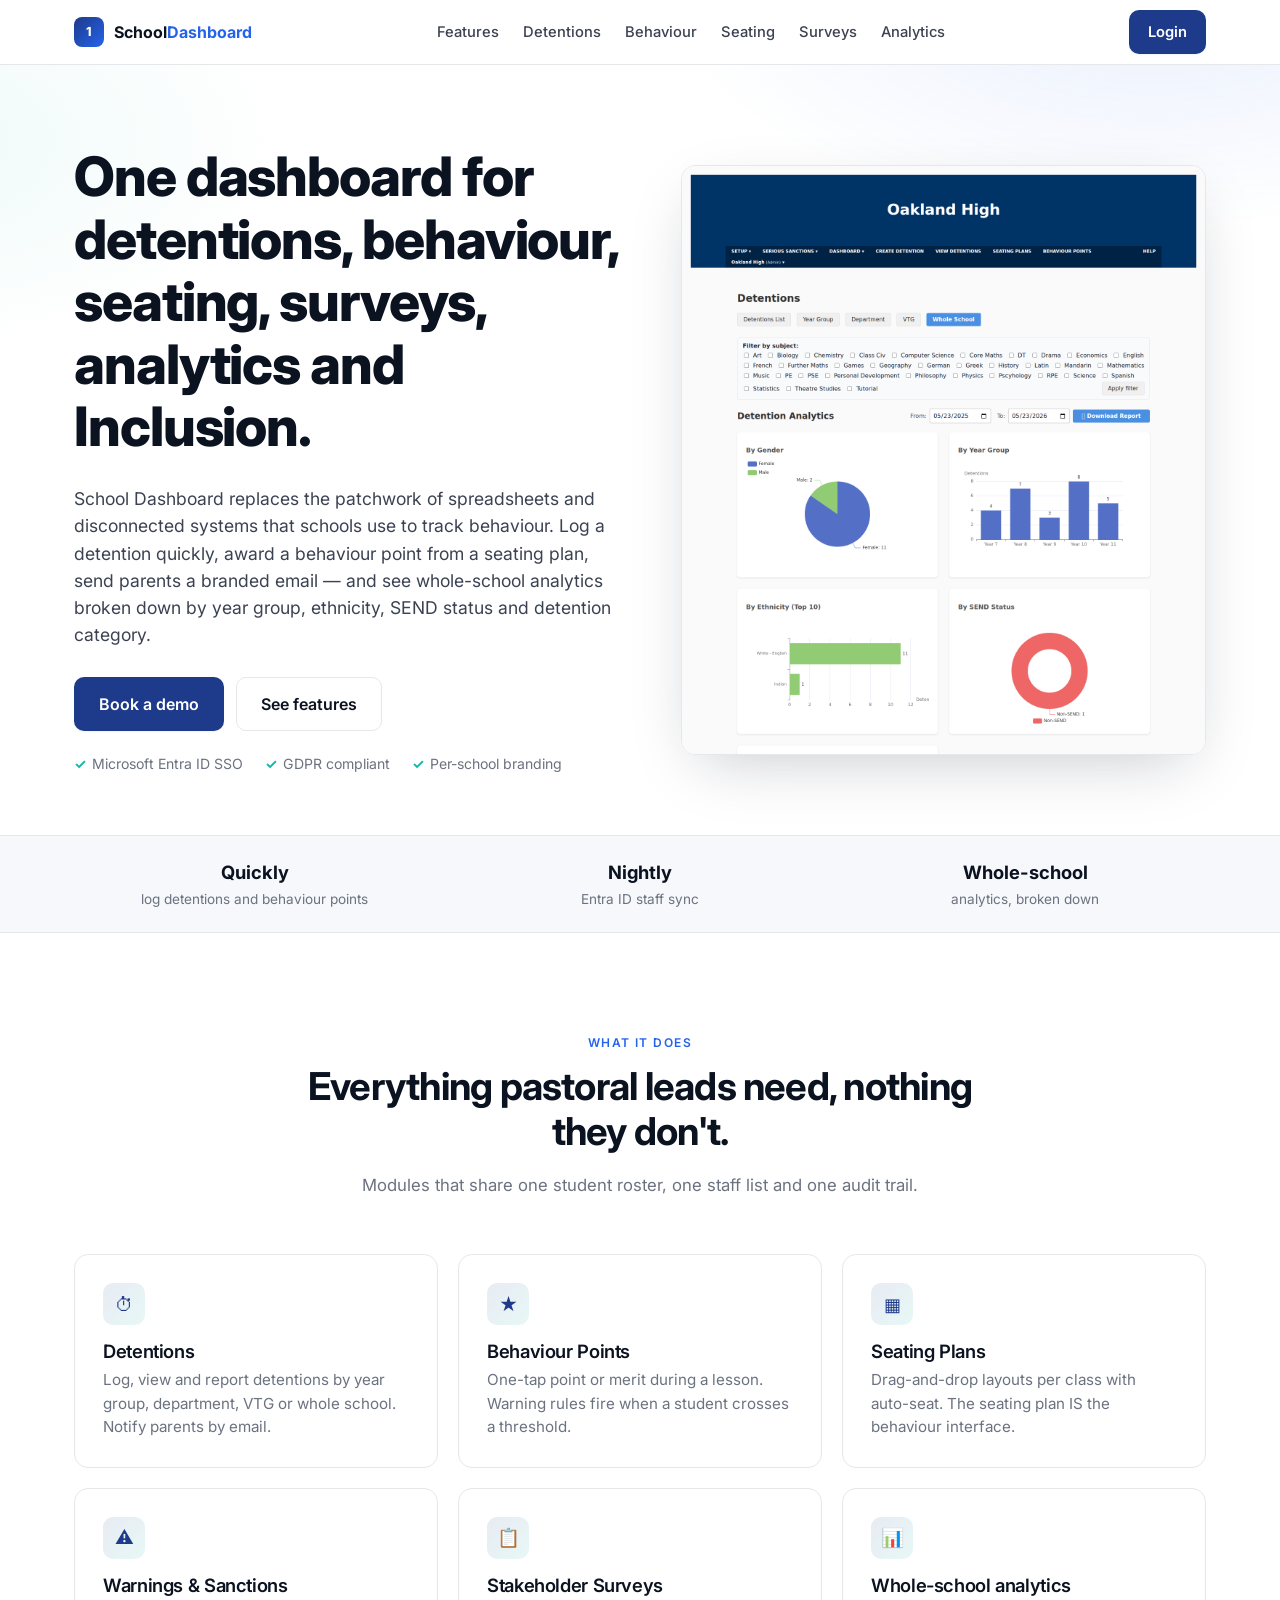
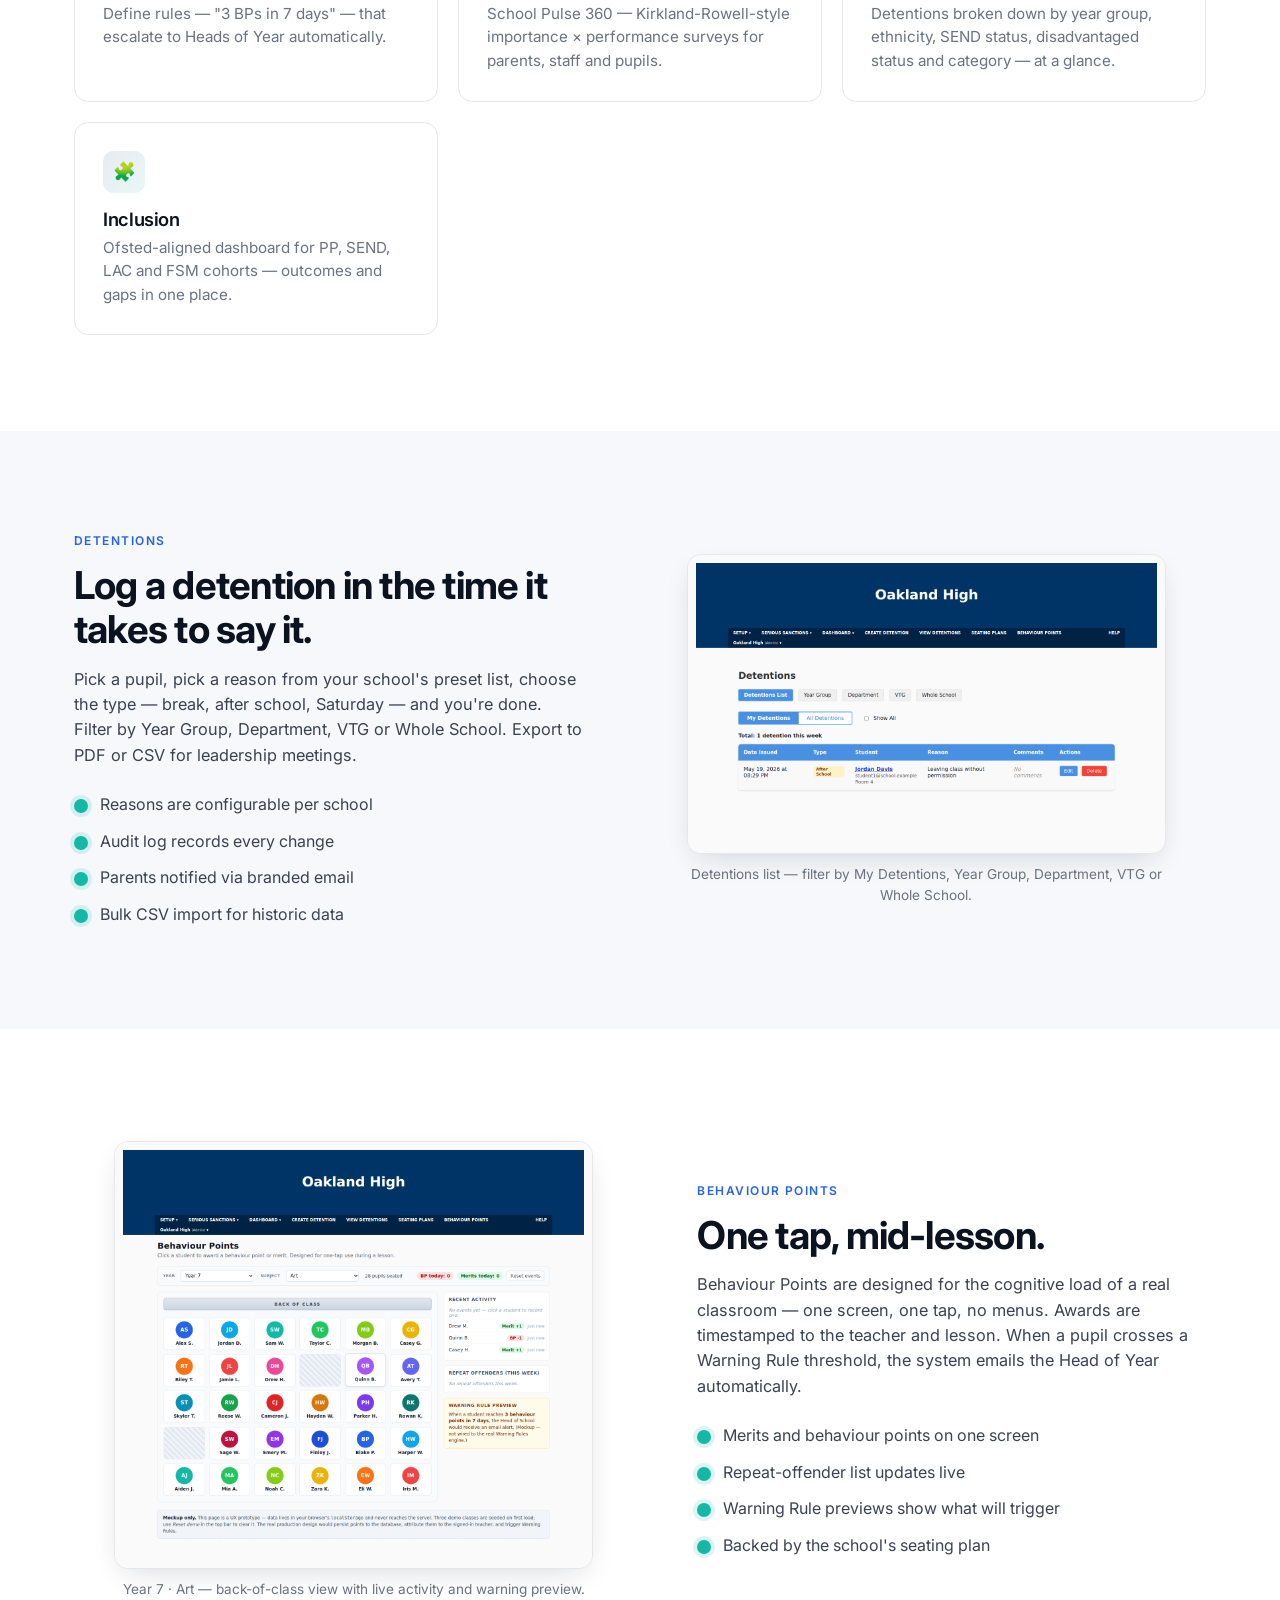
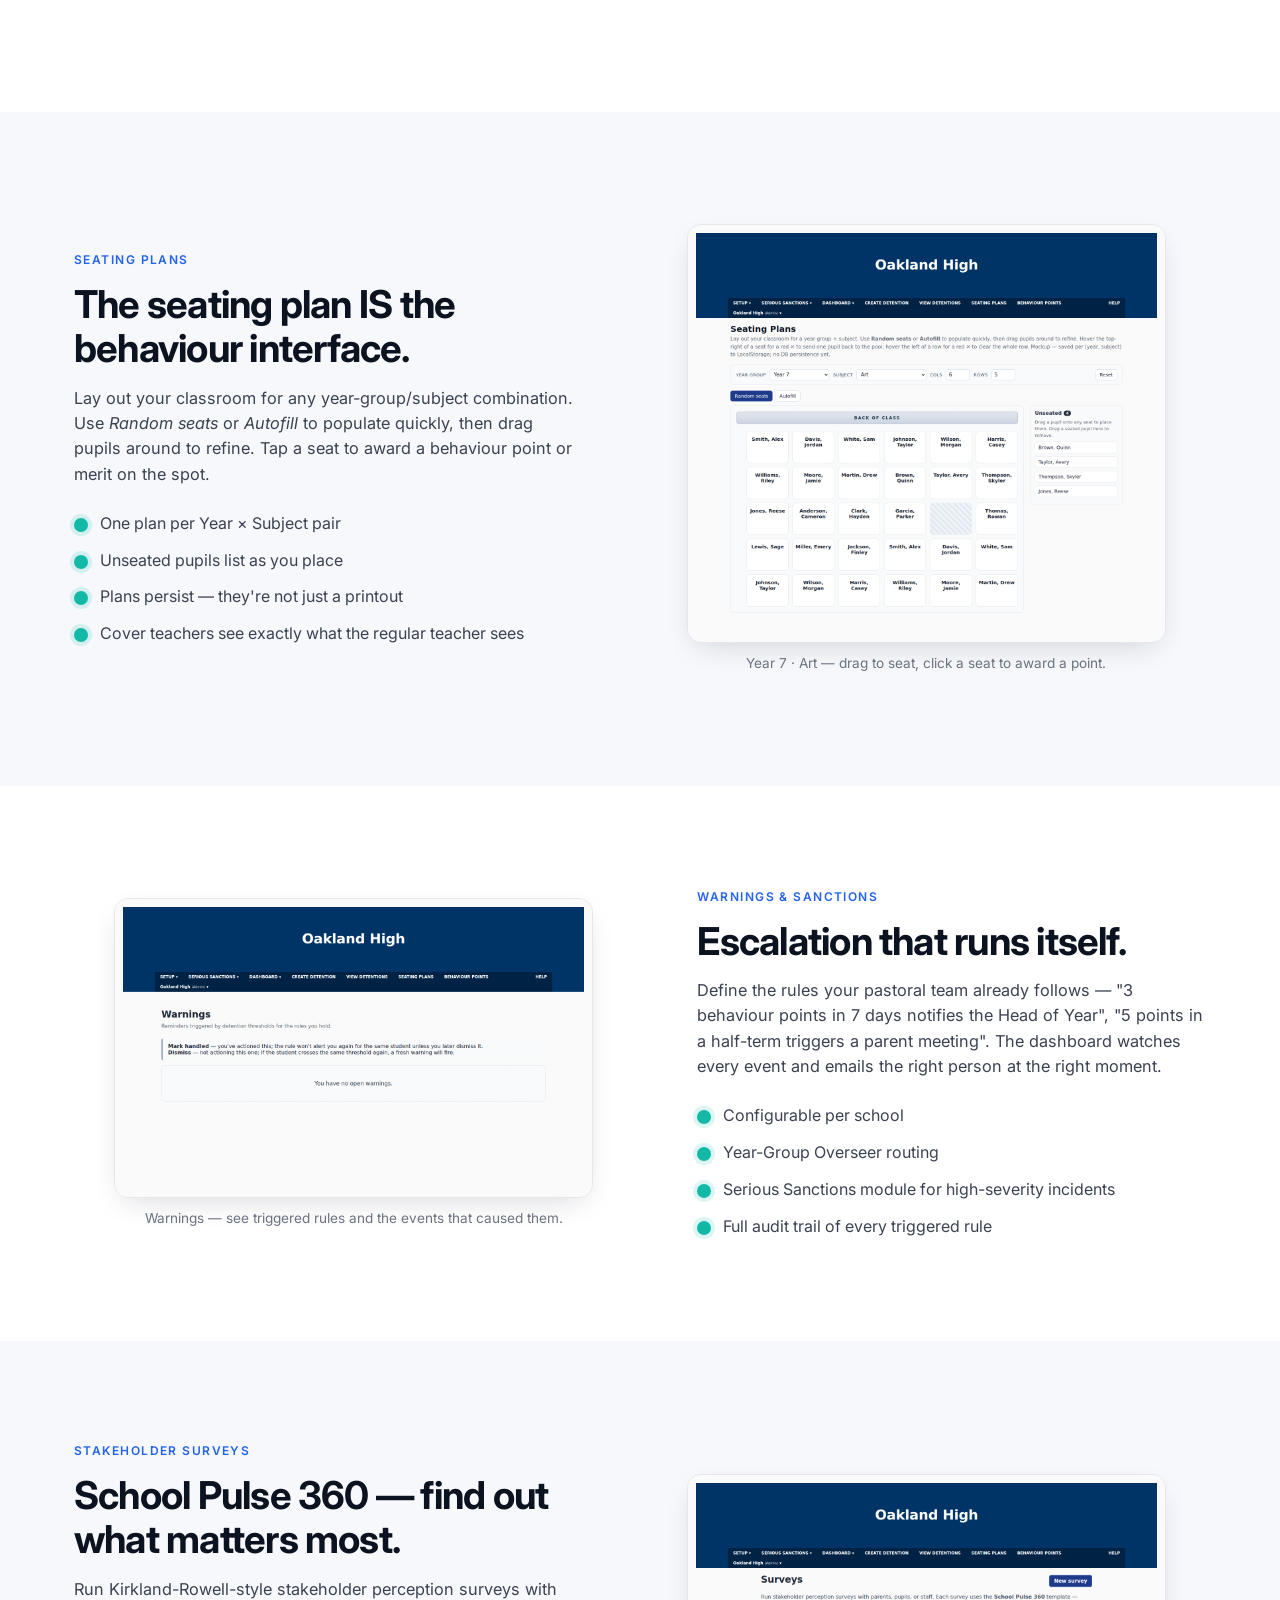
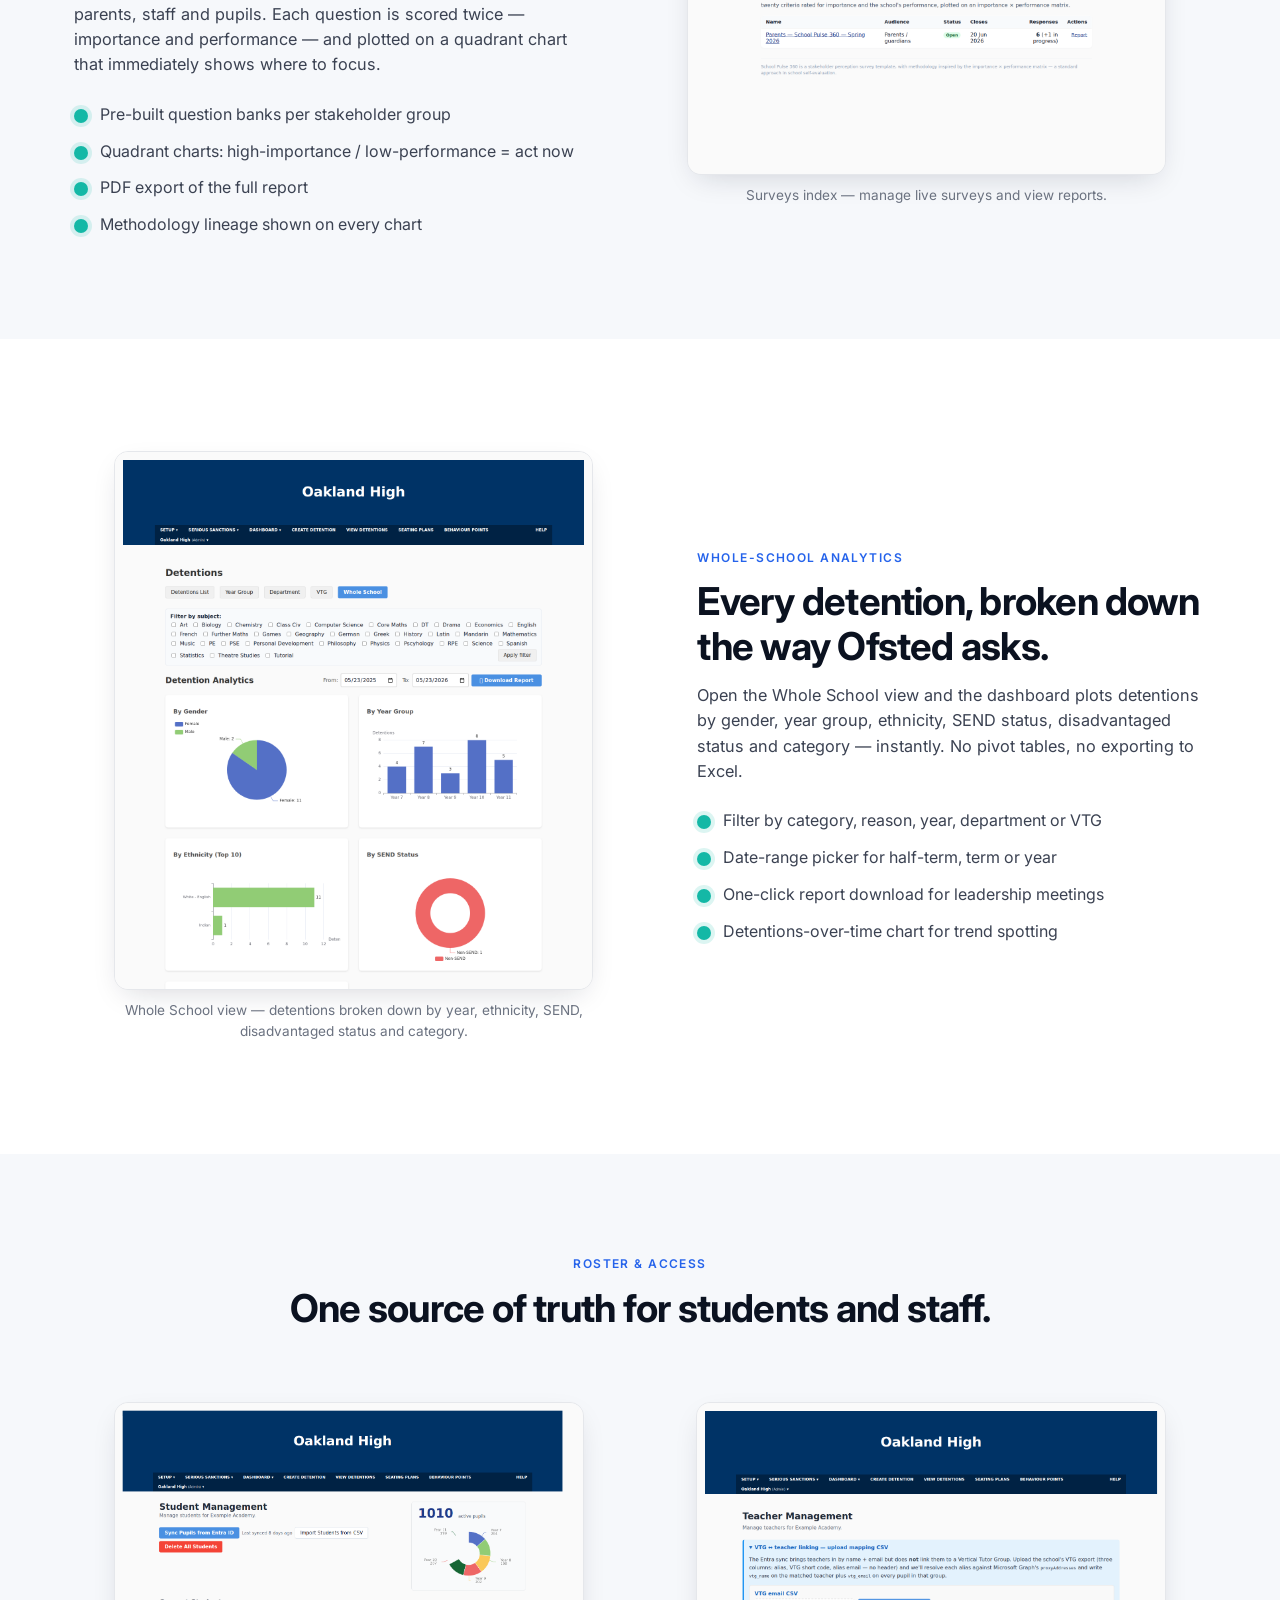
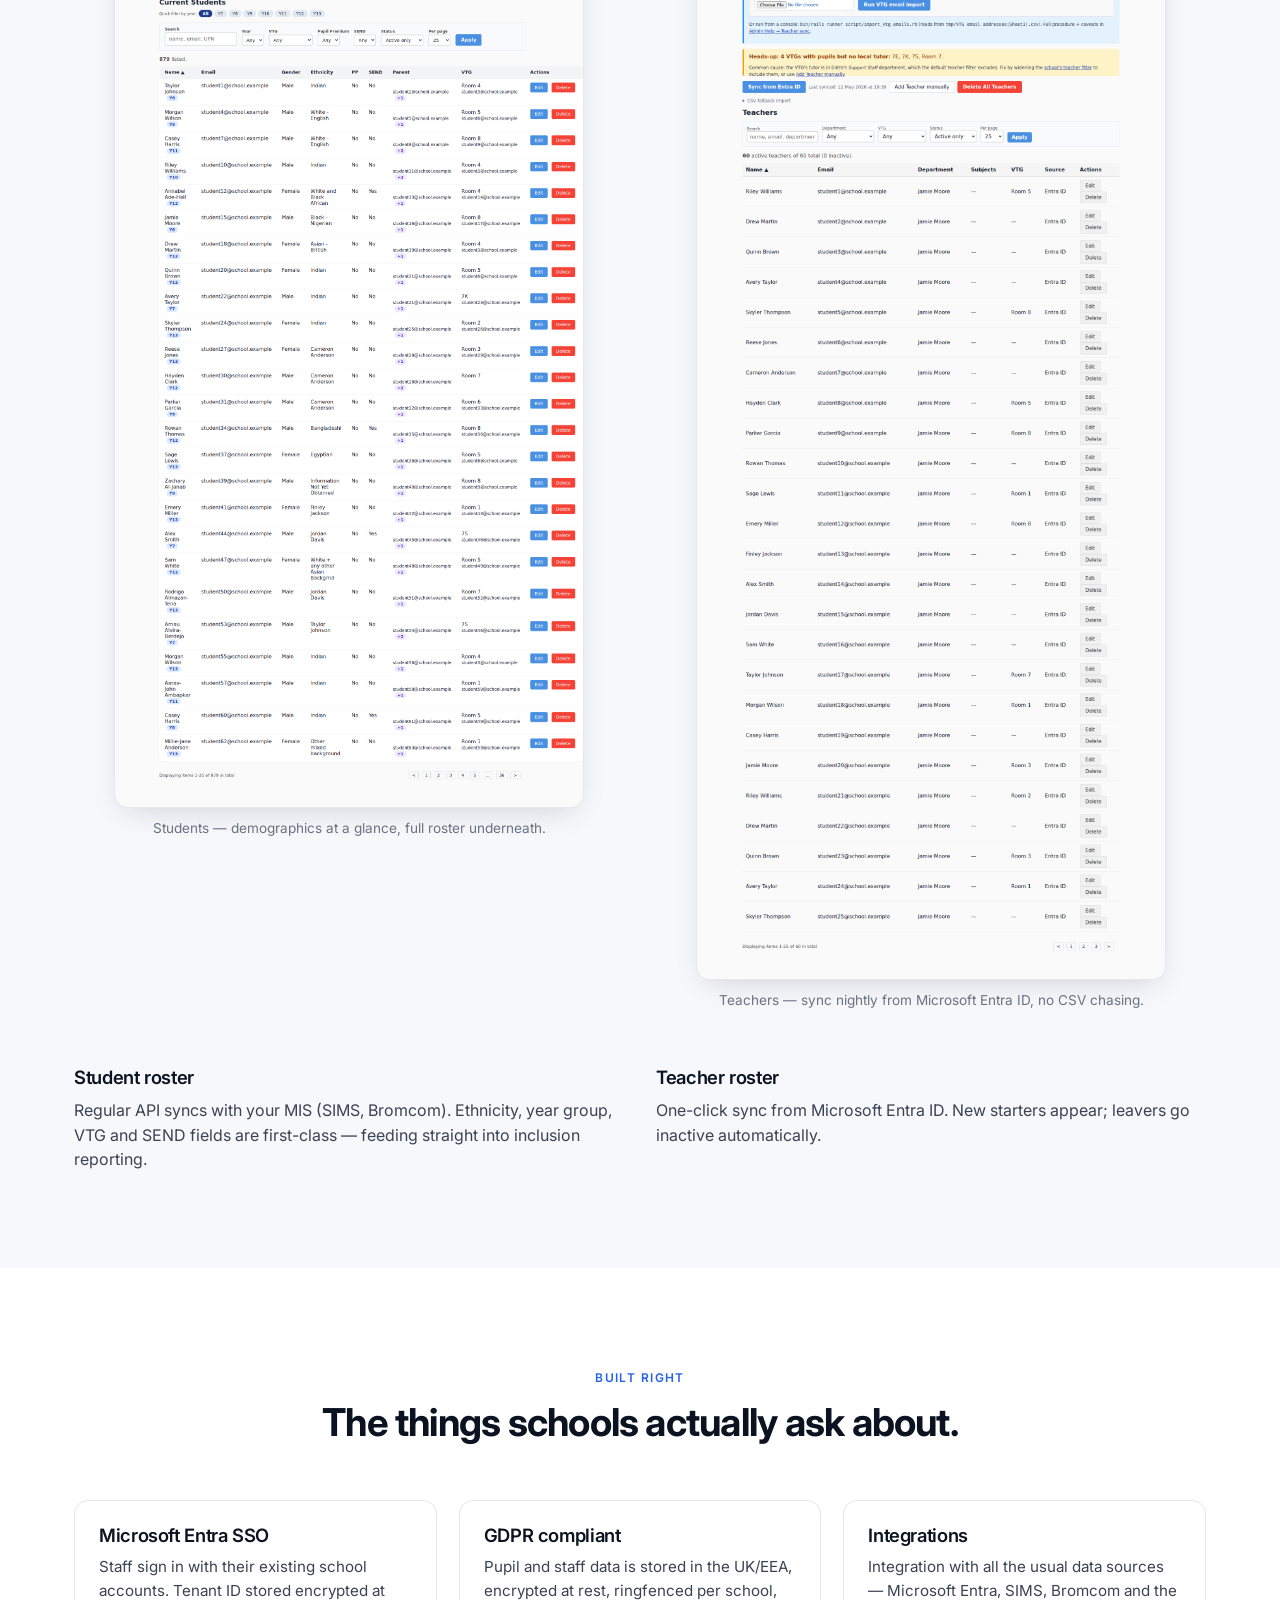
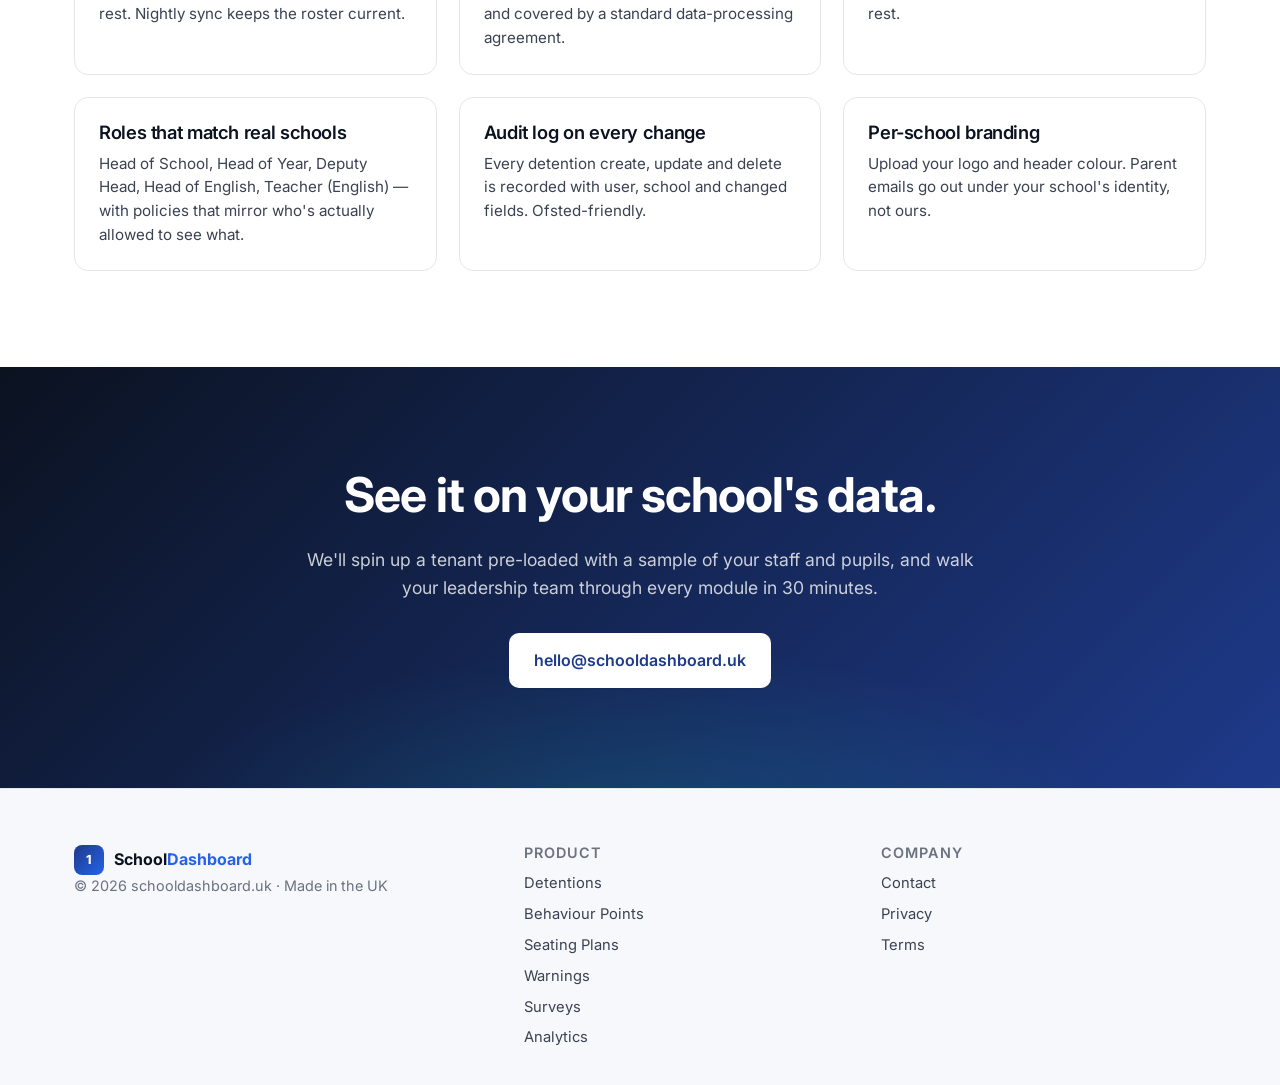
==== commit 5cd6742f: "Teacher roster: drop filter-expressions caveat Co-Authored-By: Claude Opus 4.7 <noreply@anthropic.co" ====
--- a/index.html
+++ b/index.html
@@ -258,7 +258,7 @@
       </div>
       <div>
         <h3>Teacher roster</h3>
-        <p>One-click sync from Microsoft Entra ID. New starters appear; leavers go inactive automatically. Per-school filter expressions support unusual department names.</p>
+        <p>One-click sync from Microsoft Entra ID. New starters appear; leavers go inactive automatically.</p>
       </div>
     </div>
   </div>
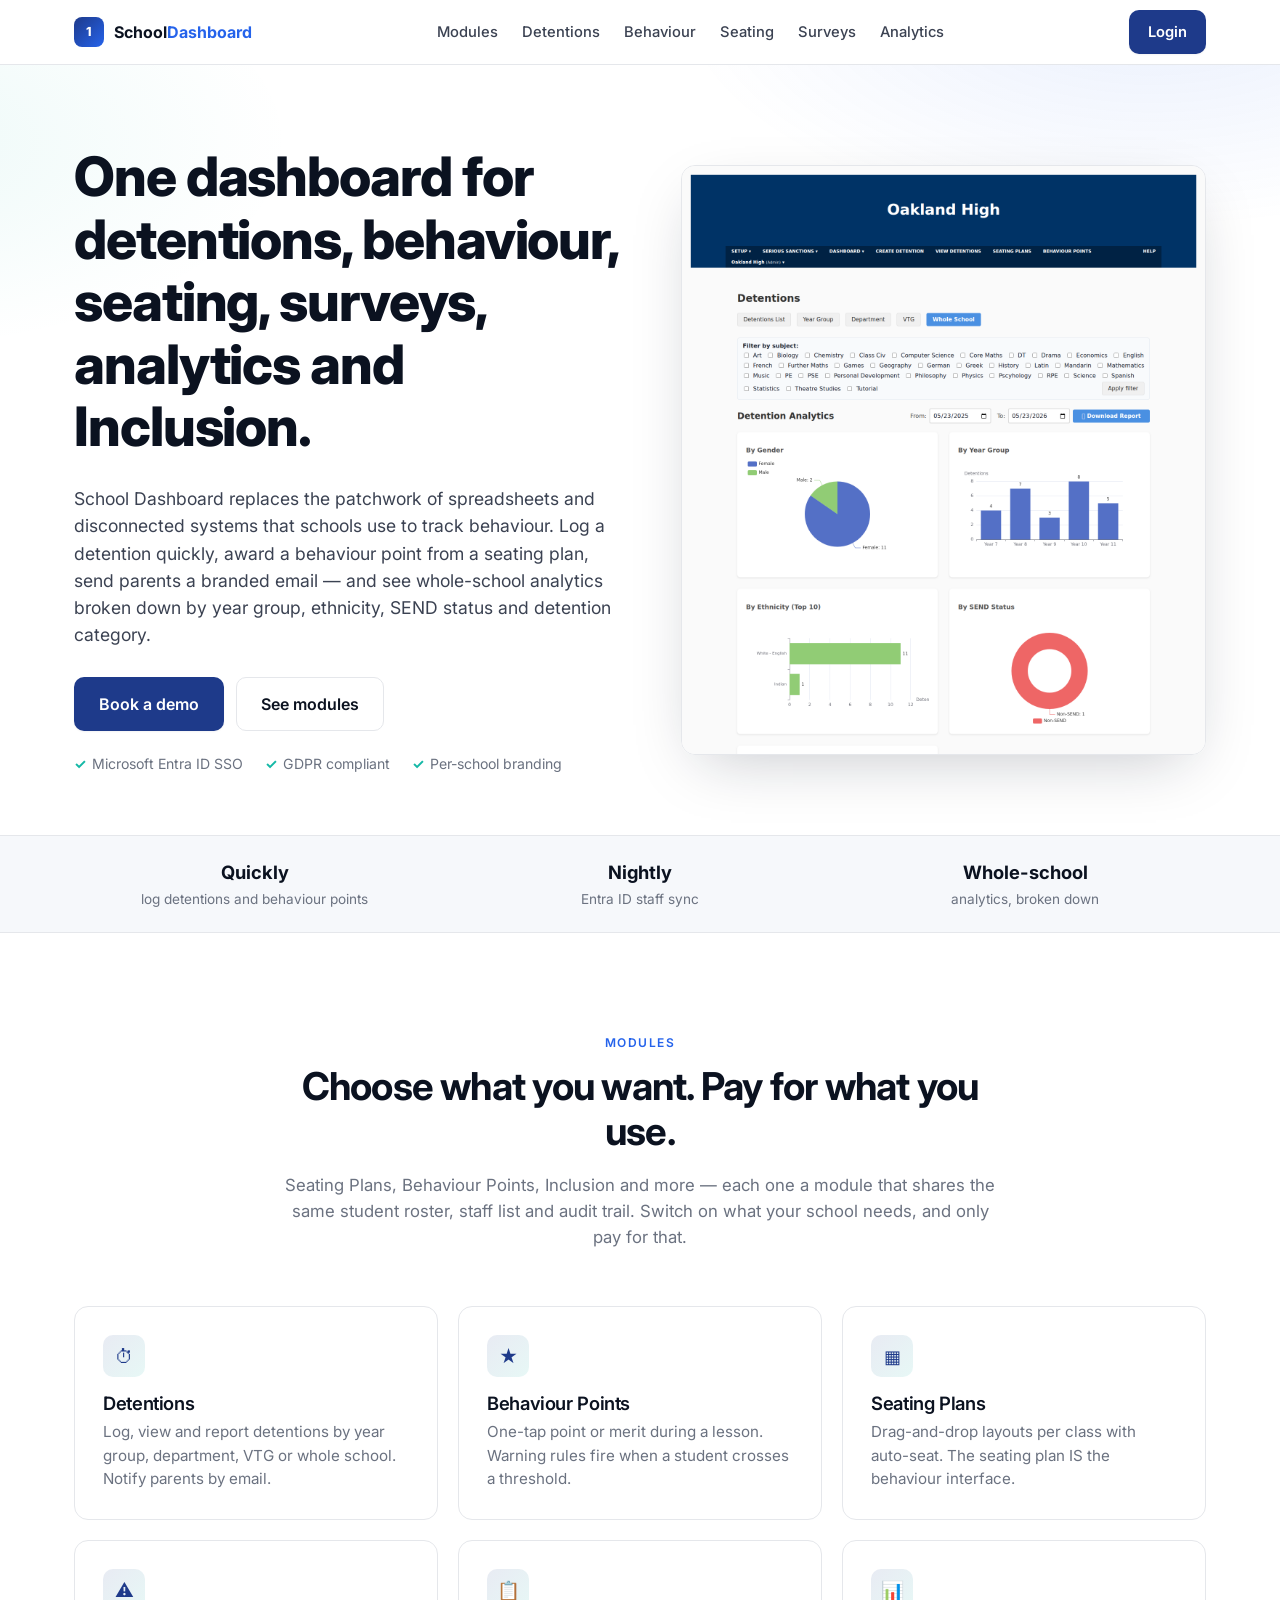
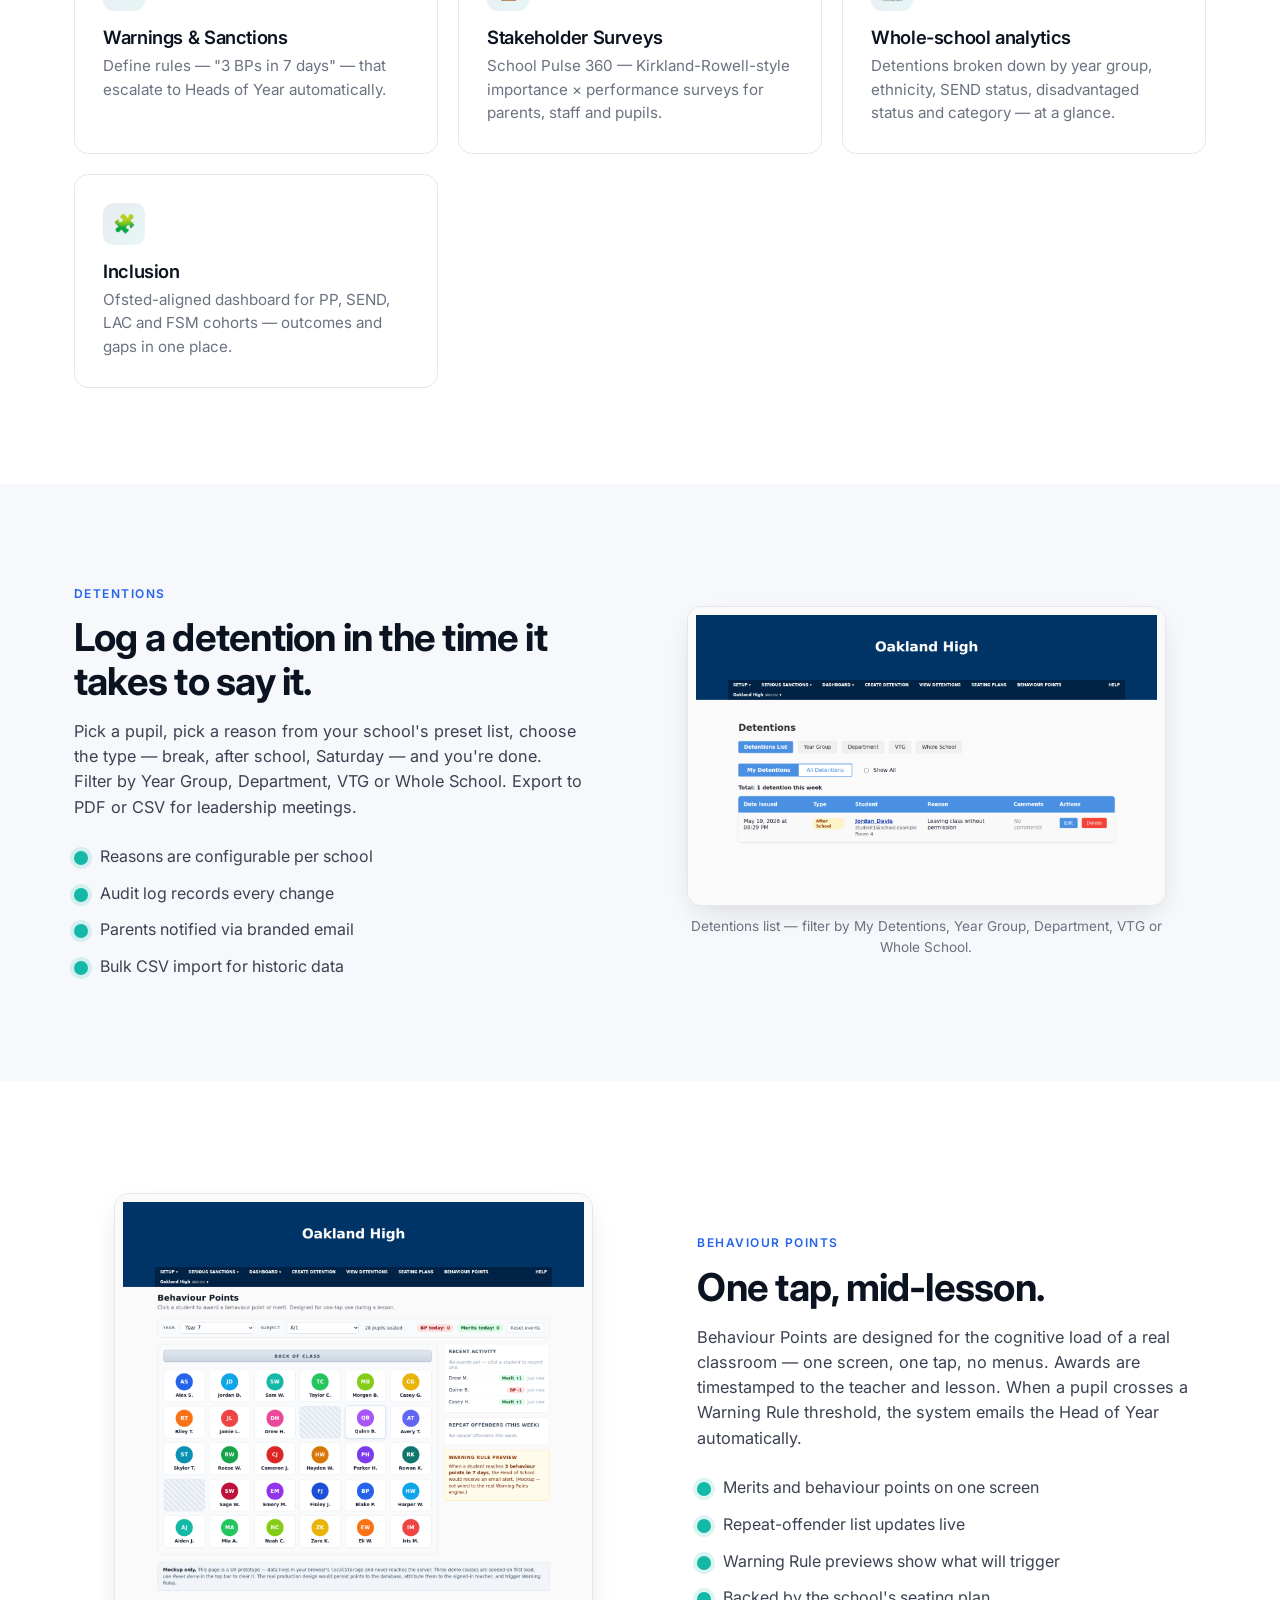
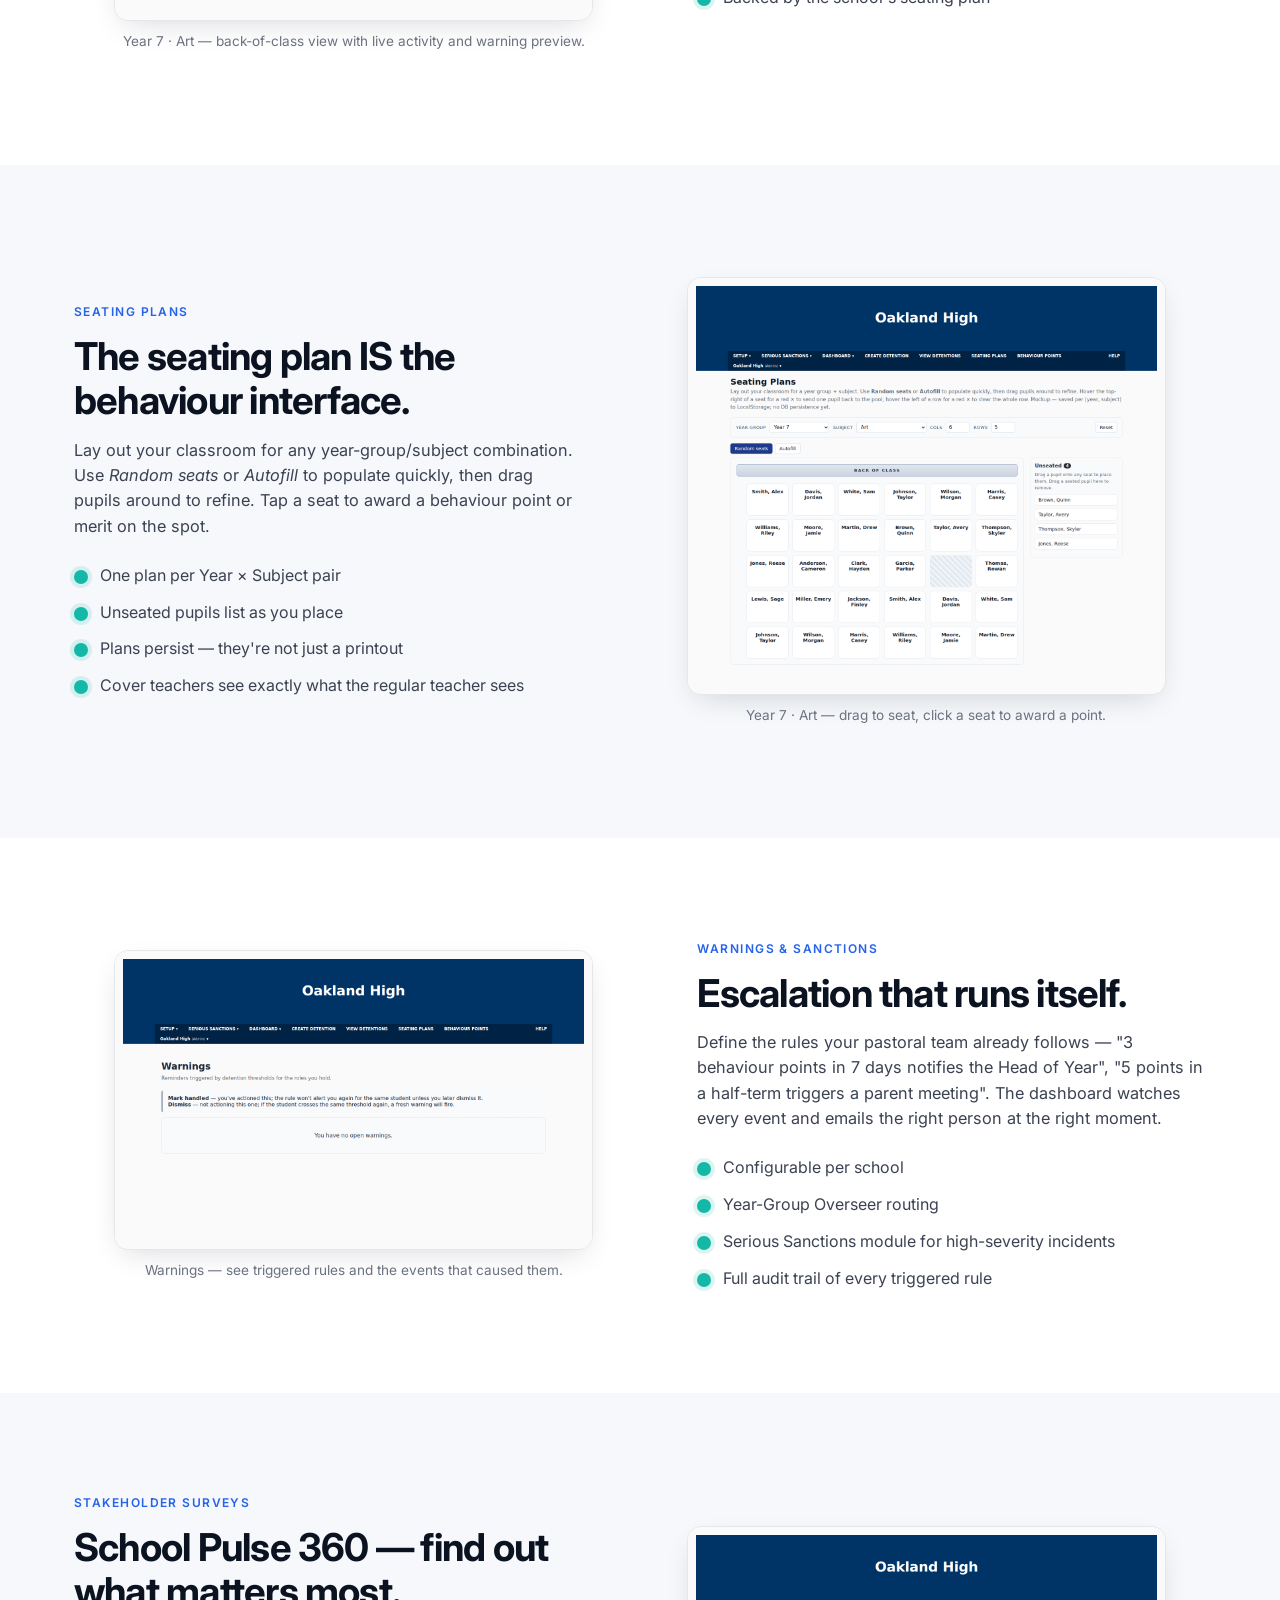
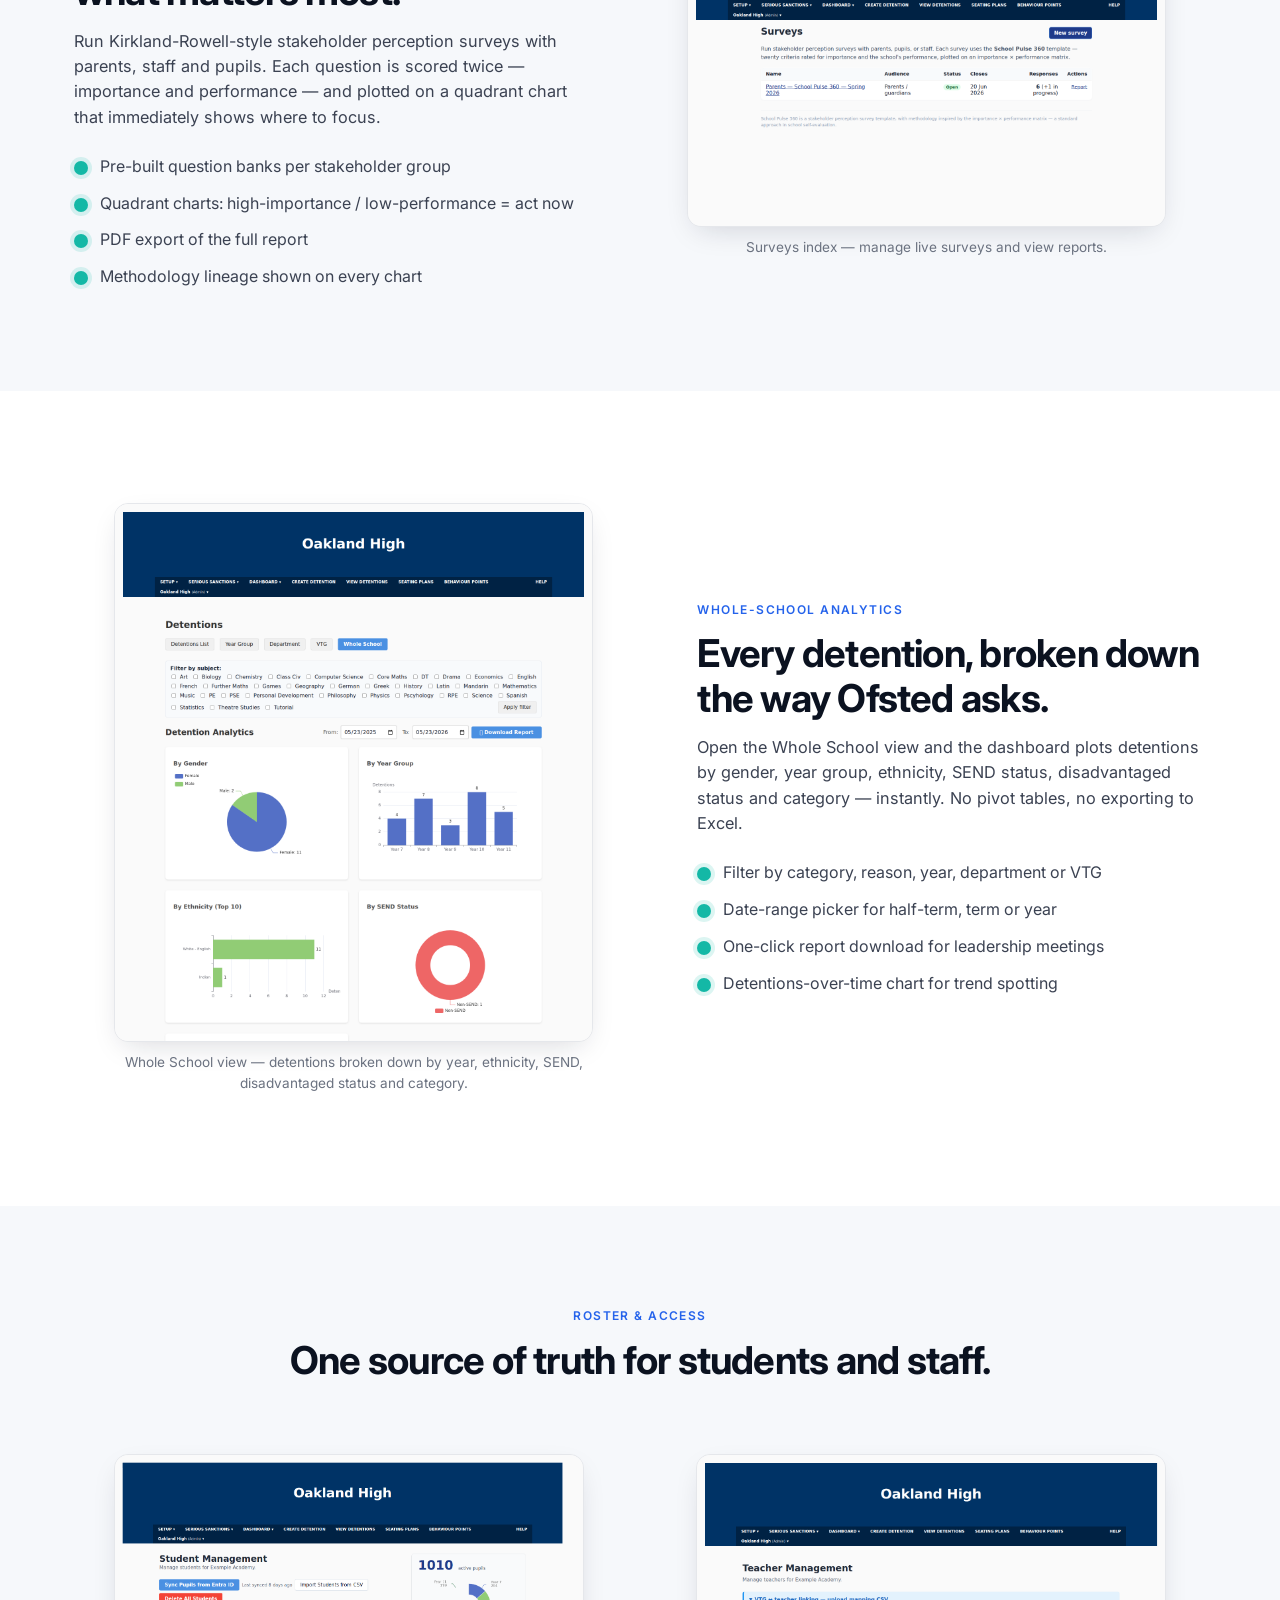
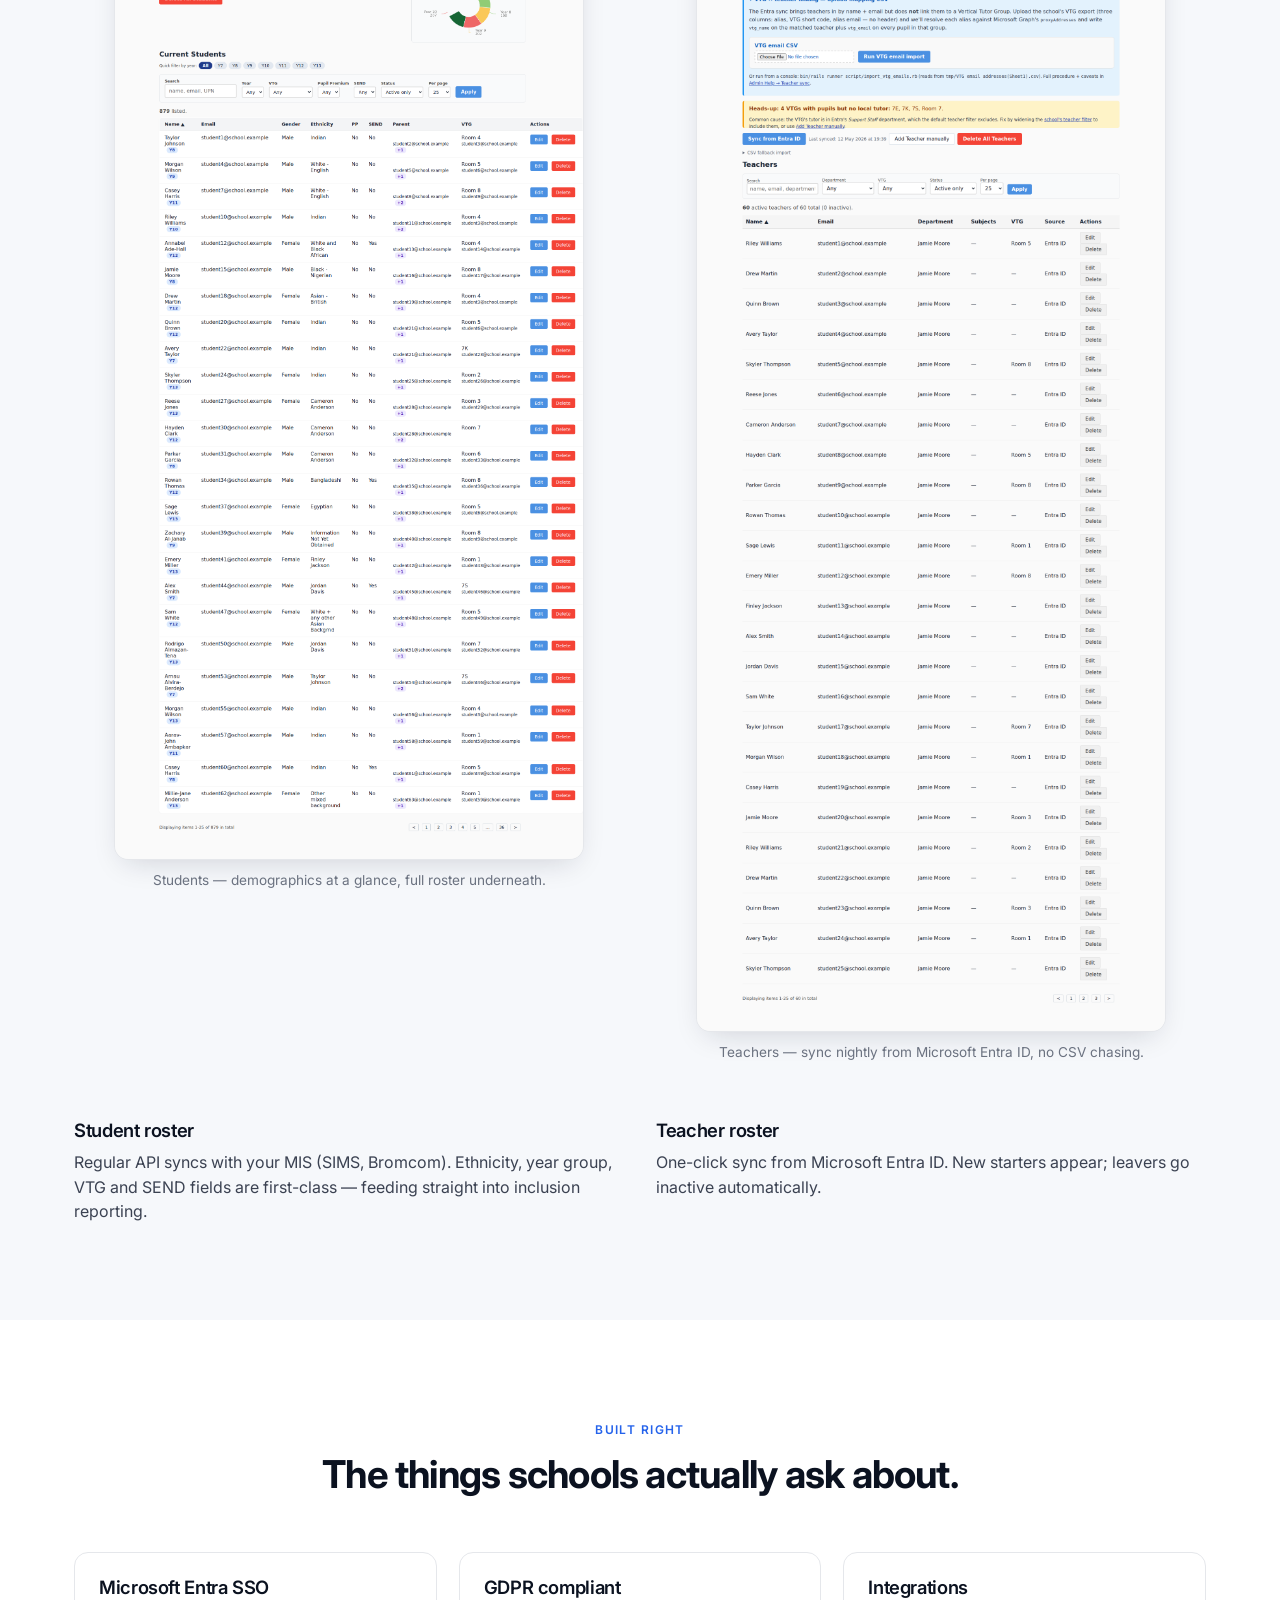
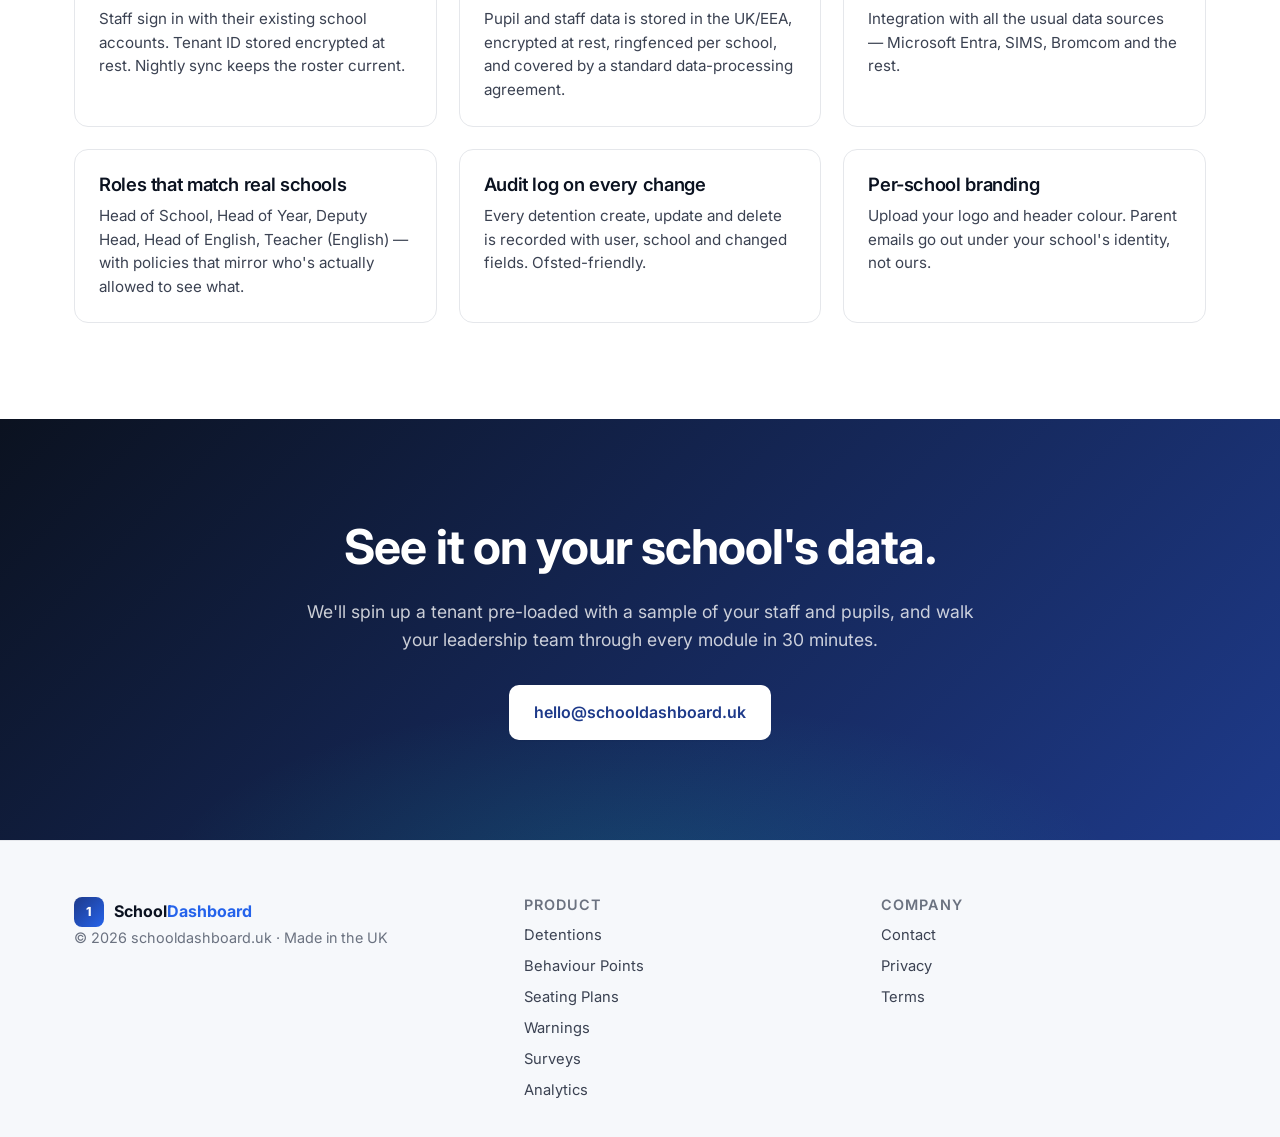
==== commit d0b2fa03: "Modules: lead section with 'Choose what you want. Pay for what you use.' Reframe the features sectio" ====
--- a/index.html
+++ b/index.html
@@ -19,7 +19,7 @@
       <span class="brand-name">School<span>Dashboard</span></span>
     </a>
     <nav class="primary-nav">
-      <a href="#features">Features</a>
+      <a href="#features">Modules</a>
       <a href="#detentions">Detentions</a>
       <a href="#behaviour">Behaviour</a>
       <a href="#seating">Seating</a>
@@ -43,7 +43,7 @@
       </p>
       <div class="hero-cta">
         <a href="#contact" class="btn btn-primary btn-lg">Book a demo</a>
-        <a href="#features" class="btn btn-ghost btn-lg">See features</a>
+        <a href="#features" class="btn btn-ghost btn-lg">See modules</a>
       </div>
       <ul class="hero-trust">
         <li>Microsoft Entra ID SSO</li>
@@ -70,9 +70,9 @@
 <section id="features" class="section">
   <div class="container">
     <header class="section-head">
-      <span class="eyebrow">What it does</span>
-      <h2>Everything pastoral leads need, nothing they don't.</h2>
-      <p>Modules that share one student roster, one staff list and one audit trail.</p>
+      <span class="eyebrow">Modules</span>
+      <h2>Choose what you want. Pay for what you use.</h2>
+      <p>Seating Plans, Behaviour Points, Inclusion and more — each one a module that shares the same student roster, staff list and audit trail. Switch on what your school needs, and only pay for that.</p>
     </header>
 
     <div class="feature-grid">
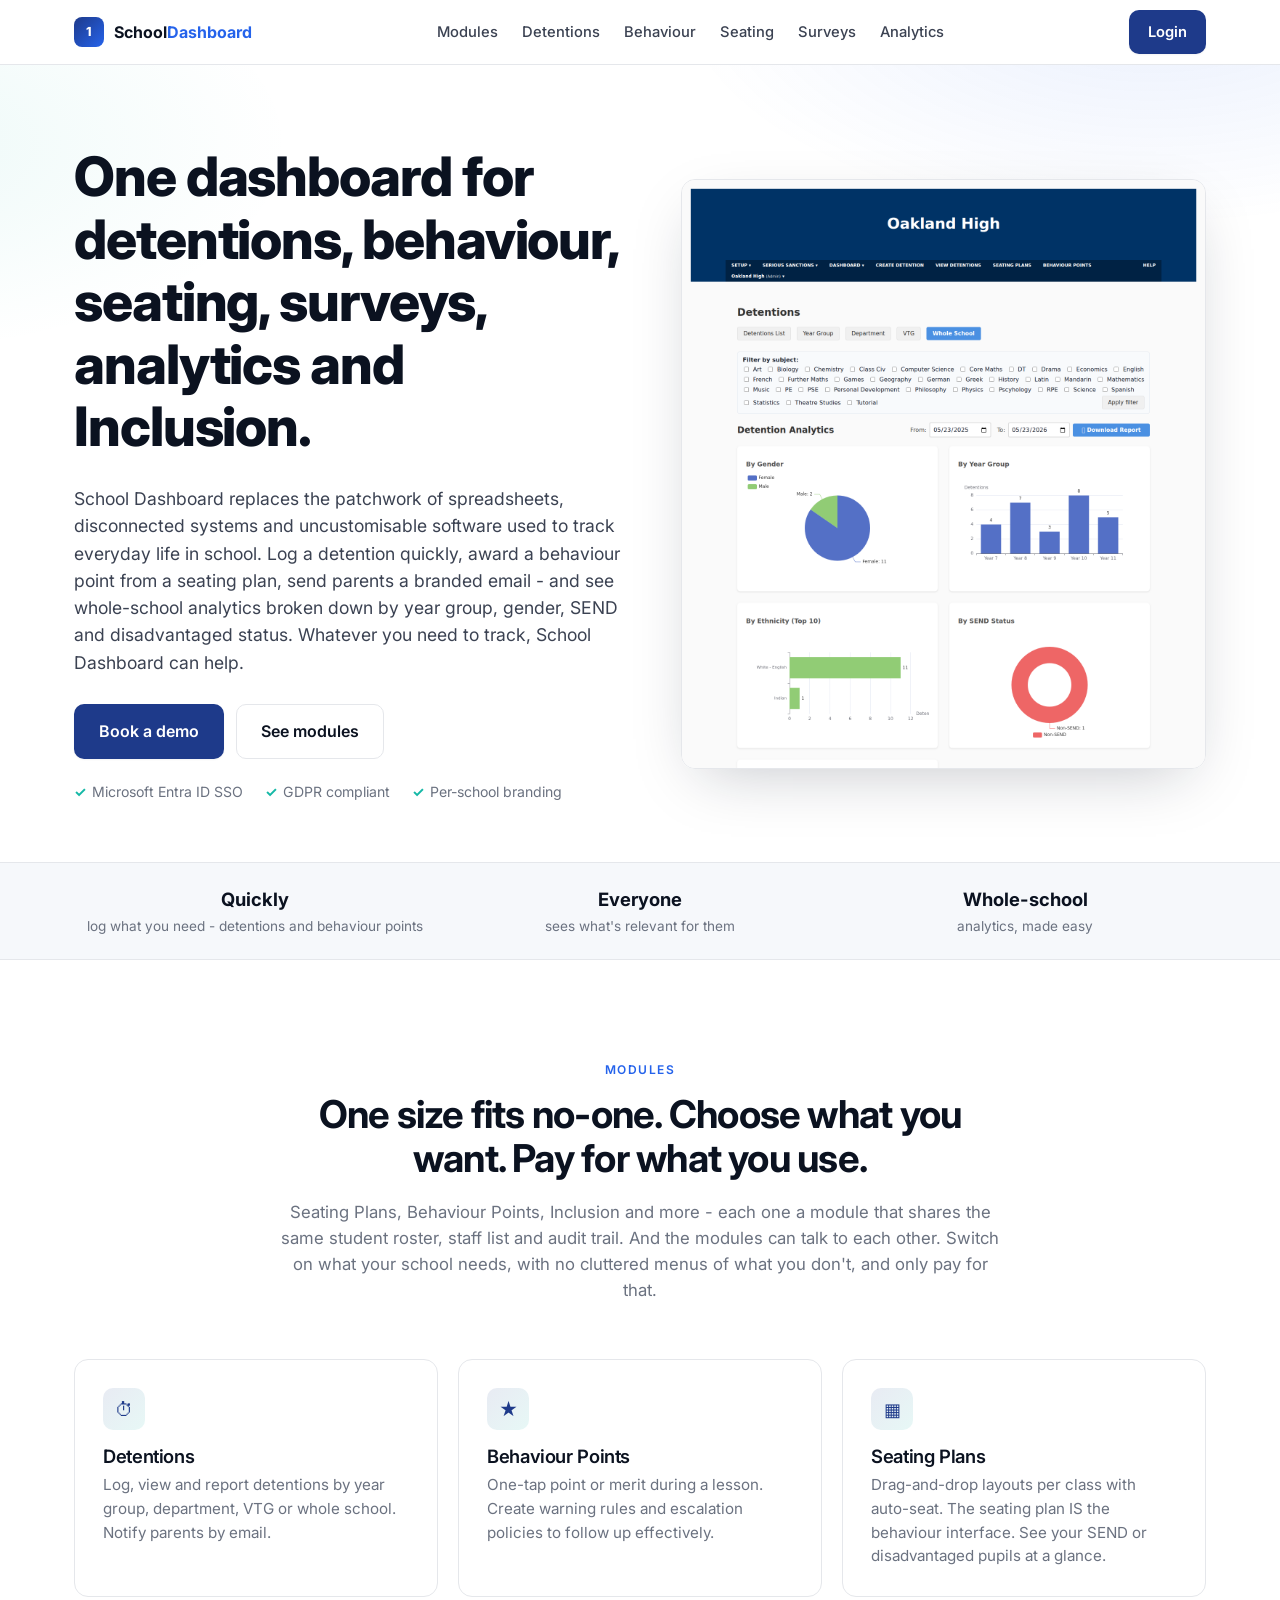
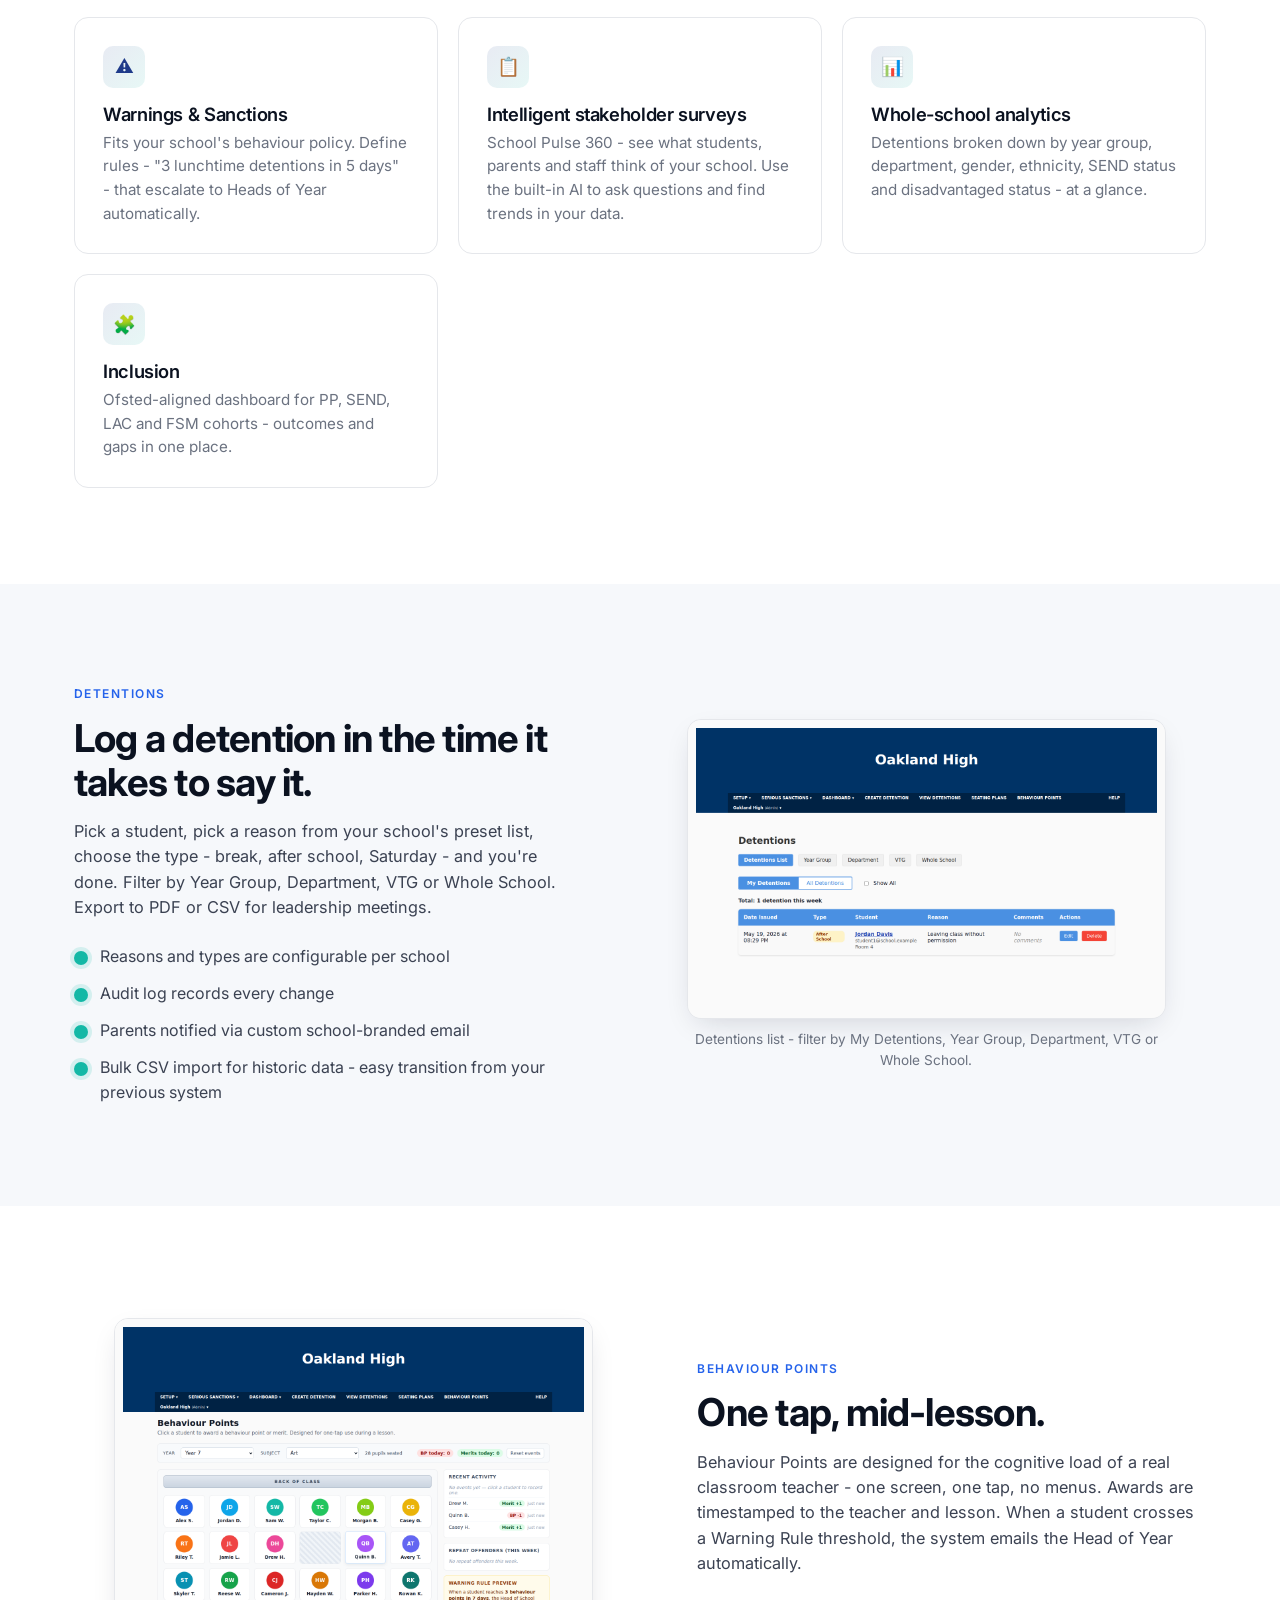
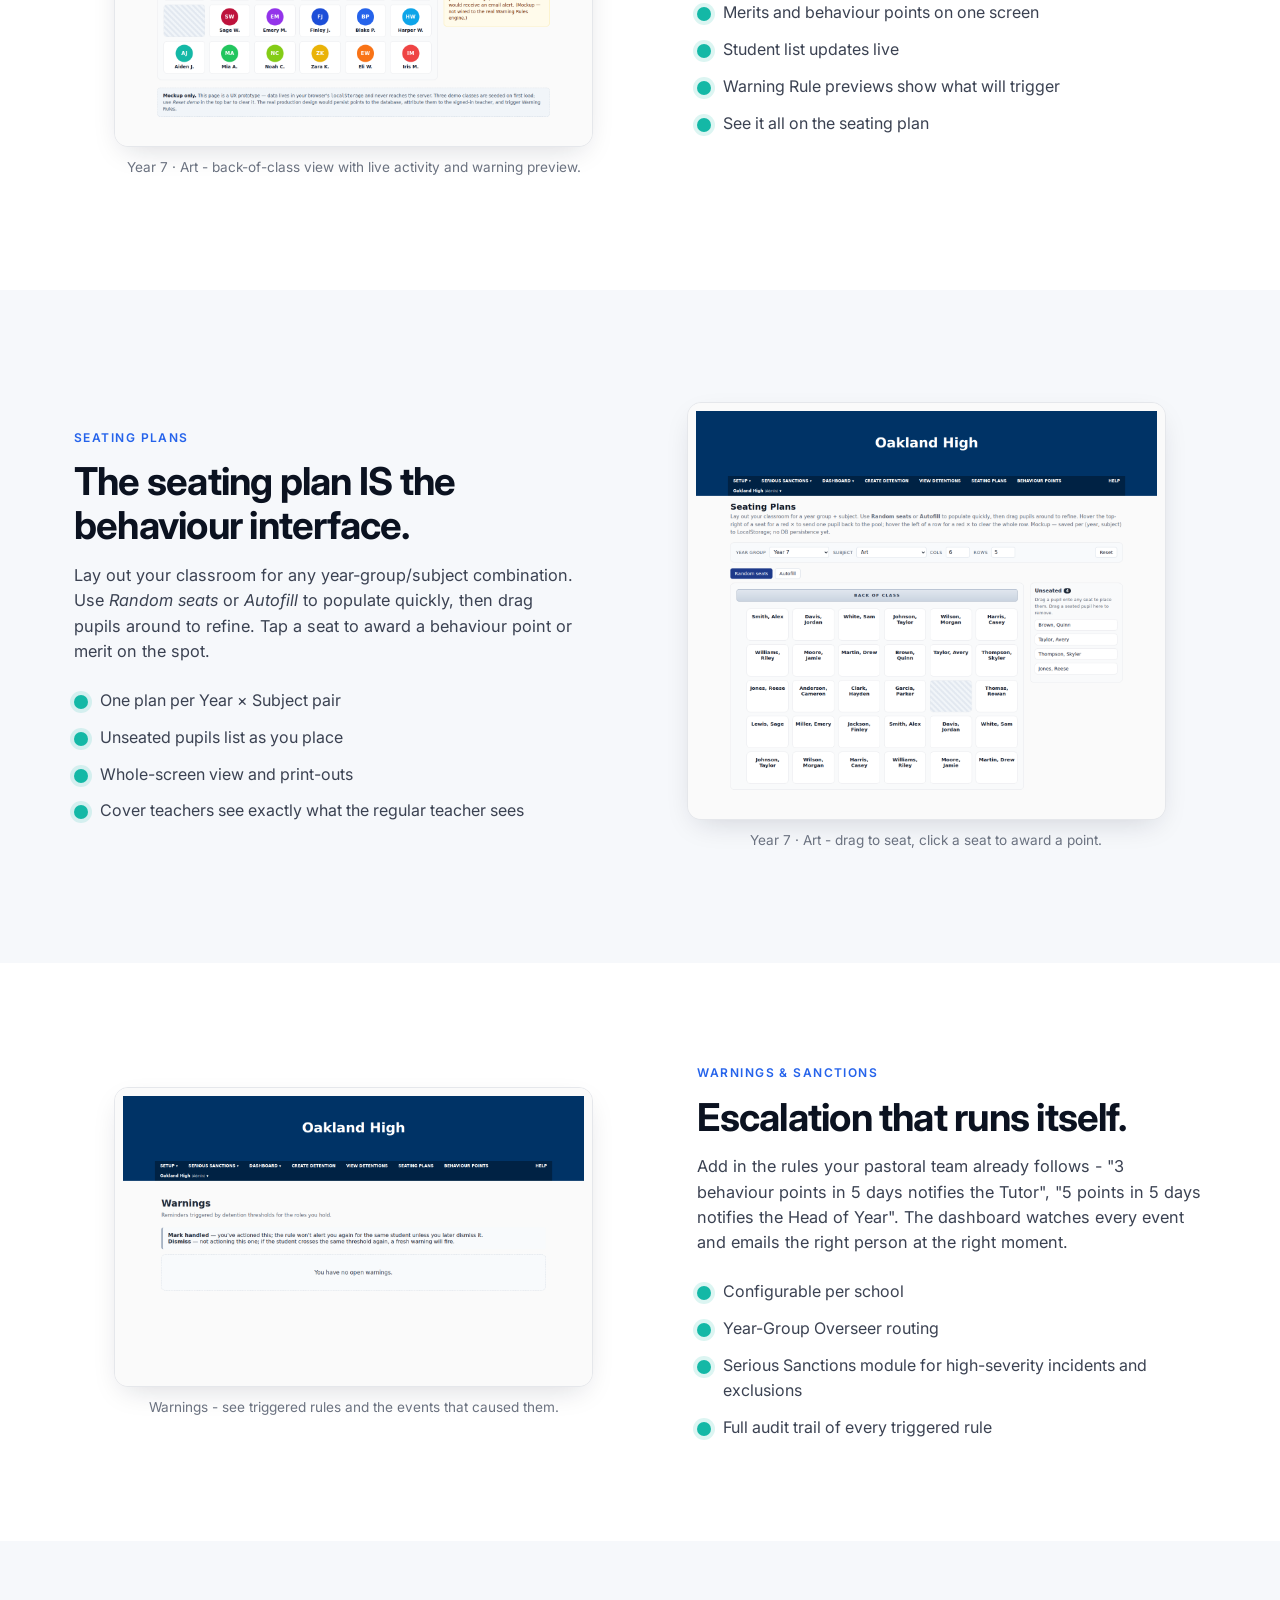
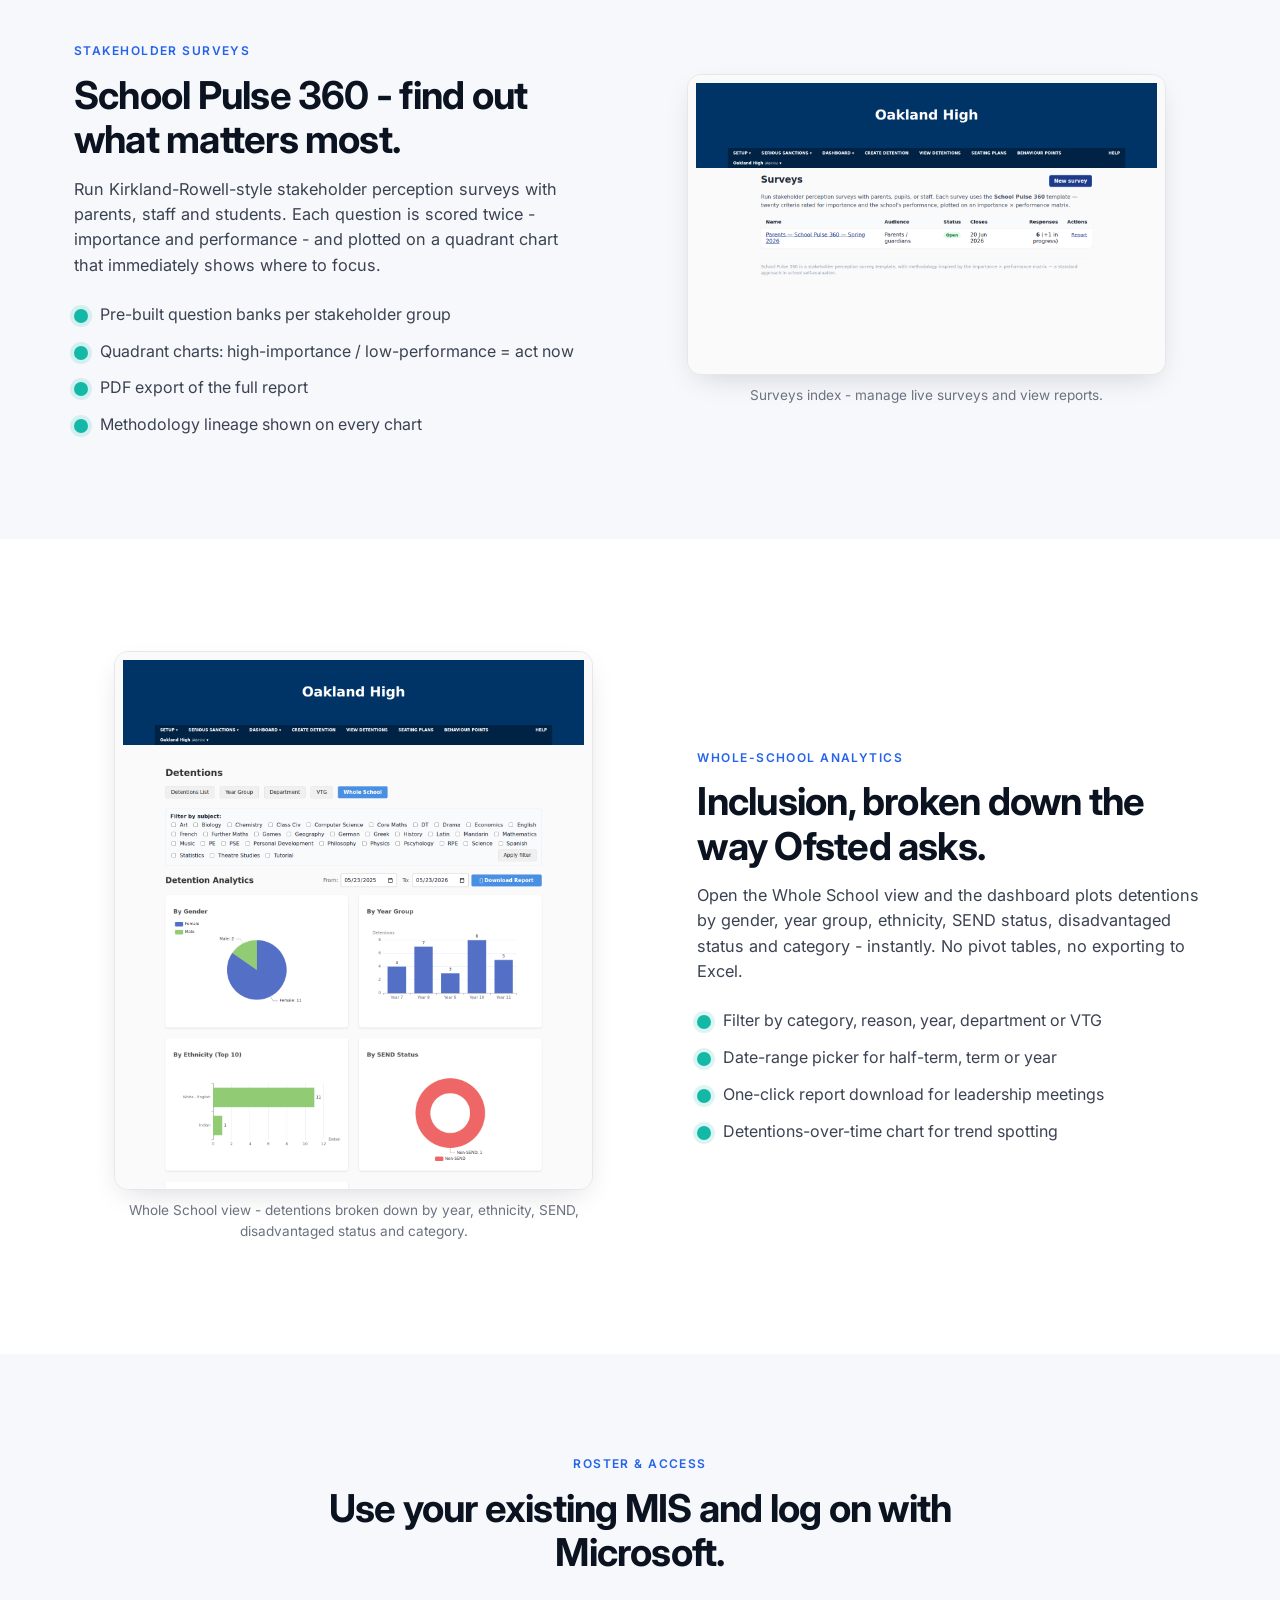
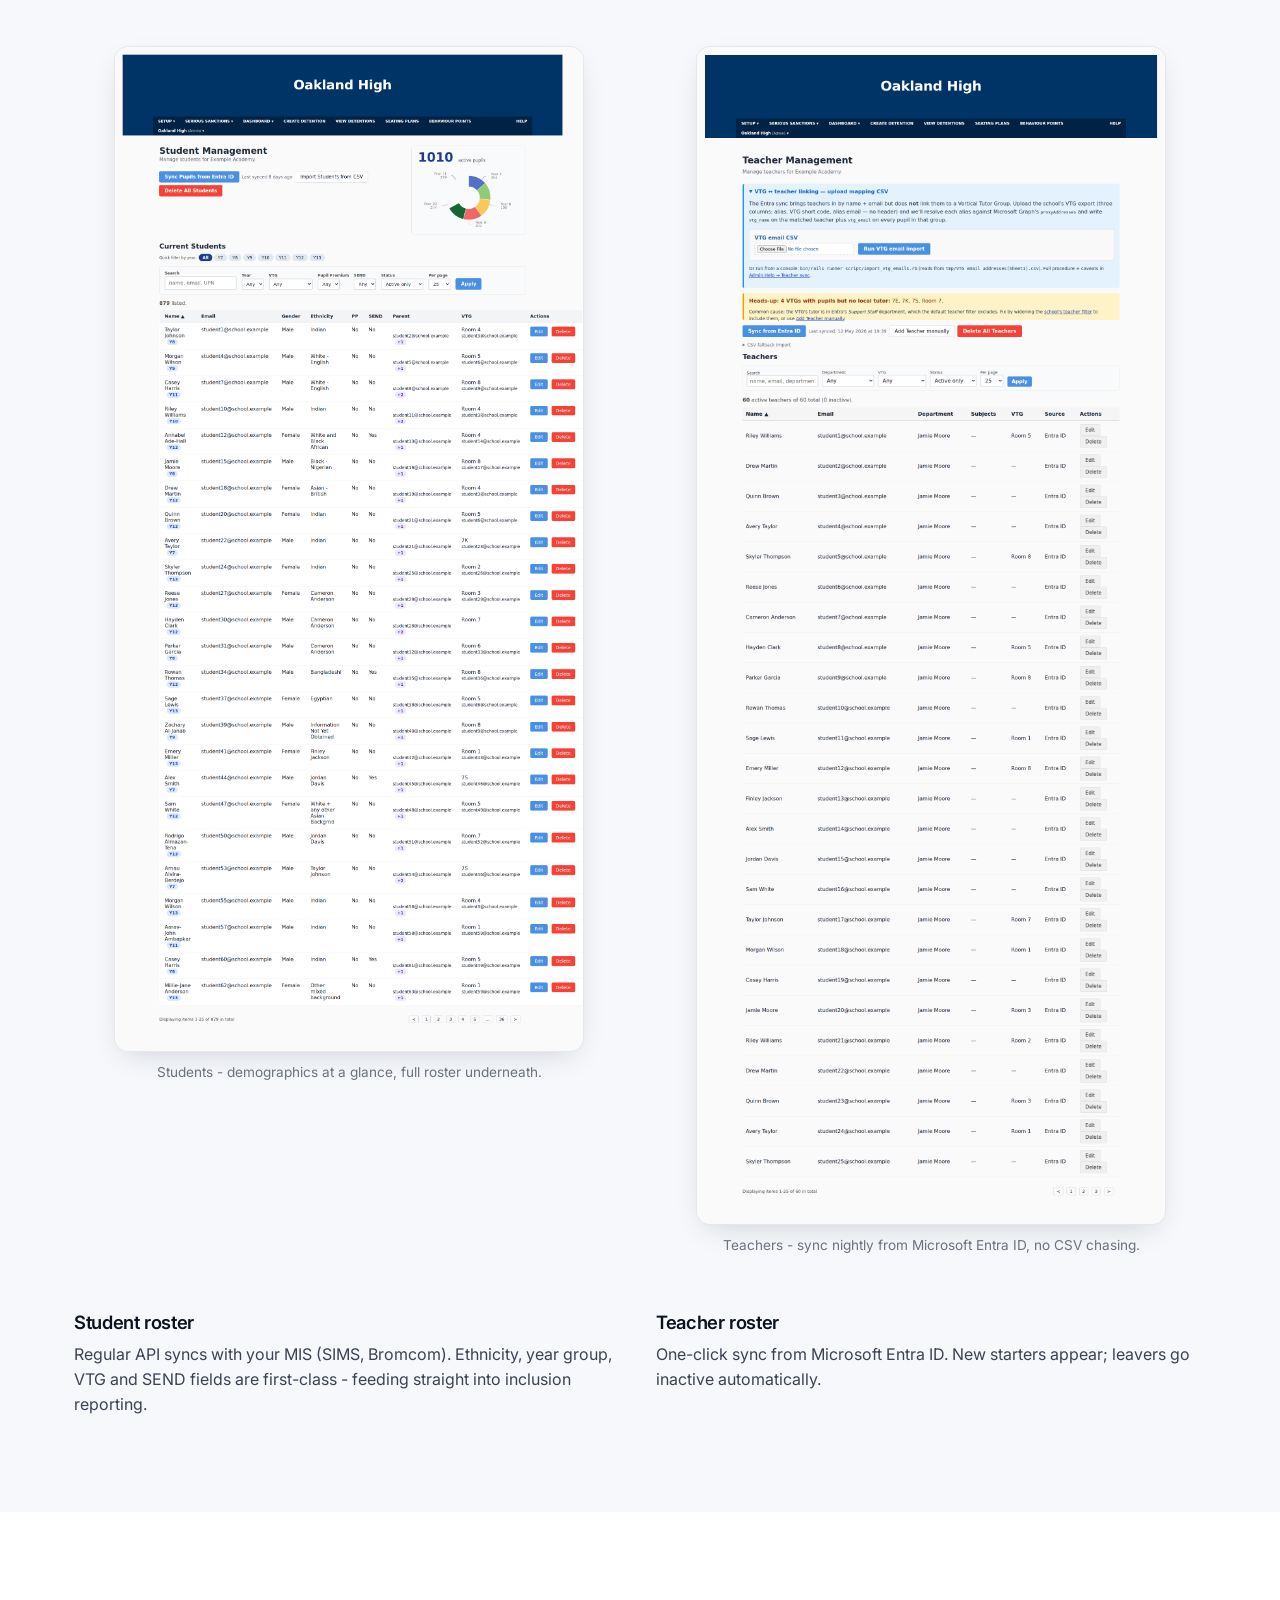
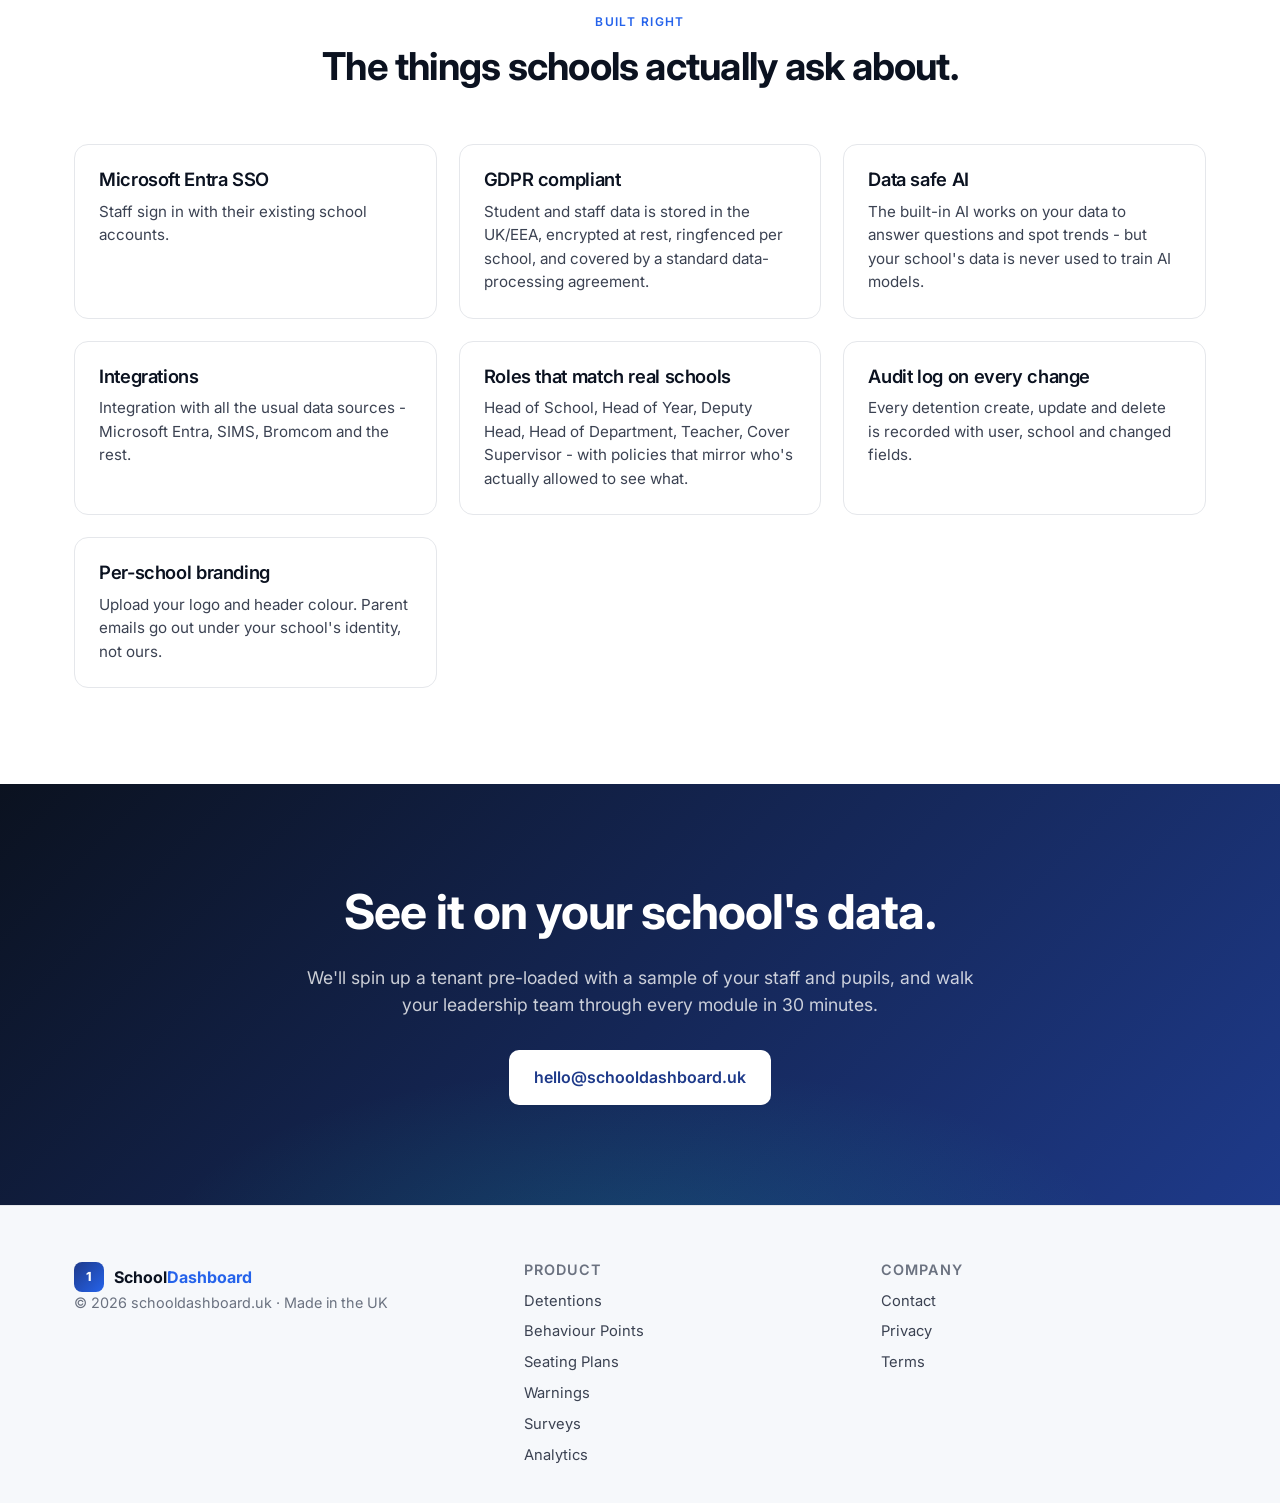
==== commit 27ee93d8: "Copy revision from doc: modular pitch, AI surveys, em dashes → hyphens Co-Authored-By: Claude Opus 4" ====
--- a/index.html
+++ b/index.html
@@ -3,7 +3,7 @@
 <head>
   <meta charset="utf-8">
   <meta name="viewport" content="width=device-width, initial-scale=1">
-  <title>School Dashboard — Detentions, Behaviour Points & Seating Plans for UK schools</title>
+  <title>School Dashboard - Detentions, Behaviour Points & Seating Plans for UK schools</title>
   <meta name="description" content="The all-in-one classroom-management dashboard for UK schools. Track detentions, award behaviour points, plan seating, run stakeholder surveys and see whole-school analytics.">
   <link rel="preconnect" href="https://fonts.googleapis.com">
   <link rel="preconnect" href="https://fonts.gstatic.com" crossorigin>
@@ -35,11 +35,11 @@
     <div class="hero-copy">
       <h1>One dashboard for detentions, behaviour, seating, surveys, analytics and Inclusion.</h1>
       <p class="lede">
-        School Dashboard replaces the patchwork of spreadsheets and disconnected systems
-        that schools use to track behaviour. Log a detention quickly, award a
-        behaviour point from a seating plan, send parents a branded email — and see
-        whole-school analytics broken down by year group, ethnicity, SEND status and
-        detention category.
+        School Dashboard replaces the patchwork of spreadsheets, disconnected systems
+        and uncustomisable software used to track everyday life in school. Log a detention
+        quickly, award a behaviour point from a seating plan, send parents a branded email -
+        and see whole-school analytics broken down by year group, gender, SEND and
+        disadvantaged status. Whatever you need to track, School Dashboard can help.
       </p>
       <div class="hero-cta">
         <a href="#contact" class="btn btn-primary btn-lg">Book a demo</a>
@@ -52,7 +52,7 @@
       </ul>
     </div>
     <div class="hero-shot">
-      <img src="assets/hero.png" alt="Whole-school detention analytics — breakdowns by gender, year group, ethnicity and SEND status" loading="eager">
+      <img src="assets/hero.png" alt="Whole-school detention analytics - breakdowns by gender, year group, ethnicity and SEND status" loading="eager">
     </div>
   </div>
 </section>
@@ -60,9 +60,9 @@
 <section class="strip">
   <div class="container">
     <div class="strip-grid">
-      <div><strong>Quickly</strong><span>log detentions and behaviour points</span></div>
-      <div><strong>Nightly</strong><span>Entra ID staff sync</span></div>
-      <div><strong>Whole-school</strong><span>analytics, broken down</span></div>
+      <div><strong>Quickly</strong><span>log what you need - detentions and behaviour points</span></div>
+      <div><strong>Everyone</strong><span>sees what's relevant for them</span></div>
+      <div><strong>Whole-school</strong><span>analytics, made easy</span></div>
     </div>
   </div>
 </section>
@@ -71,8 +71,8 @@
   <div class="container">
     <header class="section-head">
       <span class="eyebrow">Modules</span>
-      <h2>Choose what you want. Pay for what you use.</h2>
-      <p>Seating Plans, Behaviour Points, Inclusion and more — each one a module that shares the same student roster, staff list and audit trail. Switch on what your school needs, and only pay for that.</p>
+      <h2>One size fits no-one. Choose what you want. Pay for what you use.</h2>
+      <p>Seating Plans, Behaviour Points, Inclusion and more - each one a module that shares the same student roster, staff list and audit trail. And the modules can talk to each other. Switch on what your school needs, with no cluttered menus of what you don't, and only pay for that.</p>
     </header>
 
     <div class="feature-grid">
@@ -84,32 +84,32 @@
       <a href="#behaviour" class="feature-card">
         <div class="feature-icon" aria-hidden="true">★</div>
         <h3>Behaviour Points</h3>
-        <p>One-tap point or merit during a lesson. Warning rules fire when a student crosses a threshold.</p>
+        <p>One-tap point or merit during a lesson. Create warning rules and escalation policies to follow up effectively.</p>
       </a>
       <a href="#seating" class="feature-card">
         <div class="feature-icon" aria-hidden="true">▦</div>
         <h3>Seating Plans</h3>
-        <p>Drag-and-drop layouts per class with auto-seat. The seating plan IS the behaviour interface.</p>
+        <p>Drag-and-drop layouts per class with auto-seat. The seating plan IS the behaviour interface. See your SEND or disadvantaged pupils at a glance.</p>
       </a>
       <a href="#warnings" class="feature-card">
         <div class="feature-icon" aria-hidden="true">⚠</div>
         <h3>Warnings & Sanctions</h3>
-        <p>Define rules — "3 BPs in 7 days" — that escalate to Heads of Year automatically.</p>
+        <p>Fits your school's behaviour policy. Define rules - "3 lunchtime detentions in 5 days" - that escalate to Heads of Year automatically.</p>
       </a>
       <a href="#surveys" class="feature-card">
         <div class="feature-icon" aria-hidden="true">📋</div>
-        <h3>Stakeholder Surveys</h3>
-        <p>School Pulse 360 — Kirkland-Rowell-style importance × performance surveys for parents, staff and pupils.</p>
+        <h3>Intelligent stakeholder surveys</h3>
+        <p>School Pulse 360 - see what students, parents and staff think of your school. Use the built-in AI to ask questions and find trends in your data.</p>
       </a>
       <a href="#analytics" class="feature-card">
         <div class="feature-icon" aria-hidden="true">📊</div>
         <h3>Whole-school analytics</h3>
-        <p>Detentions broken down by year group, ethnicity, SEND status, disadvantaged status and category — at a glance.</p>
+        <p>Detentions broken down by year group, department, gender, ethnicity, SEND status and disadvantaged status - at a glance.</p>
       </a>
       <a href="#analytics" class="feature-card">
         <div class="feature-icon" aria-hidden="true">🧩</div>
         <h3>Inclusion</h3>
-        <p>Ofsted-aligned dashboard for PP, SEND, LAC and FSM cohorts — outcomes and gaps in one place.</p>
+        <p>Ofsted-aligned dashboard for PP, SEND, LAC and FSM cohorts - outcomes and gaps in one place.</p>
       </a>
     </div>
   </div>
@@ -120,17 +120,17 @@
     <div class="split-copy">
       <span class="eyebrow">Detentions</span>
       <h2>Log a detention in the time it takes to say it.</h2>
-      <p>Pick a pupil, pick a reason from your school's preset list, choose the type — break, after school, Saturday — and you're done. Filter by Year Group, Department, VTG or Whole School. Export to PDF or CSV for leadership meetings.</p>
-      <ul class="check-list">
-        <li>Reasons are configurable per school</li>
+      <p>Pick a student, pick a reason from your school's preset list, choose the type - break, after school, Saturday - and you're done. Filter by Year Group, Department, VTG or Whole School. Export to PDF or CSV for leadership meetings.</p>
+      <ul class="check-list">
+        <li>Reasons and types are configurable per school</li>
         <li>Audit log records every change</li>
-        <li>Parents notified via branded email</li>
-        <li>Bulk CSV import for historic data</li>
+        <li>Parents notified via custom school-branded email</li>
+        <li>Bulk CSV import for historic data - easy transition from your previous system</li>
       </ul>
     </div>
     <figure class="split-shot">
       <img src="assets/detentions.png" alt="The Detentions list filtered by My Detentions for the current week">
-      <figcaption>Detentions list — filter by My Detentions, Year Group, Department, VTG or Whole School.</figcaption>
+      <figcaption>Detentions list - filter by My Detentions, Year Group, Department, VTG or Whole School.</figcaption>
     </figure>
   </div>
 </section>
@@ -140,17 +140,17 @@
     <div class="split-copy">
       <span class="eyebrow">Behaviour Points</span>
       <h2>One tap, mid-lesson.</h2>
-      <p>Behaviour Points are designed for the cognitive load of a real classroom — one screen, one tap, no menus. Awards are timestamped to the teacher and lesson. When a pupil crosses a Warning Rule threshold, the system emails the Head of Year automatically.</p>
+      <p>Behaviour Points are designed for the cognitive load of a real classroom teacher - one screen, one tap, no menus. Awards are timestamped to the teacher and lesson. When a student crosses a Warning Rule threshold, the system emails the Head of Year automatically.</p>
       <ul class="check-list">
         <li>Merits and behaviour points on one screen</li>
-        <li>Repeat-offender list updates live</li>
+        <li>Student list updates live</li>
         <li>Warning Rule previews show what will trigger</li>
-        <li>Backed by the school's seating plan</li>
+        <li>See it all on the seating plan</li>
       </ul>
     </div>
     <figure class="split-shot">
       <img src="assets/behaviour_points.png" alt="Behaviour Points screen with year/subject selectors and a warning rule preview">
-      <figcaption>Year 7 · Art — back-of-class view with live activity and warning preview.</figcaption>
+      <figcaption>Year 7 · Art - back-of-class view with live activity and warning preview.</figcaption>
     </figure>
   </div>
 </section>
@@ -164,13 +164,13 @@
       <ul class="check-list">
         <li>One plan per Year × Subject pair</li>
         <li>Unseated pupils list as you place</li>
-        <li>Plans persist — they're not just a printout</li>
+        <li>Whole-screen view and print-outs</li>
         <li>Cover teachers see exactly what the regular teacher sees</li>
       </ul>
     </div>
     <figure class="split-shot">
       <img src="assets/seating_plans.png" alt="Seating plan grid for Year 7 Art with unseated students panel">
-      <figcaption>Year 7 · Art — drag to seat, click a seat to award a point.</figcaption>
+      <figcaption>Year 7 · Art - drag to seat, click a seat to award a point.</figcaption>
     </figure>
   </div>
 </section>
@@ -180,17 +180,17 @@
     <div class="split-copy">
       <span class="eyebrow">Warnings & Sanctions</span>
       <h2>Escalation that runs itself.</h2>
-      <p>Define the rules your pastoral team already follows — "3 behaviour points in 7 days notifies the Head of Year", "5 points in a half-term triggers a parent meeting". The dashboard watches every event and emails the right person at the right moment.</p>
+      <p>Add in the rules your pastoral team already follows - "3 behaviour points in 5 days notifies the Tutor", "5 points in 5 days notifies the Head of Year". The dashboard watches every event and emails the right person at the right moment.</p>
       <ul class="check-list">
         <li>Configurable per school</li>
         <li>Year-Group Overseer routing</li>
-        <li>Serious Sanctions module for high-severity incidents</li>
+        <li>Serious Sanctions module for high-severity incidents and exclusions</li>
         <li>Full audit trail of every triggered rule</li>
       </ul>
     </div>
     <figure class="split-shot">
       <img src="assets/warnings.png" alt="Warnings screen showing rule configuration and triggers">
-      <figcaption>Warnings — see triggered rules and the events that caused them.</figcaption>
+      <figcaption>Warnings - see triggered rules and the events that caused them.</figcaption>
     </figure>
   </div>
 </section>
@@ -199,8 +199,8 @@
   <div class="container split">
     <div class="split-copy">
       <span class="eyebrow">Stakeholder Surveys</span>
-      <h2>School Pulse 360 — find out what matters most.</h2>
-      <p>Run Kirkland-Rowell-style stakeholder perception surveys with parents, staff and pupils. Each question is scored twice — importance and performance — and plotted on a quadrant chart that immediately shows where to focus.</p>
+      <h2>School Pulse 360 - find out what matters most.</h2>
+      <p>Run Kirkland-Rowell-style stakeholder perception surveys with parents, staff and students. Each question is scored twice - importance and performance - and plotted on a quadrant chart that immediately shows where to focus.</p>
       <ul class="check-list">
         <li>Pre-built question banks per stakeholder group</li>
         <li>Quadrant charts: high-importance / low-performance = act now</li>
@@ -210,7 +210,7 @@
     </div>
     <figure class="split-shot">
       <img src="assets/surveys.png" alt="Surveys index page listing School Pulse 360 surveys">
-      <figcaption>Surveys index — manage live surveys and view reports.</figcaption>
+      <figcaption>Surveys index - manage live surveys and view reports.</figcaption>
     </figure>
   </div>
 </section>
@@ -219,8 +219,8 @@
   <div class="container split reverse">
     <div class="split-copy">
       <span class="eyebrow">Whole-school analytics</span>
-      <h2>Every detention, broken down the way Ofsted asks.</h2>
-      <p>Open the Whole School view and the dashboard plots detentions by gender, year group, ethnicity, SEND status, disadvantaged status and category — instantly. No pivot tables, no exporting to Excel.</p>
+      <h2>Inclusion, broken down the way Ofsted asks.</h2>
+      <p>Open the Whole School view and the dashboard plots detentions by gender, year group, ethnicity, SEND status, disadvantaged status and category - instantly. No pivot tables, no exporting to Excel.</p>
       <ul class="check-list">
         <li>Filter by category, reason, year, department or VTG</li>
         <li>Date-range picker for half-term, term or year</li>
@@ -230,7 +230,7 @@
     </div>
     <figure class="split-shot">
       <img src="assets/hero.png" alt="Whole-school detention analytics with charts broken down by gender, year group, ethnicity and SEND status">
-      <figcaption>Whole School view — detentions broken down by year, ethnicity, SEND, disadvantaged status and category.</figcaption>
+      <figcaption>Whole School view - detentions broken down by year, ethnicity, SEND, disadvantaged status and category.</figcaption>
     </figure>
   </div>
 </section>
@@ -239,22 +239,22 @@
   <div class="container">
     <header class="section-head">
       <span class="eyebrow">Roster & access</span>
-      <h2>One source of truth for students and staff.</h2>
+      <h2>Use your existing MIS and log on with Microsoft.</h2>
     </header>
     <div class="duo">
       <figure class="duo-shot">
         <img src="assets/students.png" alt="Student Management page with demographic donut chart and student list">
-        <figcaption>Students — demographics at a glance, full roster underneath.</figcaption>
+        <figcaption>Students - demographics at a glance, full roster underneath.</figcaption>
       </figure>
       <figure class="duo-shot">
         <img src="assets/teachers.png" alt="Teacher Management page with VTG mapping and Entra ID sync">
-        <figcaption>Teachers — sync nightly from Microsoft Entra ID, no CSV chasing.</figcaption>
+        <figcaption>Teachers - sync nightly from Microsoft Entra ID, no CSV chasing.</figcaption>
       </figure>
     </div>
     <div class="duo-copy">
       <div>
         <h3>Student roster</h3>
-        <p>Regular API syncs with your MIS (SIMS, Bromcom). Ethnicity, year group, VTG and SEND fields are first-class — feeding straight into inclusion reporting.</p>
+        <p>Regular API syncs with your MIS (SIMS, Bromcom). Ethnicity, year group, VTG and SEND fields are first-class - feeding straight into inclusion reporting.</p>
       </div>
       <div>
         <h3>Teacher roster</h3>
@@ -273,23 +273,27 @@
     <div class="kv-grid">
       <div class="kv">
         <h3>Microsoft Entra SSO</h3>
-        <p>Staff sign in with their existing school accounts. Tenant ID stored encrypted at rest. Nightly sync keeps the roster current.</p>
+        <p>Staff sign in with their existing school accounts.</p>
       </div>
       <div class="kv">
         <h3>GDPR compliant</h3>
-        <p>Pupil and staff data is stored in the UK/EEA, encrypted at rest, ringfenced per school, and covered by a standard data-processing agreement.</p>
+        <p>Student and staff data is stored in the UK/EEA, encrypted at rest, ringfenced per school, and covered by a standard data-processing agreement.</p>
+      </div>
+      <div class="kv">
+        <h3>Data safe AI</h3>
+        <p>The built-in AI works on your data to answer questions and spot trends - but your school's data is never used to train AI models.</p>
       </div>
       <div class="kv">
         <h3>Integrations</h3>
-        <p>Integration with all the usual data sources — Microsoft Entra, SIMS, Bromcom and the rest.</p>
+        <p>Integration with all the usual data sources - Microsoft Entra, SIMS, Bromcom and the rest.</p>
       </div>
       <div class="kv">
         <h3>Roles that match real schools</h3>
-        <p>Head of School, Head of Year, Deputy Head, Head of English, Teacher (English) — with policies that mirror who's actually allowed to see what.</p>
+        <p>Head of School, Head of Year, Deputy Head, Head of Department, Teacher, Cover Supervisor - with policies that mirror who's actually allowed to see what.</p>
       </div>
       <div class="kv">
         <h3>Audit log on every change</h3>
-        <p>Every detention create, update and delete is recorded with user, school and changed fields. Ofsted-friendly.</p>
+        <p>Every detention create, update and delete is recorded with user, school and changed fields.</p>
       </div>
       <div class="kv">
         <h3>Per-school branding</h3>
